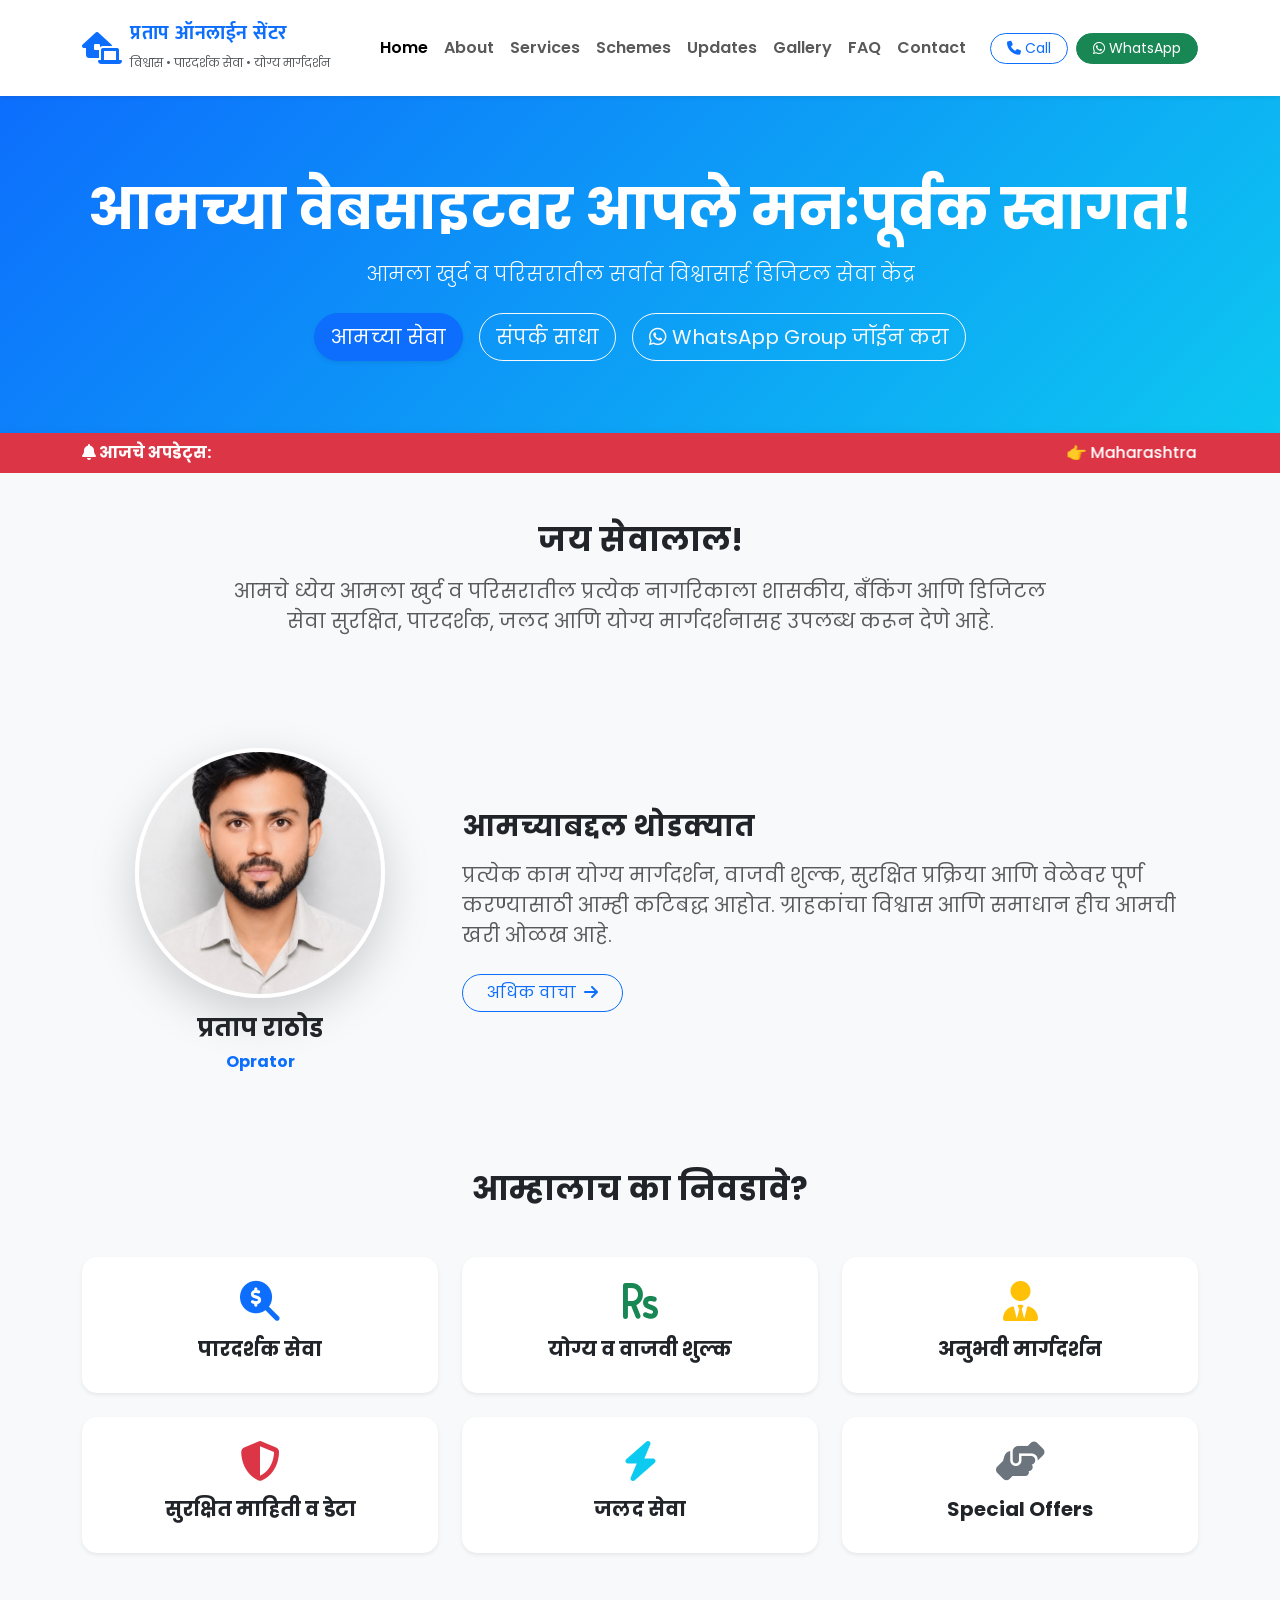
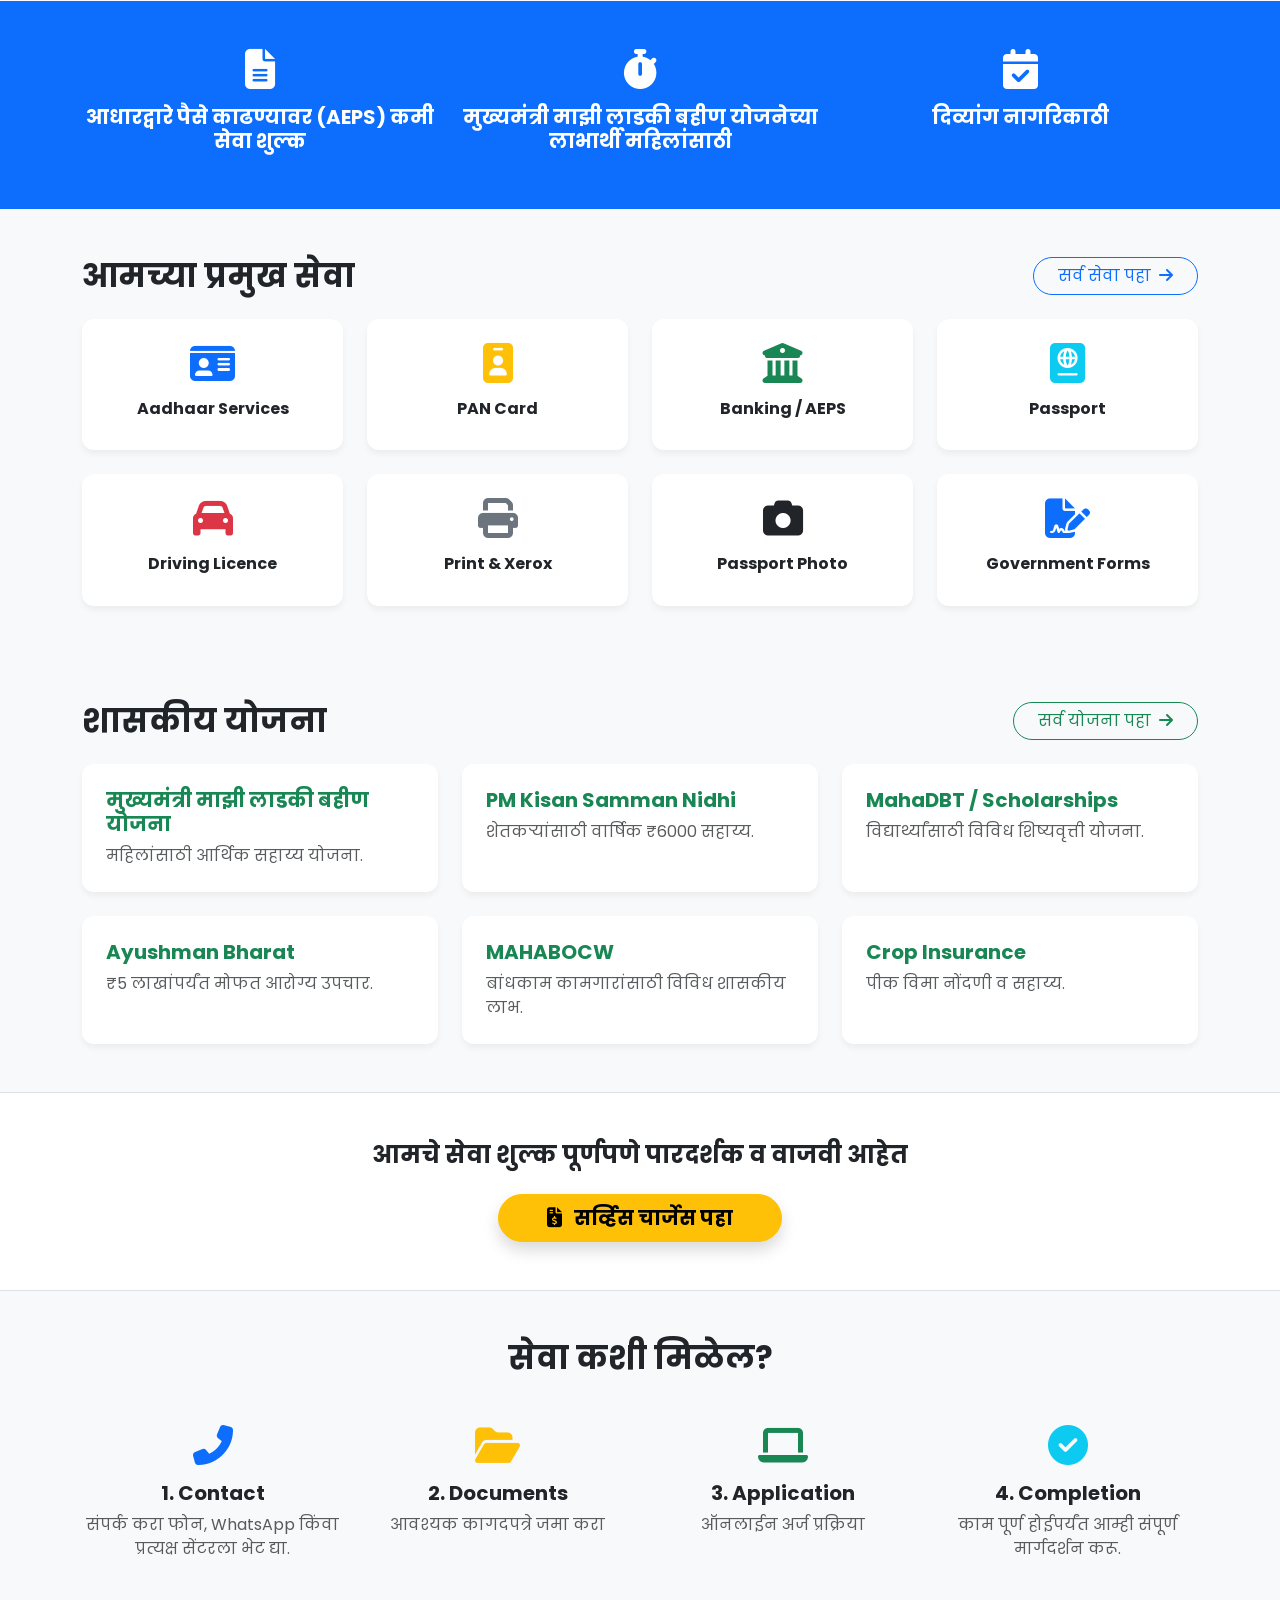
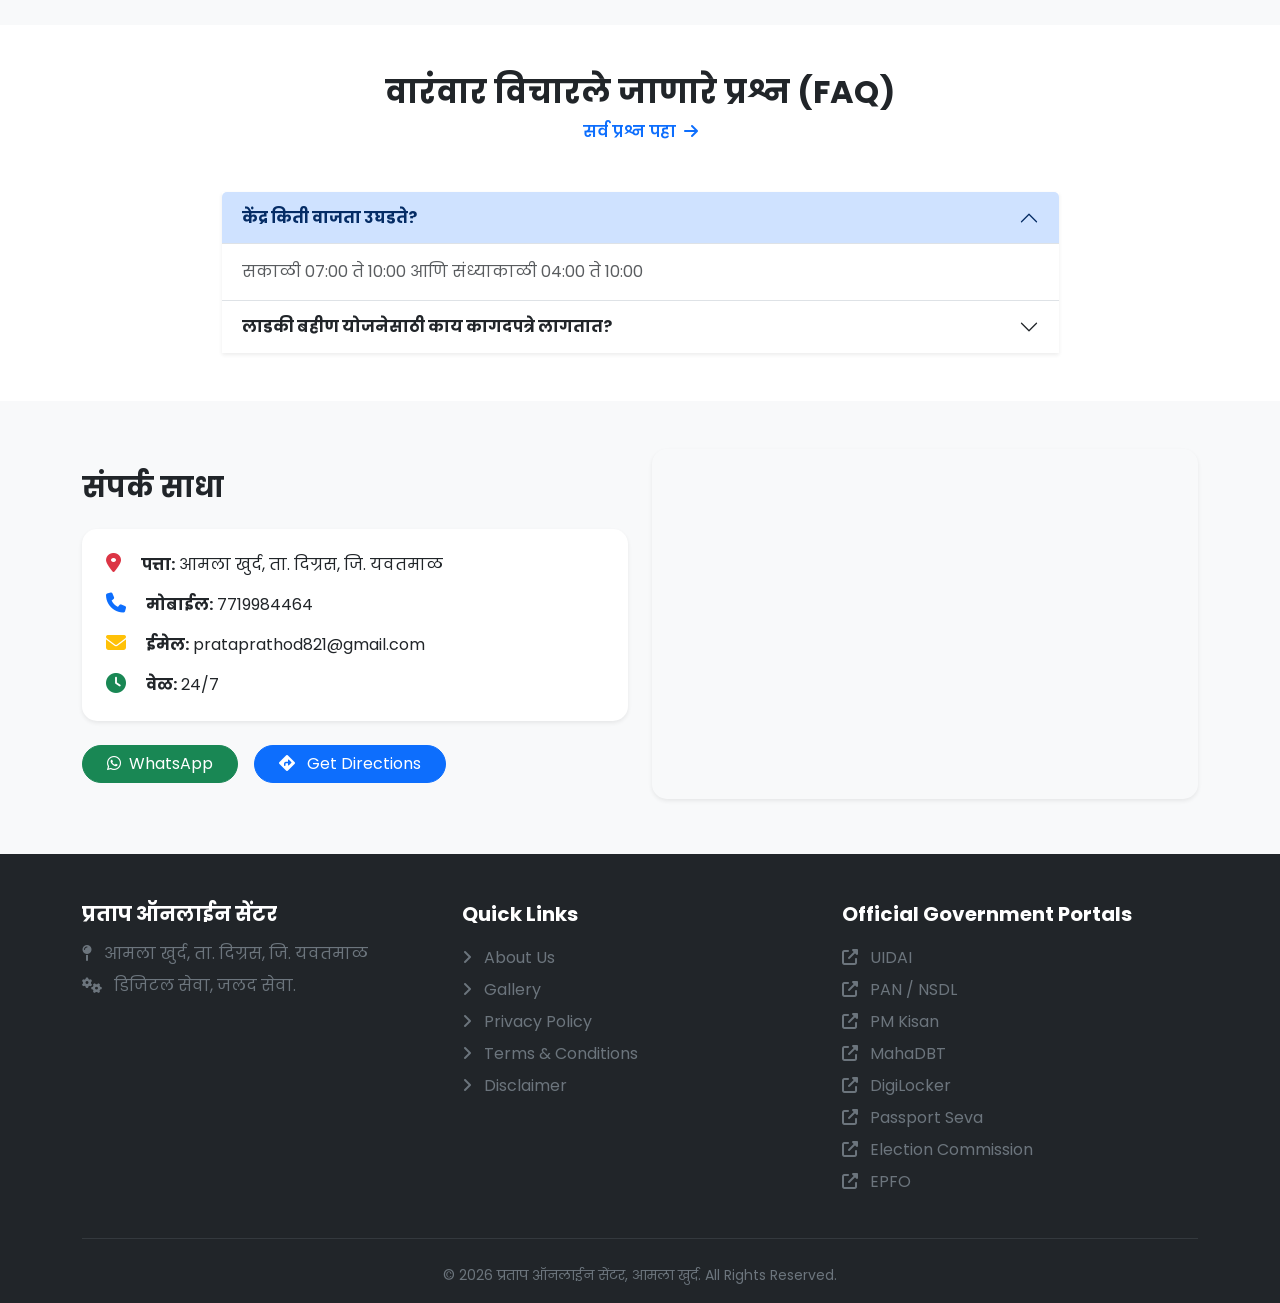
==== index.html @ 0986ff06 "Update index.html" ====
<!DOCTYPE html>
<html lang="mr">
<head>
    <meta charset="UTF-8">
    <meta name="viewport" content="width=device-width, initial-scale=1.0">
    <title>प्रताप ऑनलाईन सेंटर | Pratap Online Centre</title>
    
    <!-- Google Fonts for Premium Typography -->
    <link href="https://fonts.googleapis.com/css2?family=Mukta:wght@300;400;600;700&family=Poppins:wght@300;400;500;600;700&display=swap" rel="stylesheet">
    
    <!-- Bootstrap 5 CSS -->
    <link href="https://cdn.jsdelivr.net/npm/bootstrap@5.3.0/dist/css/bootstrap.min.css" rel="stylesheet">
    
    <!-- Font Awesome for Icons -->
    <link rel="stylesheet" href="https://cdnjs.cloudflare.com/ajax/libs/font-awesome/6.4.0/css/all.min.css">

    <!-- Premium Custom CSS -->
    <style>
        body {
            font-family: 'Poppins', 'Mukta', sans-serif;
            background-color: #f8f9fa;
        }
        
        /* Navbar Styling */
        .navbar {
            backdrop-filter: blur(10px);
            background-color: rgba(255, 255, 255, 0.95) !important;
        }
        .navbar-brand h5 {
            font-family: 'Mukta', sans-serif;
            letter-spacing: 0.5px;
        }

        /* Hero Section Styling */
        .hero-section {
            background: linear-gradient(135deg, #0d6efd 0%, #0dcaf0 100%);
            color: white;
            padding: 80px 0 0 0;
            text-align: center;
        }
        
        /* Card Hover Effects */
        .service-card, .scheme-card {
            transition: all 0.3s ease;
            border: none;
            border-radius: 12px;
            box-shadow: 0 4px 6px rgba(0,0,0,0.05);
            background: white;
        }
        .service-card:hover, .scheme-card:hover {
            transform: translateY(-8px);
            box-shadow: 0 12px 24px rgba(0,0,0,0.15);
        }

        /* Icon styling in why choose us */
        .bg-white.rounded.shadow-sm {
            transition: all 0.3s ease;
            border-radius: 15px !important;
        }
        .bg-white.rounded.shadow-sm:hover {
            transform: translateY(-5px);
            box-shadow: 0 10px 20px rgba(0,0,0,0.1) !important;
        }

        /* Floating Action Buttons (Hidden by default) */
        .floating-btns {
            position: fixed;
            bottom: 30px;
            right: 30px;
            display: flex;
            flex-direction: column;
            gap: 15px;
            z-index: 1000;
            
            /* शुरुवात में छुपाने के लिए */
            opacity: 0;
            visibility: hidden;
            transform: translateY(20px);
            transition: all 0.4s ease-in-out;
        }

        /* जब फुटर दिखेगा तब यह क्लास काम करेगा */
        .floating-btns.show {
            opacity: 1;
            visibility: visible;
            transform: translateY(0);
        }

        .float-btn {
            width: 55px;
            height: 55px;
            border-radius: 50%;
            display: flex;
            align-items: center;
            justify-content: center;
            color: white;
            font-size: 24px;
            text-decoration: none;
            box-shadow: 0 4px 15px rgba(0,0,0,0.2);
            transition: transform 0.3s ease, box-shadow 0.3s ease;
        }
        .float-btn:hover {
            color: white;
            transform: scale(1.1);
            box-shadow: 0 6px 20px rgba(0,0,0,0.3);
        }
        .whatsapp { background-color: #25d366; }
        .call { background-color: #007bff; }
        .top { background-color: #6c757d; font-size: 20px; }
        
        /* Smooth Scroll */
        html { scroll-behavior: smooth; }
    </style>
</head>
<body>

    <!-- 2. Premium Header & Navigation -->
    <nav class="navbar navbar-expand-lg navbar-light bg-white shadow-sm sticky-top py-3">
        <div class="container">
            <a class="navbar-brand d-flex align-items-center" href="index.html">
                <i class="fas fa-laptop-house text-primary fs-2 me-2"></i>
                <div>
                    <h5 class="mb-0 fw-bold text-primary">प्रताप ऑनलाईन सेंटर </h5>
                    <small class="text-muted" style="font-size:12px;">विश्वास • पारदर्शक सेवा • योग्य मार्गदर्शन</small>
                </div>
            </a>
            <button class="navbar-toggler" type="button" data-bs-toggle="collapse" data-bs-target="#navbarNav">
                <span class="navbar-toggler-icon"></span>
            </button>
            <div class="collapse navbar-collapse" id="navbarNav">
                <ul class="navbar-nav ms-auto fw-semibold">
                    <li class="nav-item"><a class="nav-link active" href="index.html">Home</a></li>
                    <li class="nav-item"><a class="nav-link" href="about.html">About</a></li>
                    <li class="nav-item"><a class="nav-link" href="services.html">Services</a></li>
                    <li class="nav-item"><a class="nav-link" href="schemes.html">Schemes</a></li>
                    <li class="nav-item"><a class="nav-link" href="updates.html">Updates</a></li>
                    <li class="nav-item"><a class="nav-link" href="gallery.html">Gallery</a></li>
                    <li class="nav-item"><a class="nav-link" href="faq.html">FAQ</a></li>
                    <li class="nav-item"><a class="nav-link" href="contact.html">Contact</a></li>
                </ul>
                <div class="d-flex gap-2 ms-lg-3 mt-2 mt-lg-0">
                    <a href="tel:+917719984464" class="btn btn-outline-primary btn-sm rounded-pill px-3"><i class="fas fa-phone"></i> Call</a>
                    <a href="https://wa.me/919673258236" class="btn btn-success btn-sm rounded-pill px-3"><i class="fab fa-whatsapp"></i> WhatsApp</a>
                </div>
            </div>
        </div>
    </nav>

    <!-- 3. Hero Section -->
    <section class="hero-section">
        <div class="container pb-5">
            <h1 class="display-4 fw-bold mb-3">आमच्या वेबसाइटवर आपले मनःपूर्वक स्वागत!</h1>
            <p class="lead mb-4 fw-light">आमला खुर्द व परिसरातील सर्वात विश्वासार्ह डिजिटल सेवा केंद्र</p>
            <div class="d-flex justify-content-center flex-wrap gap-3 mb-4">
                <a href="services.html" class="btn btn-primary btn-lg rounded-pill shadow-sm">आमच्या सेवा</a>
                <a href="tel:+917719984464" class="btn btn-outline-light btn-lg rounded-pill">संपर्क साधा</a>
                <a href="https://chat.whatsapp.com/Bs4FpjwGMJm9PBVcxY9R01?s=cl&p=a&ilr=4" class="btn btn-outline-light btn-lg rounded-pill">
                    <i class="fab fa-whatsapp"></i> WhatsApp Group जॉईन करा
                </a>
            </div>
        </div>

        <!-- 12. Latest Updates Ribbon -->
        <div class="bg-danger text-white py-2 shadow">
            <div class="container d-flex align-items-center">
                <strong class="me-3 flex-shrink-0"><i class="fas fa-bell"></i> आजचे अपडेट्स:</strong>
                <marquee class="mb-0 fw-medium" onmouseover="this.stop();" onmouseout="this.start();">
                    <a href="updates.html" class="text-white text-decoration-none me-4">👉 Maharashtra GR: ऊसतोड कामगार योजना फॉर्म भरणे चालू आहे...</a>
                    <a href="updates.html" class="text-white text-decoration-none me-4">👉 बांधकाम कामगार योजनेची नोंदणी चालू आहे...</a>
                    <a href="updates.html" class="text-white text-decoration-none">👉 UIDAI: मोफत आधार मध्ये इमेल अपडेट...</a>
                </marquee>
            </div>
        </div>
    </section>

    <!-- 4. Welcome Section -->
    <section class="py-5 bg-light">
        <div class="container text-center">
            <h2 class="fw-bold mb-3">जय सेवालाल!</h2>
            <p class="text-muted w-75 mx-auto fs-5">आमचे ध्येय आमला खुर्द व परिसरातील प्रत्येक नागरिकाला शासकीय, बँकिंग आणि डिजिटल सेवा सुरक्षित, पारदर्शक, जलद आणि योग्य मार्गदर्शनासह उपलब्ध करून देणे आहे.</p>
        </div>
    </section>

    <!-- 5. About Preview -->
    <section class="py-5">
        <div class="container">
            <div class="row align-items-center">
                <div class="col-md-4 text-center mb-4 mb-md-0">
                    <img src="owner.png" alt="Owner" class="img-fluid rounded-circle shadow-lg mb-3 border border-4 border-white" style="width:250px; height:250px; object-fit: cover;">
                    <h4 class="fw-bold">प्रताप राठोड</h4>
                    <p class="text-primary fw-bold mb-0">Oprator</p>
                </div>
                <div class="col-md-8">
                    <h3 class="fw-bold mb-3">आमच्याबद्दल थोडक्यात</h3>
                    <p class="fs-5 text-muted">प्रत्येक काम योग्य मार्गदर्शन, वाजवी शुल्क, सुरक्षित प्रक्रिया आणि वेळेवर पूर्ण करण्यासाठी आम्ही कटिबद्ध आहोत. ग्राहकांचा विश्वास आणि समाधान हीच आमची खरी ओळख आहे.</p>
                    <a href="about.html" class="btn btn-outline-primary rounded-pill px-4 mt-2">अधिक वाचा <i class="fas fa-arrow-right ms-1"></i></a>
                </div>
            </div>
        </div>
    </section>

    <!-- 6. Why Choose Us -->
    <section class="py-5 bg-light">
        <div class="container text-center">
            <h2 class="fw-bold mb-5">आम्हालाच का निवडावे?</h2>
            <div class="row g-4">
                <div class="col-md-4 col-sm-6"><div class="p-4 bg-white rounded shadow-sm h-100"><i class="fas fa-search-dollar fs-1 text-primary mb-3"></i><h5 class="fw-bold">पारदर्शक सेवा</h5></div></div>
                <div class="col-md-4 col-sm-6"><div class="p-4 bg-white rounded shadow-sm h-100"><i class="fas fa-rupee-sign fs-1 text-success mb-3"></i><h5 class="fw-bold">योग्य व वाजवी शुल्क</h5></div></div>
                <div class="col-md-4 col-sm-6"><div class="p-4 bg-white rounded shadow-sm h-100"><i class="fas fa-user-tie fs-1 text-warning mb-3"></i><h5 class="fw-bold">अनुभवी मार्गदर्शन</h5></div></div>
                <div class="col-md-4 col-sm-6"><div class="p-4 bg-white rounded shadow-sm h-100"><i class="fas fa-shield-alt fs-1 text-danger mb-3"></i><h5 class="fw-bold">सुरक्षित माहिती व डेटा</h5></div></div>
                <div class="col-md-4 col-sm-6"><div class="p-4 bg-white rounded shadow-sm h-100"><i class="fas fa-bolt fs-1 text-info mb-3"></i><h5 class="fw-bold">जलद सेवा</h5></div></div>
                <div class="col-md-4 col-sm-6"><div class="p-4 bg-white rounded shadow-sm h-100"><i class="fas fa-hands-helping fs-1 text-secondary mb-3"></i><h5 class="fw-bold">Special Offers</h5></div></div>
            </div>
        </div>
    </section>

    <!-- 8. Live Statistics -->
    <section class="py-5 bg-primary text-white text-center">
        <div class="container">
            <div class="row g-4">
                <div class="col-md-4">
                    <i class="fas fa-file-alt fs-1 mb-3"></i>
                    <h5 class="fw-bold">आधारद्वारे पैसे काढण्यावर (AEPS) कमी सेवा शुल्क</h5>
                </div>
                <div class="col-md-4">
                    <i class="fas fa-stopwatch fs-1 mb-3"></i>
                    <h5 class="fw-bold">मुख्यमंत्री माझी लाडकी बहीण योजनेच्या लाभार्थी महिलांसाठी</h5>
                </div>
                <div class="col-md-4">
                    <i class="fas fa-calendar-check fs-1 mb-3"></i>
                    <h5 class="fw-bold">दिव्यांग नागरिकाठी </h5>
                </div>
            </div>
        </div>
    </section>

    <!-- 9. Top Services -->
    <section class="py-5">
        <div class="container">
            <div class="d-flex justify-content-between align-items-center mb-4 flex-wrap">
                <h2 class="fw-bold mb-0">आमच्या प्रमुख सेवा</h2>
                <a href="services.html" class="btn btn-outline-primary rounded-pill px-4 mt-2 mt-sm-0">सर्व सेवा पहा <i class="fas fa-arrow-right ms-1"></i></a>
            </div>
            <div class="row g-4">
                <div class="col-lg-3 col-md-4 col-sm-6"><div class="card service-card h-100 text-center p-4"><i class="fas fa-id-card fs-1 text-primary mb-3"></i><h6 class="fw-bold">Aadhaar Services</h6></div></div>
                <div class="col-lg-3 col-md-4 col-sm-6"><div class="card service-card h-100 text-center p-4"><i class="fas fa-id-badge fs-1 text-warning mb-3"></i><h6 class="fw-bold">PAN Card</h6></div></div>
                <div class="col-lg-3 col-md-4 col-sm-6"><div class="card service-card h-100 text-center p-4"><i class="fas fa-university fs-1 text-success mb-3"></i><h6 class="fw-bold">Banking / AEPS</h6></div></div>
                <div class="col-lg-3 col-md-4 col-sm-6"><div class="card service-card h-100 text-center p-4"><i class="fas fa-passport fs-1 text-info mb-3"></i><h6 class="fw-bold">Passport</h6></div></div>
                <div class="col-lg-3 col-md-4 col-sm-6"><div class="card service-card h-100 text-center p-4"><i class="fas fa-car fs-1 text-danger mb-3"></i><h6 class="fw-bold">Driving Licence</h6></div></div>
                <div class="col-lg-3 col-md-4 col-sm-6"><div class="card service-card h-100 text-center p-4"><i class="fas fa-print fs-1 text-secondary mb-3"></i><h6 class="fw-bold">Print & Xerox</h6></div></div>
                <div class="col-lg-3 col-md-4 col-sm-6"><div class="card service-card h-100 text-center p-4"><i class="fas fa-camera fs-1 text-dark mb-3"></i><h6 class="fw-bold">Passport Photo</h6></div></div>
                <div class="col-lg-3 col-md-4 col-sm-6"><div class="card service-card h-100 text-center p-4"><i class="fas fa-file-signature fs-1 text-primary mb-3"></i><h6 class="fw-bold">Government Forms</h6></div></div>
            </div>
        </div>
    </section>

    <!-- 10. Government Schemes -->
    <section class="py-5 bg-light">
        <div class="container">
            <div class="d-flex justify-content-between align-items-center mb-4 flex-wrap">
                <h2 class="fw-bold mb-0">शासकीय योजना</h2>
                <a href="schemes.html" class="btn btn-outline-success rounded-pill px-4 mt-2 mt-sm-0">सर्व योजना पहा <i class="fas fa-arrow-right ms-1"></i></a>
            </div>
            <div class="row g-4">
                <div class="col-md-4"><div class="card scheme-card border-success h-100"><div class="card-body p-4"><h5 class="card-title text-success fw-bold">मुख्यमंत्री माझी लाडकी बहीण योजना</h5><p class="card-text text-muted">महिलांसाठी आर्थिक सहाय्य योजना.</p></div></div></div>
                <div class="col-md-4"><div class="card scheme-card border-success h-100"><div class="card-body p-4"><h5 class="card-title text-success fw-bold">PM Kisan Samman Nidhi</h5><p class="card-text text-muted">शेतकऱ्यांसाठी वार्षिक ₹6000 सहाय्य.</p></div></div></div>
                <div class="col-md-4"><div class="card scheme-card border-success h-100"><div class="card-body p-4"><h5 class="card-title text-success fw-bold">MahaDBT / Scholarships</h5><p class="card-text text-muted">विद्यार्थ्यांसाठी विविध शिष्यवृत्ती योजना.</p></div></div></div>
                <div class="col-md-4"><div class="card scheme-card border-success h-100"><div class="card-body p-4"><h5 class="card-title text-success fw-bold">Ayushman Bharat</h5><p class="card-text text-muted">₹5 लाखांपर्यंत मोफत आरोग्य उपचार.</p></div></div></div>
                <div class="col-md-4"><div class="card scheme-card border-success h-100"><div class="card-body p-4"><h5 class="card-title text-success fw-bold">MAHABOCW</h5><p class="card-text text-muted">बांधकाम कामगारांसाठी विविध शासकीय लाभ.</p></div></div></div>
                <div class="col-md-4"><div class="card scheme-card border-success h-100"><div class="card-body p-4"><h5 class="card-title text-success fw-bold">Crop Insurance</h5><p class="card-text text-muted">पीक विमा नोंदणी व सहाय्य.</p></div></div></div>
            </div>
        </div>
    </section>

    <!-- 11. Transparent Charges Preview -->
    <section class="py-5 text-center bg-white border-bottom border-top">
        <div class="container">
            <h4 class="mb-4 fw-bold">आमचे सेवा शुल्क पूर्णपणे पारदर्शक व वाजवी आहेत</h4>
            <a href="charges.html" class="btn btn-warning btn-lg fw-bold rounded-pill px-5 shadow"><i class="fas fa-file-invoice-dollar me-2"></i> सर्व्हिस चार्जेस पहा</a>
        </div>
    </section>

    <!-- 13. Process Section -->
    <section class="py-5 bg-light">
        <div class="container text-center">
            <h2 class="fw-bold mb-5">सेवा कशी मिळेल?</h2>
            <div class="row g-4">
                <div class="col-md-3"><i class="fas fa-phone-alt fs-1 text-primary mb-3"></i><h5 class="fw-bold">1. Contact</h5><p class="text-muted">संपर्क करा फोन, WhatsApp किंवा प्रत्यक्ष सेंटरला भेट द्या.</p></div>
                <div class="col-md-3"><i class="fas fa-folder-open fs-1 text-warning mb-3"></i><h5 class="fw-bold">2. Documents</h5><p class="text-muted">आवश्यक कागदपत्रे जमा करा</p></div>
                <div class="col-md-3"><i class="fas fa-laptop fs-1 text-success mb-3"></i><h5 class="fw-bold">3. Application</h5><p class="text-muted">ऑनलाईन अर्ज प्रक्रिया</p></div>
                <div class="col-md-3"><i class="fas fa-check-circle fs-1 text-info mb-3"></i><h5 class="fw-bold">4. Completion</h5><p class="text-muted">काम पूर्ण होईपर्यंत आम्ही संपूर्ण मार्गदर्शन करू.</p></div>
            </div>
        </div>
    </section>

    <!-- 15. FAQ -->
    <section class="py-5 bg-white">
        <div class="container">
            <div class="text-center mb-5">
                <h2 class="fw-bold">वारंवार विचारले जाणारे प्रश्न (FAQ)</h2>
                <a href="faq.html" class="text-primary text-decoration-none fw-semibold">सर्व प्रश्न पहा <i class="fas fa-arrow-right ms-1"></i></a>
            </div>
            <div class="accordion w-75 mx-auto shadow-sm" id="faqAccordion">
                <div class="accordion-item border-0 border-bottom">
                    <h2 class="accordion-header">
                        <button class="accordion-button fw-bold" type="button" data-bs-toggle="collapse" data-bs-target="#faq1">केंद्र किती वाजता उघडते?</button>
                    </h2>
                    <div id="faq1" class="accordion-collapse collapse show" data-bs-parent="#faqAccordion">
                        <div class="accordion-body text-muted">सकाळी 07:00 ते 10:00 आणि संध्याकाळी 04:00 ते 10:00</div>
                    </div>
                </div>
                <div class="accordion-item border-0">
                    <h2 class="accordion-header">
                        <button class="accordion-button collapsed fw-bold" type="button" data-bs-toggle="collapse" data-bs-target="#faq2">लाडकी बहीण योजनेसाठी काय कागदपत्रे लागतात?</button>
                    </h2>
                    <div id="faq2" class="accordion-collapse collapse" data-bs-parent="#faqAccordion">
                        <div class="accordion-body text-muted">आधार कार्ड, बँक पासबुक, रेशन कार्ड, आणि पासपोर्ट फोटो.</div>
                    </div>
                </div>
            </div>
        </div>
    </section>

    <!-- 16. Contact -->
    <section class="py-5 bg-light">
        <div class="container">
            <div class="row g-4 align-items-center">
                <div class="col-md-6">
                    <h3 class="fw-bold mb-4">संपर्क साधा</h3>
                    <div class="p-4 bg-white rounded shadow-sm">
                        <p class="mb-3"><i class="fas fa-map-marker-alt text-danger me-3 fs-5 w-20"></i> <strong class="text-dark">पत्ता:</strong> आमला खुर्द, ता. दिग्रस, जि. यवतमाळ</p>
                        <p class="mb-3"><i class="fas fa-phone text-primary me-3 fs-5 w-20"></i> <strong class="text-dark">मोबाईल:</strong> 7719984464</p>
                        <p class="mb-3"><i class="fas fa-envelope text-warning me-3 fs-5 w-20"></i> <strong class="text-dark">ईमेल:</strong> prataprathod821@gmail.com</p>
                        <p class="mb-0"><i class="fas fa-clock text-success me-3 fs-5 w-20"></i> <strong class="text-dark">वेळ:</strong> 24/7</p>
                    </div>
                    <div class="mt-4 d-flex gap-3">
                        <a href="https://wa.me/919673258236" class="btn btn-success rounded-pill px-4"><i class="fab fa-whatsapp me-2"></i>WhatsApp</a>
                        <a href="contact.html" class="btn btn-primary rounded-pill px-4"><i class="fas fa-directions me-2"></i> Get Directions</a>
                    </div>
                </div>
                <div class="col-md-6">
                    <iframe src="https://www.google.com/maps/embed?pb=!1m18!1m12!1m3!1d15024.187311140034!2d77.3000!3d20.1000!2m3!1f0!2f0!3f0!3m2!1i1024!2i768!4f13.1!3m3!1m2!1s0x0%3A0x0!2zMjDCsDA2JzAwLjAiTiA3N8KwMTgnMDAuMCJF!5e0!3m2!1sen!2sin!4v1620000000000!5m2!1sen!2sin" width="100%" height="350" style="border:0; border-radius:15px;" allowfullscreen="" loading="lazy" class="shadow-sm"></iframe>
                </div>
            </div>
        </div>
    </section>

    <!-- 17. Footer (यहाँ आने पर ही Floating Buttons दिखेंगे) -->
    <footer id="footer-section" class="bg-dark text-white pt-5 pb-3">
        <div class="container">
            <div class="row g-4">
                <div class="col-md-4 mb-4 mb-md-0">
                    <h5 class="fw-bold mb-3 text-white">प्रताप ऑनलाईन सेंटर</h5>
                    <p class="text-secondary mb-2"><i class="fas fa-map-pin me-2"></i> आमला खुर्द, ता. दिग्रस, जि. यवतमाळ</p>
                    <p class="text-secondary"><i class="fas fa-cogs me-2"></i> डिजिटल सेवा, जलद सेवा.</p>
                </div>
                <div class="col-md-4 mb-4 mb-md-0">
                    <h5 class="fw-bold mb-3 text-white">Quick Links</h5>
                    <ul class="list-unstyled lh-lg">
                        <li><a href="about.html" class="text-secondary text-decoration-none hover-white"><i class="fas fa-angle-right me-2"></i> About Us</a></li>
                        <li><a href="gallery.html" class="text-secondary text-decoration-none hover-white"><i class="fas fa-angle-right me-2"></i> Gallery</a></li>
                        <li><a href="privacy-policy.html" class="text-secondary text-decoration-none hover-white"><i class="fas fa-angle-right me-2"></i> Privacy Policy</a></li>
                        <li><a href="terms-and-conditions.html" class="text-secondary text-decoration-none hover-white"><i class="fas fa-angle-right me-2"></i> Terms & Conditions</a></li>
                        <li><a href="disclaimer.html" class="text-secondary text-decoration-none hover-white"><i class="fas fa-angle-right me-2"></i> Disclaimer</a></li>
                    </ul>
                </div>
                <div class="col-md-4">
                    <h5 class="fw-bold mb-3 text-white">Official Government Portals</h5>
                    <ul class="list-unstyled lh-lg">
                        <li><a href="https://uidai.gov.in" target="_blank" class="text-secondary text-decoration-none"><i class="fas fa-external-link-alt me-2 fs-6"></i> UIDAI</a></li>
                        <li><a href="https://www.pan.utiitsl.com/" target="_blank" class="text-secondary text-decoration-none"><i class="fas fa-external-link-alt me-2 fs-6"></i> PAN / NSDL</a></li>
                        <li><a href="https://pmkisan.gov.in/" target="_blank" class="text-secondary text-decoration-none"><i class="fas fa-external-link-alt me-2 fs-6"></i> PM Kisan</a></li>
                        <li><a href="https://mahadbt.maharashtra.gov.in/" target="_blank" class="text-secondary text-decoration-none"><i class="fas fa-external-link-alt me-2 fs-6"></i> MahaDBT</a></li>
                        <li><a href="https://www.digilocker.gov.in/" target="_blank" class="text-secondary text-decoration-none"><i class="fas fa-external-link-alt me-2 fs-6"></i> DigiLocker</a></li>
                        <li><a href="https://www.passportindia.gov.in/" target="_blank" class="text-secondary text-decoration-none"><i class="fas fa-external-link-alt me-2 fs-6"></i> Passport Seva</a></li>
                        <li><a href="https://eci.gov.in/" target="_blank" class="text-secondary text-decoration-none"><i class="fas fa-external-link-alt me-2 fs-6"></i> Election Commission</a></li>
                        <li><a href="https://www.epfindia.gov.in/" target="_blank" class="text-secondary text-decoration-none"><i class="fas fa-external-link-alt me-2 fs-6"></i> EPFO</a></li>
                    </ul>
                </div>
            </div>
            <hr class="border-secondary mt-4 mb-4">
            <div class="text-center text-secondary">
                <small>&copy; 2026 प्रताप ऑनलाईन सेंटर, आमला खुर्द. All Rights Reserved.</small>
            </div>
        </div>
    </footer>

    <!-- Floating Buttons -->
    <div class="floating-btns" id="floatingBtns">
        <a href="https://wa.me/917719984464" class="float-btn whatsapp" title="WhatsApp"><i class="fab fa-whatsapp"></i></a>
        <a href="tel:+917719984464" class="float-btn call" title="Call Us"><i class="fas fa-phone"></i></a>
        <a href="#" class="float-btn top" title="Back to Top"><i class="fas fa-arrow-up"></i></a>
    </div>

    <!-- Bootstrap 5 JS Bundle with Popper -->
    <script src="https://cdn.jsdelivr.net/npm/bootstrap@5.3.0/dist/js/bootstrap.bundle.min.js"></script>

    <!-- JavaScript For Floating Buttons Visibility -->
    <script>
        document.addEventListener("DOMContentLoaded", function() {
            const footer = document.getElementById('footer-section');
            const floatingBtns = document.getElementById('floatingBtns');

            const observer = new IntersectionObserver(function(entries) {
                if (entries[0].isIntersecting) {
                    floatingBtns.classList.add('show');
                } else {
                    floatingBtns.classList.remove('show');
                }
            }, {
                threshold: 0.1 // जब फुटर का 10% हिस्सा स्क्रीन पर आएगा तब बटन दिखेंगे
            });

            if (footer) {
                observer.observe(footer);
            }
        });
    </script>
</body>
</html>
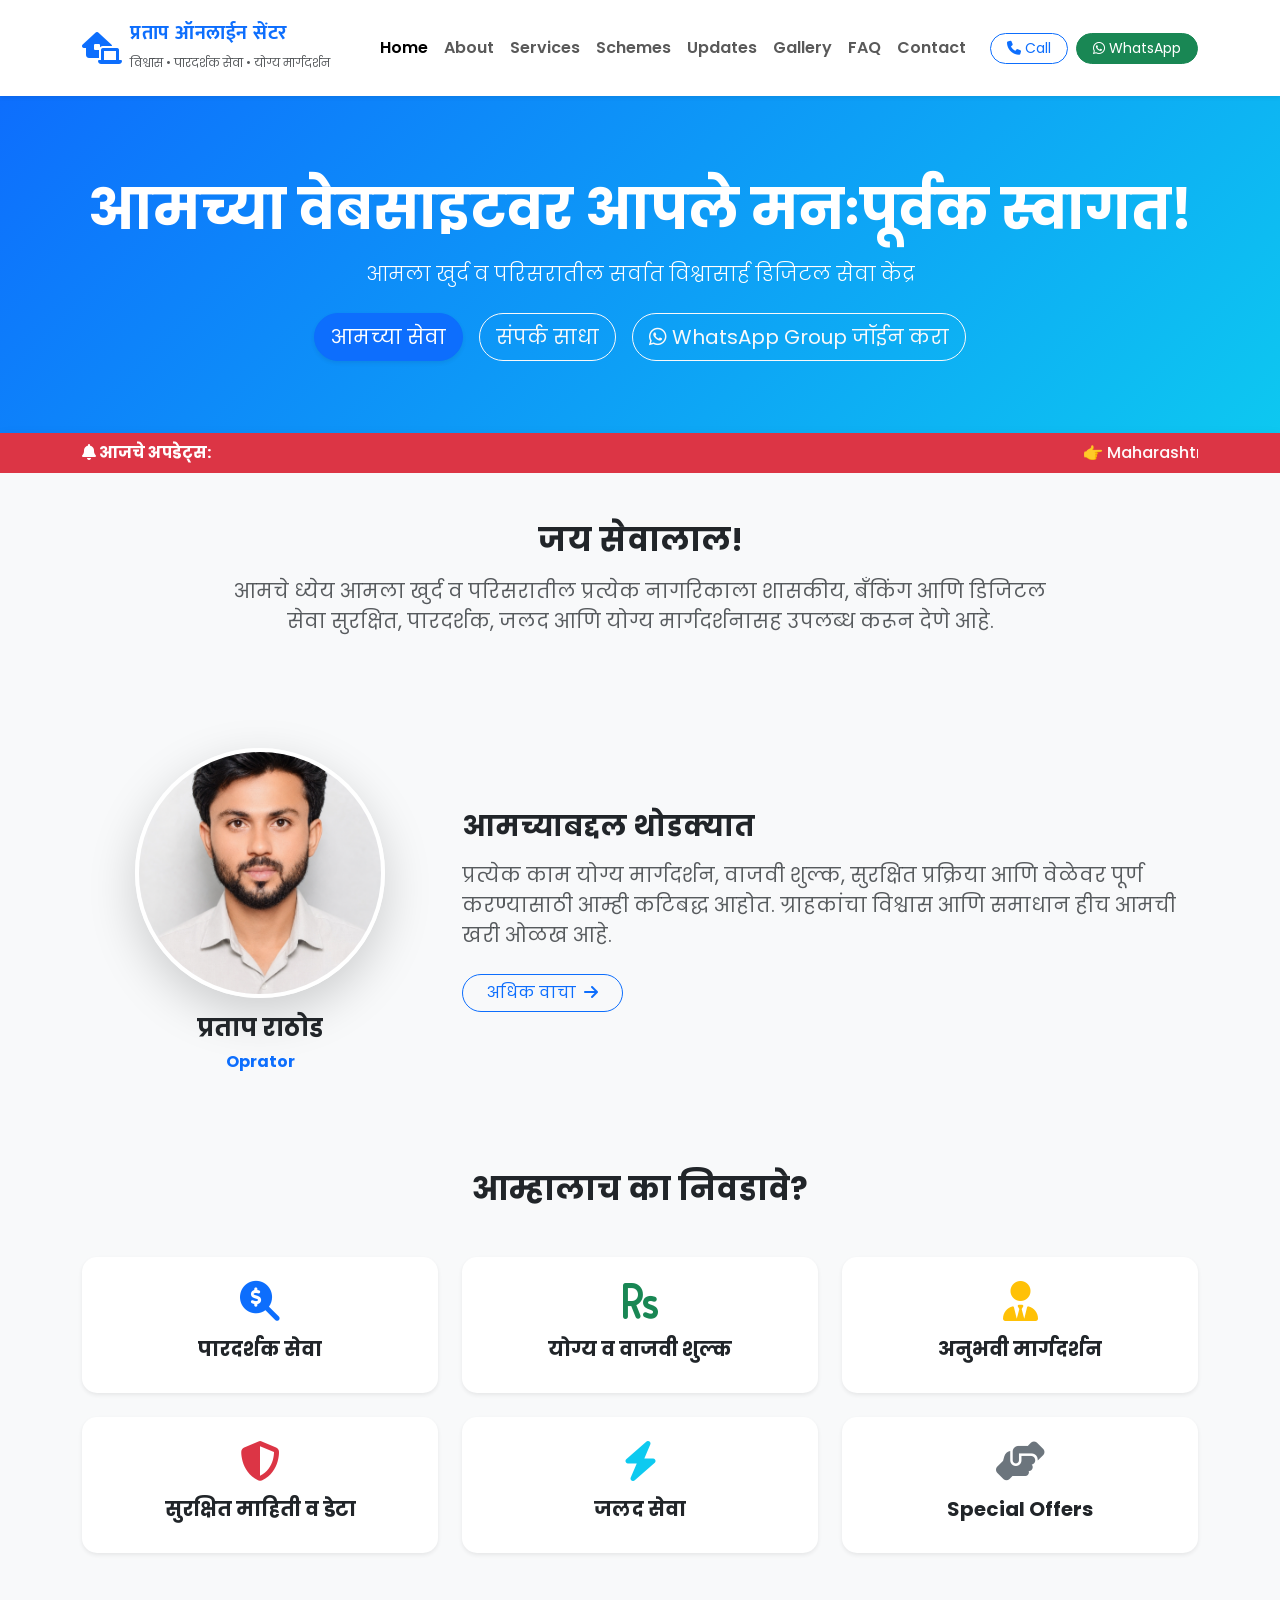
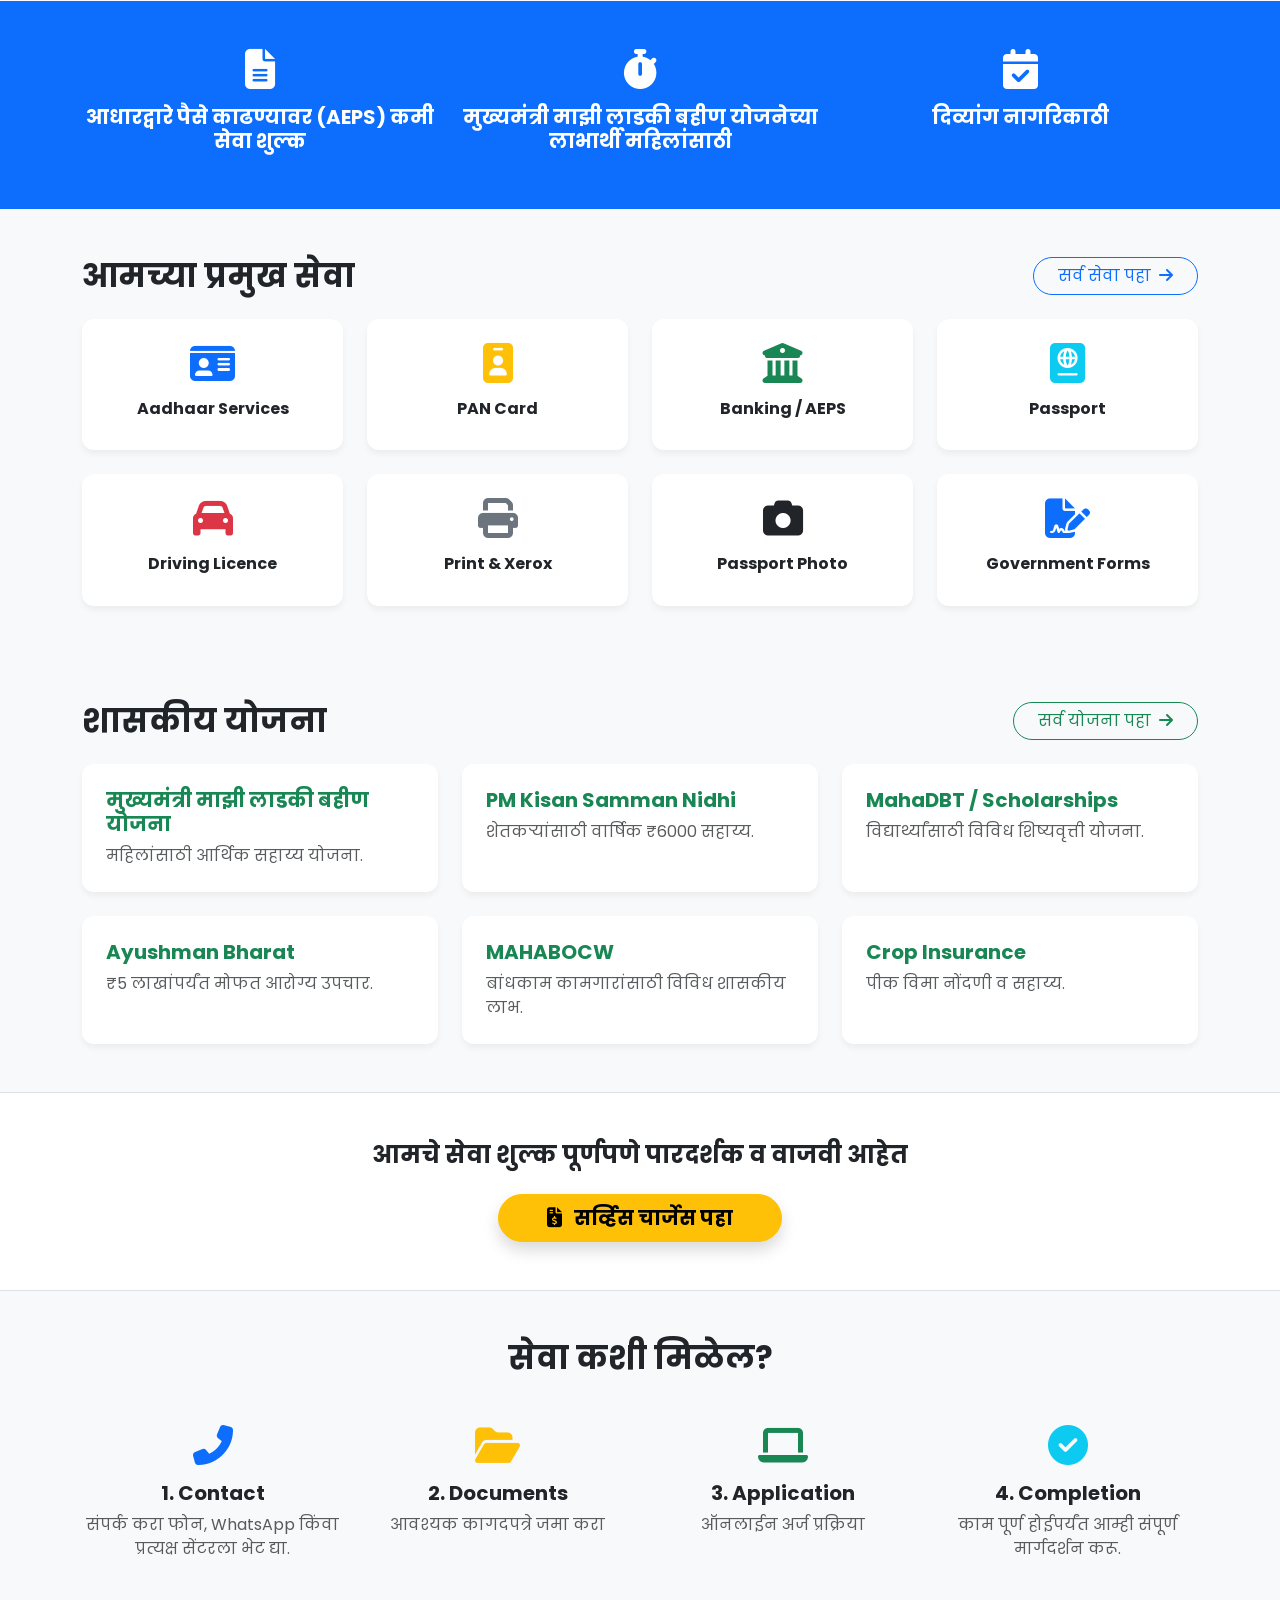
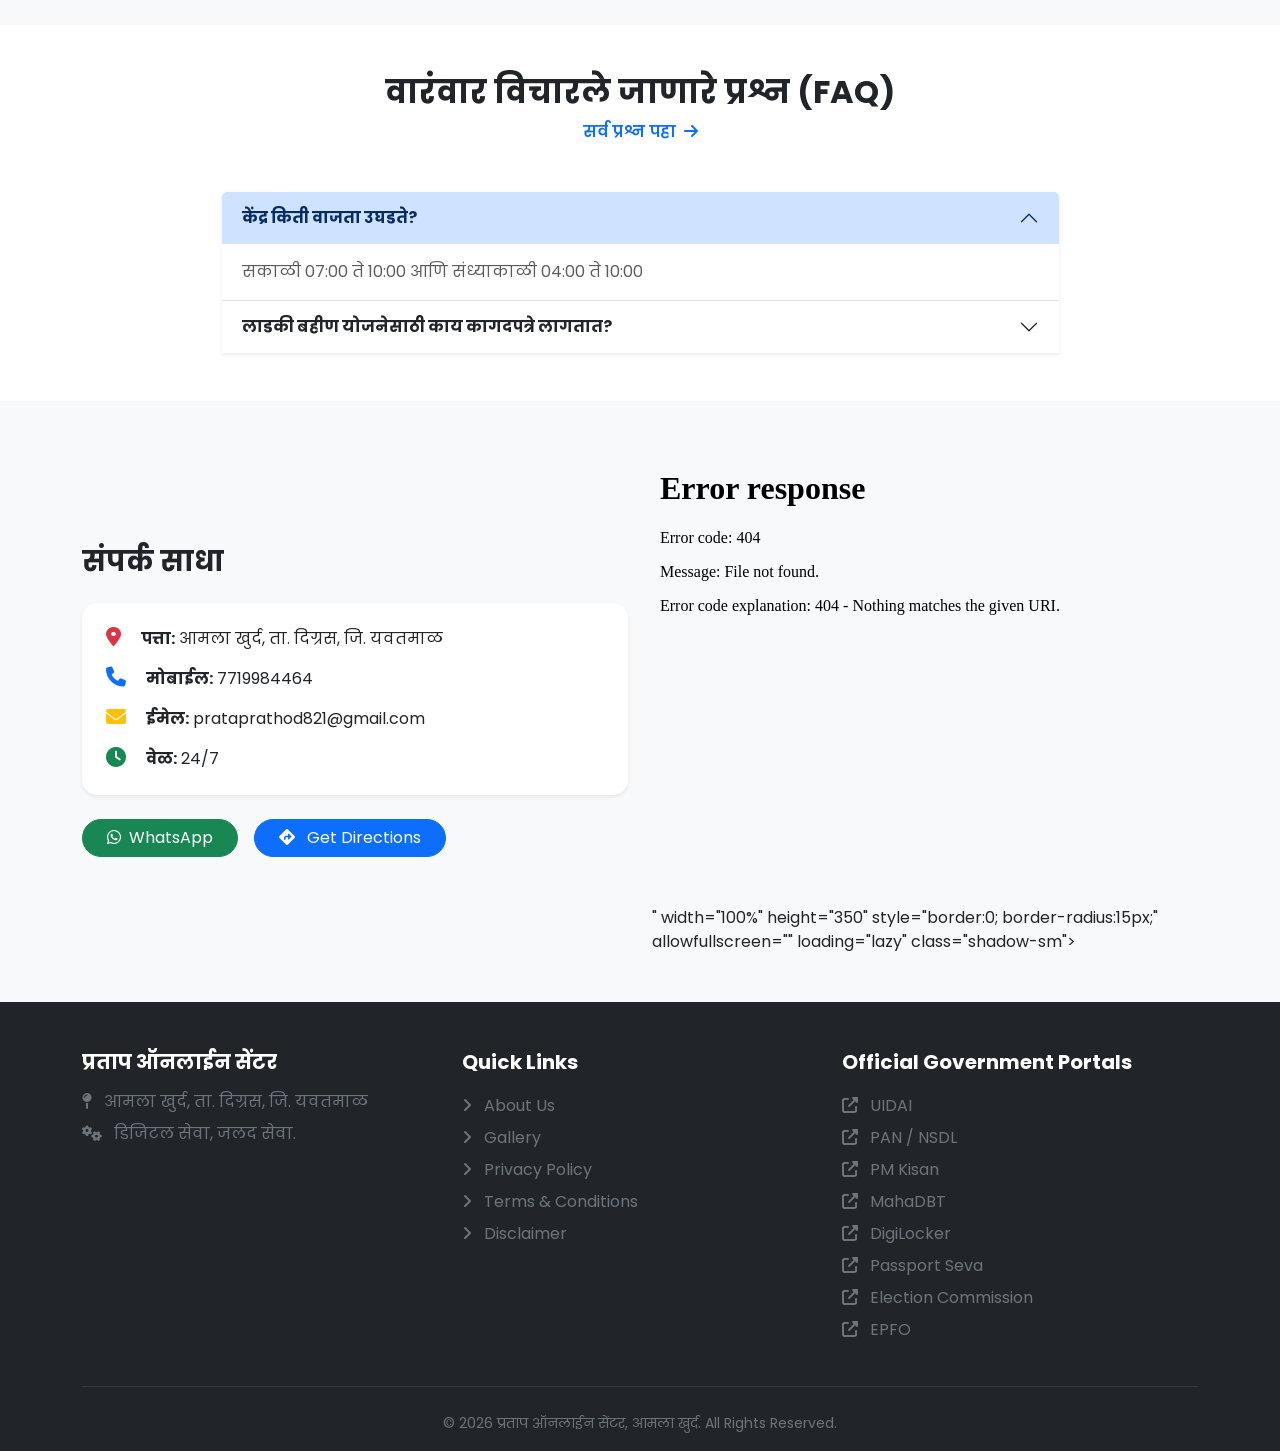
==== commit 172a5cd2: "Update index.html" ====
--- a/index.html
+++ b/index.html
@@ -339,7 +339,7 @@
                     </div>
                 </div>
                 <div class="col-md-6">
-                    <iframe src="https://www.google.com/maps/embed?pb=!1m18!1m12!1m3!1d15024.187311140034!2d77.3000!3d20.1000!2m3!1f0!2f0!3f0!3m2!1i1024!2i768!4f13.1!3m3!1m2!1s0x0%3A0x0!2zMjDCsDA2JzAwLjAiTiA3N8KwMTgnMDAuMCJF!5e0!3m2!1sen!2sin!4v1620000000000!5m2!1sen!2sin" width="100%" height="350" style="border:0; border-radius:15px;" allowfullscreen="" loading="lazy" class="shadow-sm"></iframe>
+                    <iframe src="<iframe src="https://www.google.com/maps/embed?pb=!1m18!1m12!1m3!1d12793.311795917589!2d77.80051829160237!3d20.15878779666808!2m3!1f0!2f0!3f0!3m2!1i1024!2i768!4f13.1!3m3!1m2!1s0x3bd1650045f41ecf%3A0x3e60ad44cd3228e7!2sPratap%20Online%20centre!5e0!3m2!1sen!2sin!4v1784565764943!5m2!1sen!2sin" width="600" height="450" style="border:0;" allowfullscreen="" loading="lazy" referrerpolicy="strict-origin-when-cross-origin"></iframe>" width="100%" height="350" style="border:0; border-radius:15px;" allowfullscreen="" loading="lazy" class="shadow-sm"></iframe>
                 </div>
             </div>
         </div>
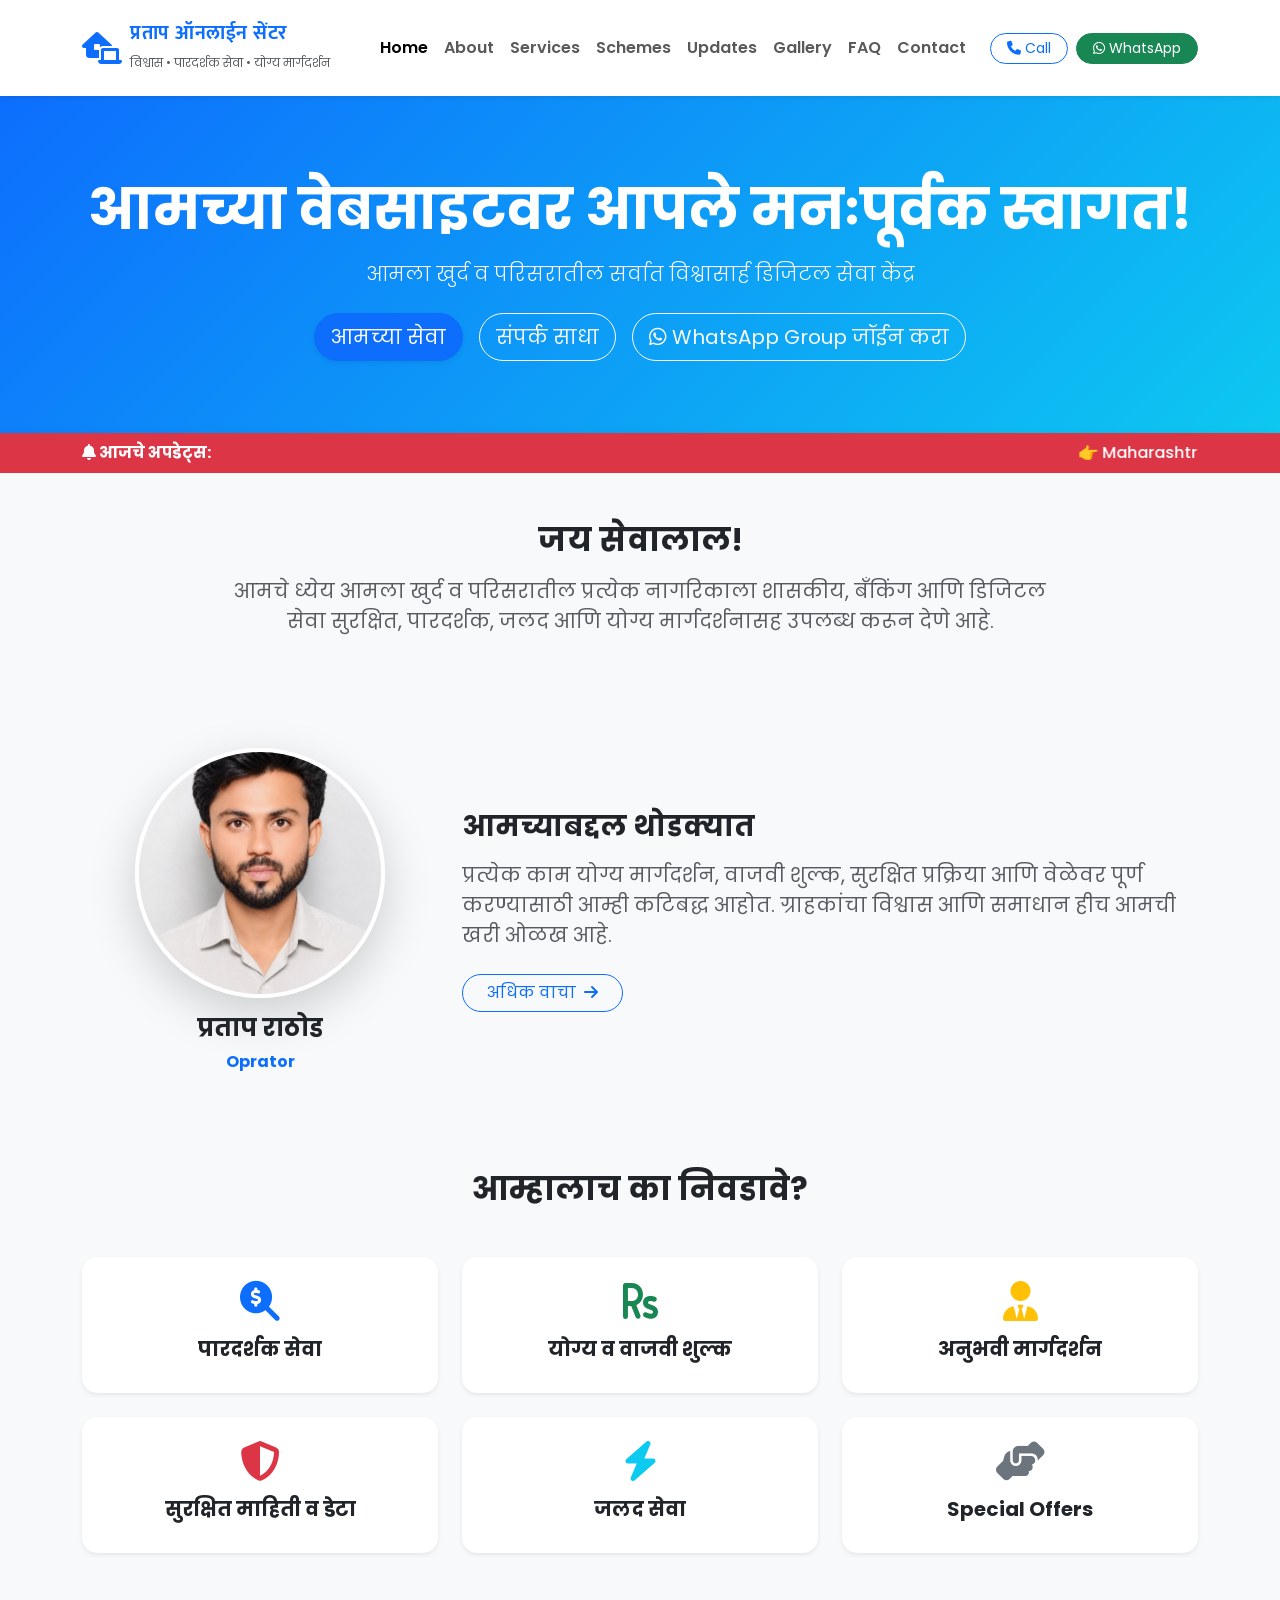
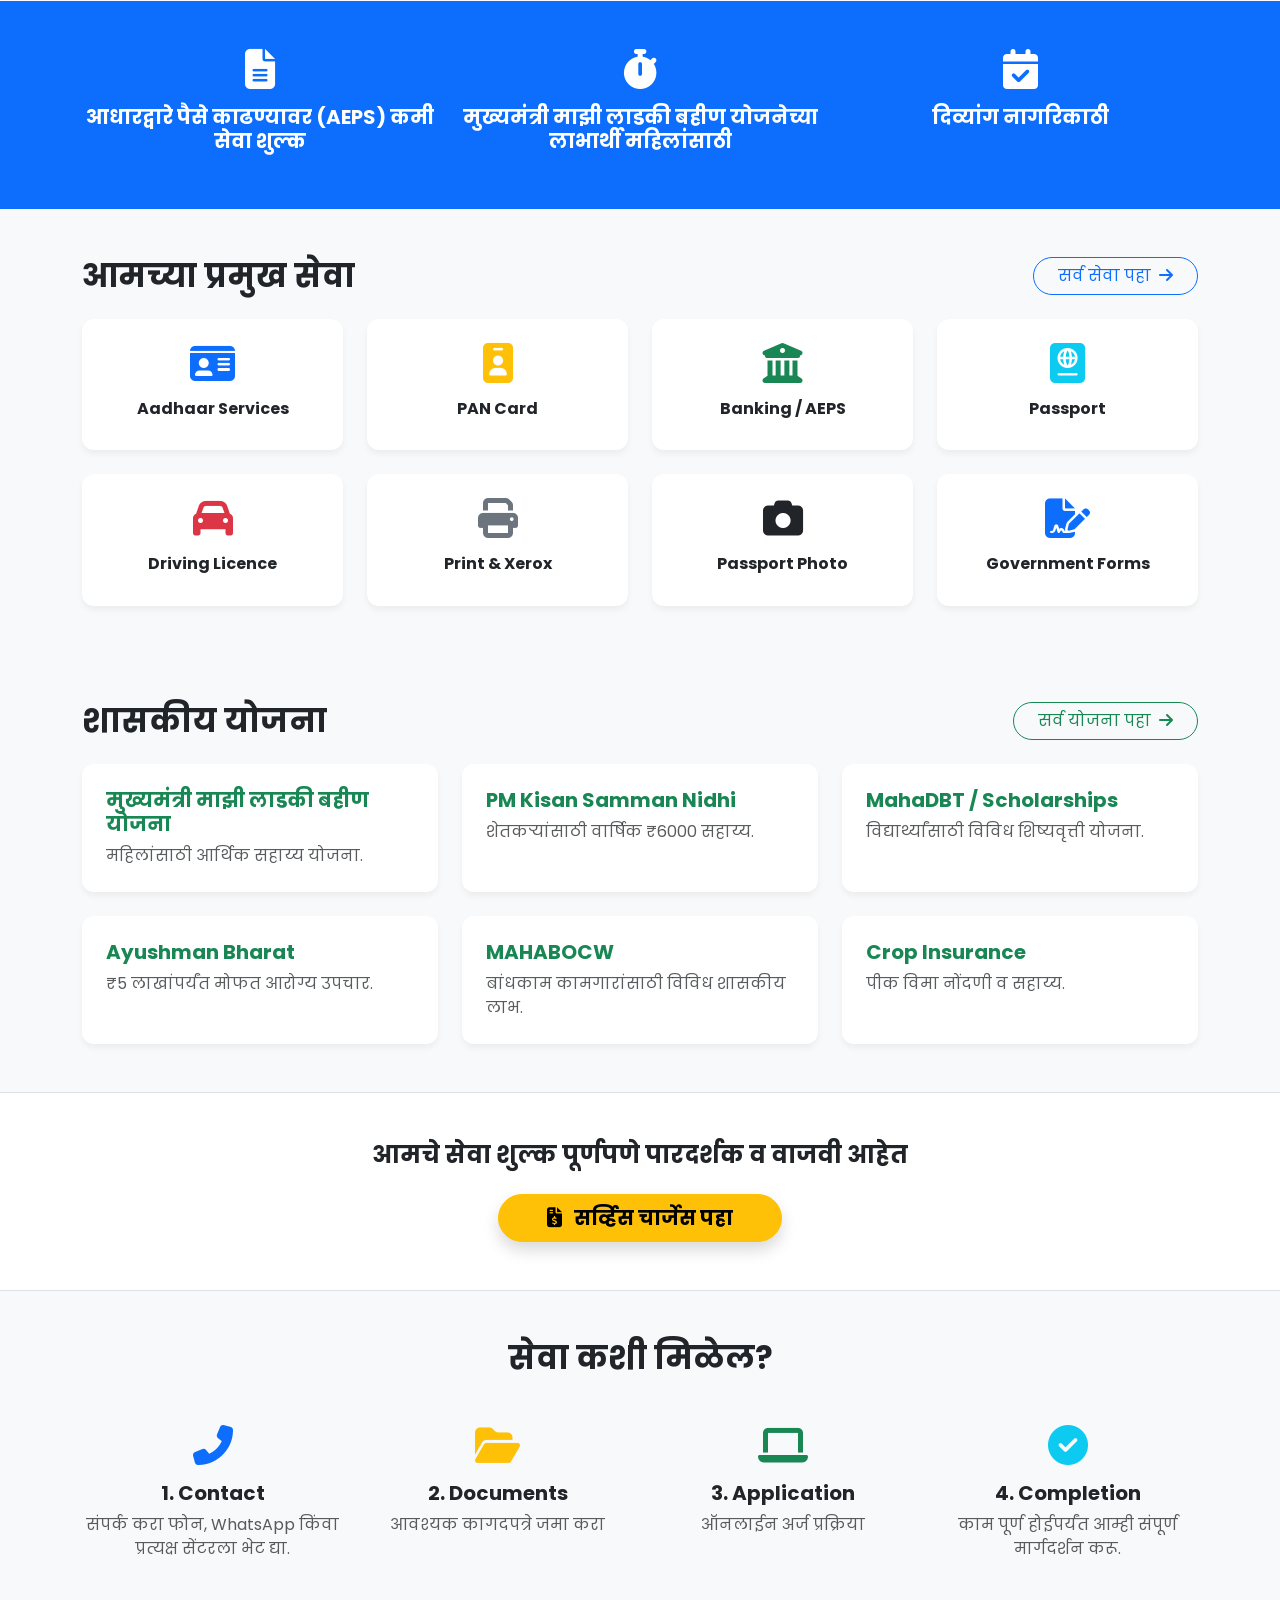
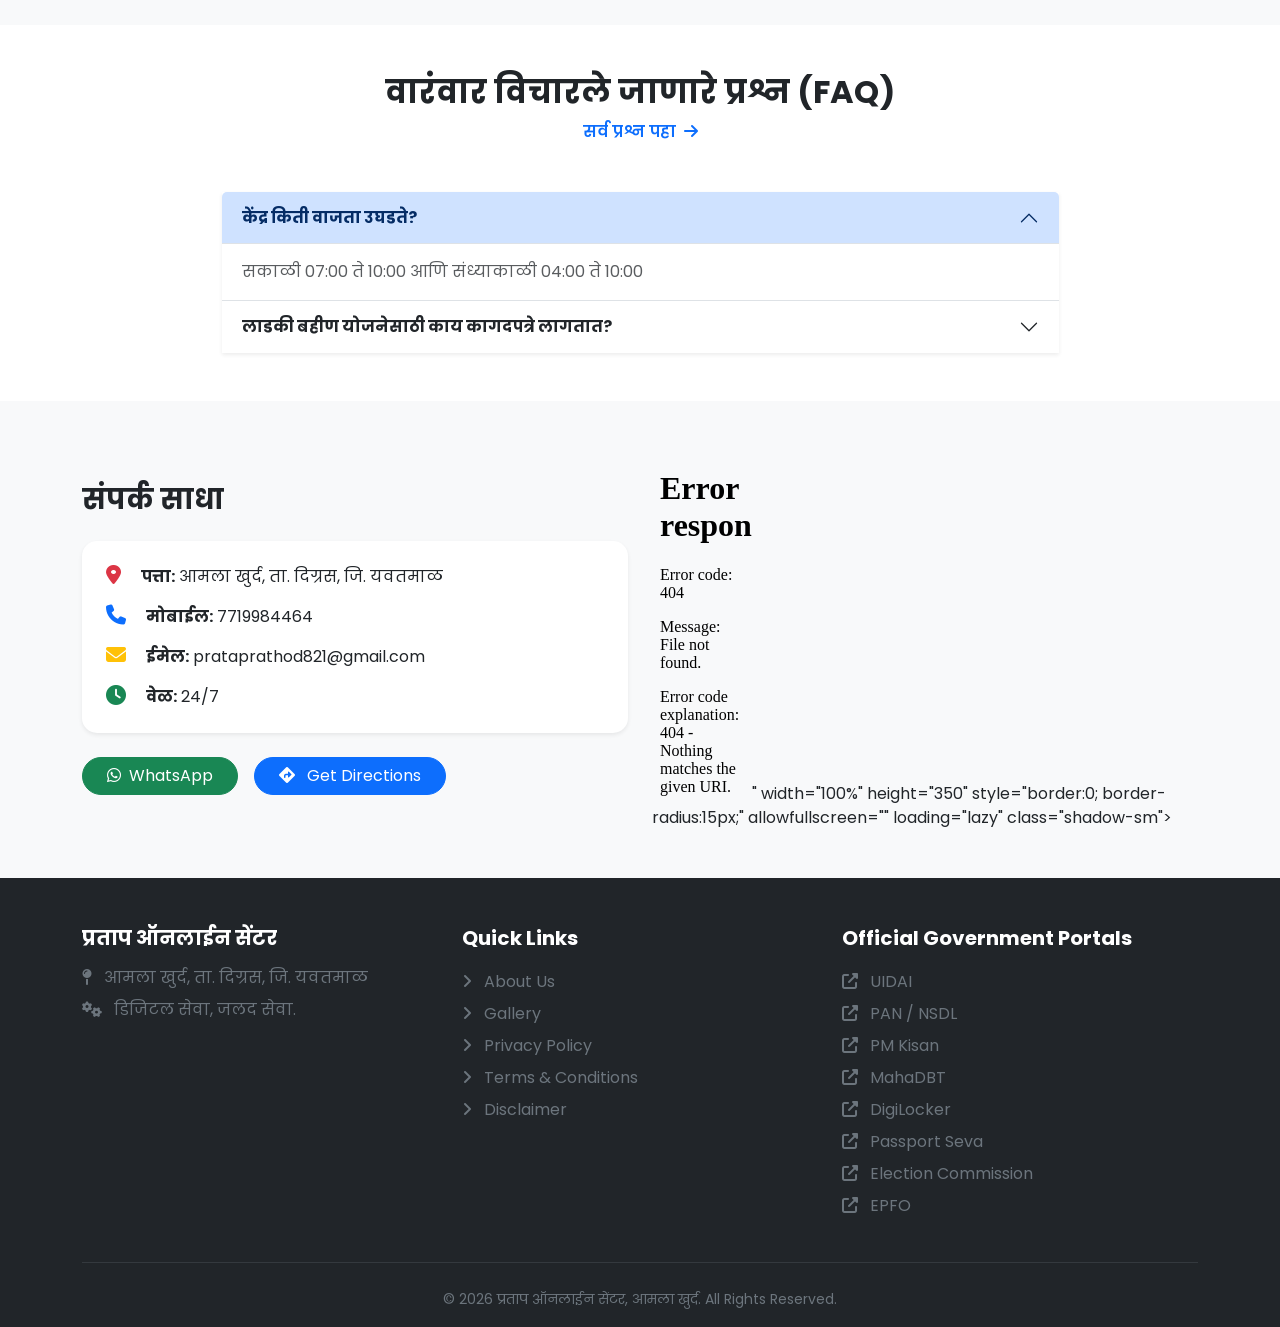
==== commit b3258f50: "Update index.html" ====
--- a/index.html
+++ b/index.html
@@ -339,7 +339,7 @@
                     </div>
                 </div>
                 <div class="col-md-6">
-                    <iframe src="<iframe src="https://www.google.com/maps/embed?pb=!1m18!1m12!1m3!1d12793.311795917589!2d77.80051829160237!3d20.15878779666808!2m3!1f0!2f0!3f0!3m2!1i1024!2i768!4f13.1!3m3!1m2!1s0x3bd1650045f41ecf%3A0x3e60ad44cd3228e7!2sPratap%20Online%20centre!5e0!3m2!1sen!2sin!4v1784565764943!5m2!1sen!2sin" width="600" height="450" style="border:0;" allowfullscreen="" loading="lazy" referrerpolicy="strict-origin-when-cross-origin"></iframe>" width="100%" height="350" style="border:0; border-radius:15px;" allowfullscreen="" loading="lazy" class="shadow-sm"></iframe>
+                    <iframe src="<iframe src="https://www.google.com/maps/embed?pb=!1m18!1m12!1m3!1d12793.311795917589!2d77.80051829160237!3d20.15878779666808!2m3!1f0!2f0!3f0!3m2!1i1024!2i768!4f13.1!3m3!1m2!1s0x3bd1650045f41ecf%3A0x3e60ad44cd3228e7!2sPratap%20Online%20centre!5e0!3m2!1sen!2sin!4v1784565764943!5m2!1sen!2sin" width="100" height="350" style="border:0;" allowfullscreen="" loading="lazy" referrerpolicy="strict-origin-when-cross-origin"></iframe>" width="100%" height="350" style="border:0; border-radius:15px;" allowfullscreen="" loading="lazy" class="shadow-sm"></iframe>
                 </div>
             </div>
         </div>
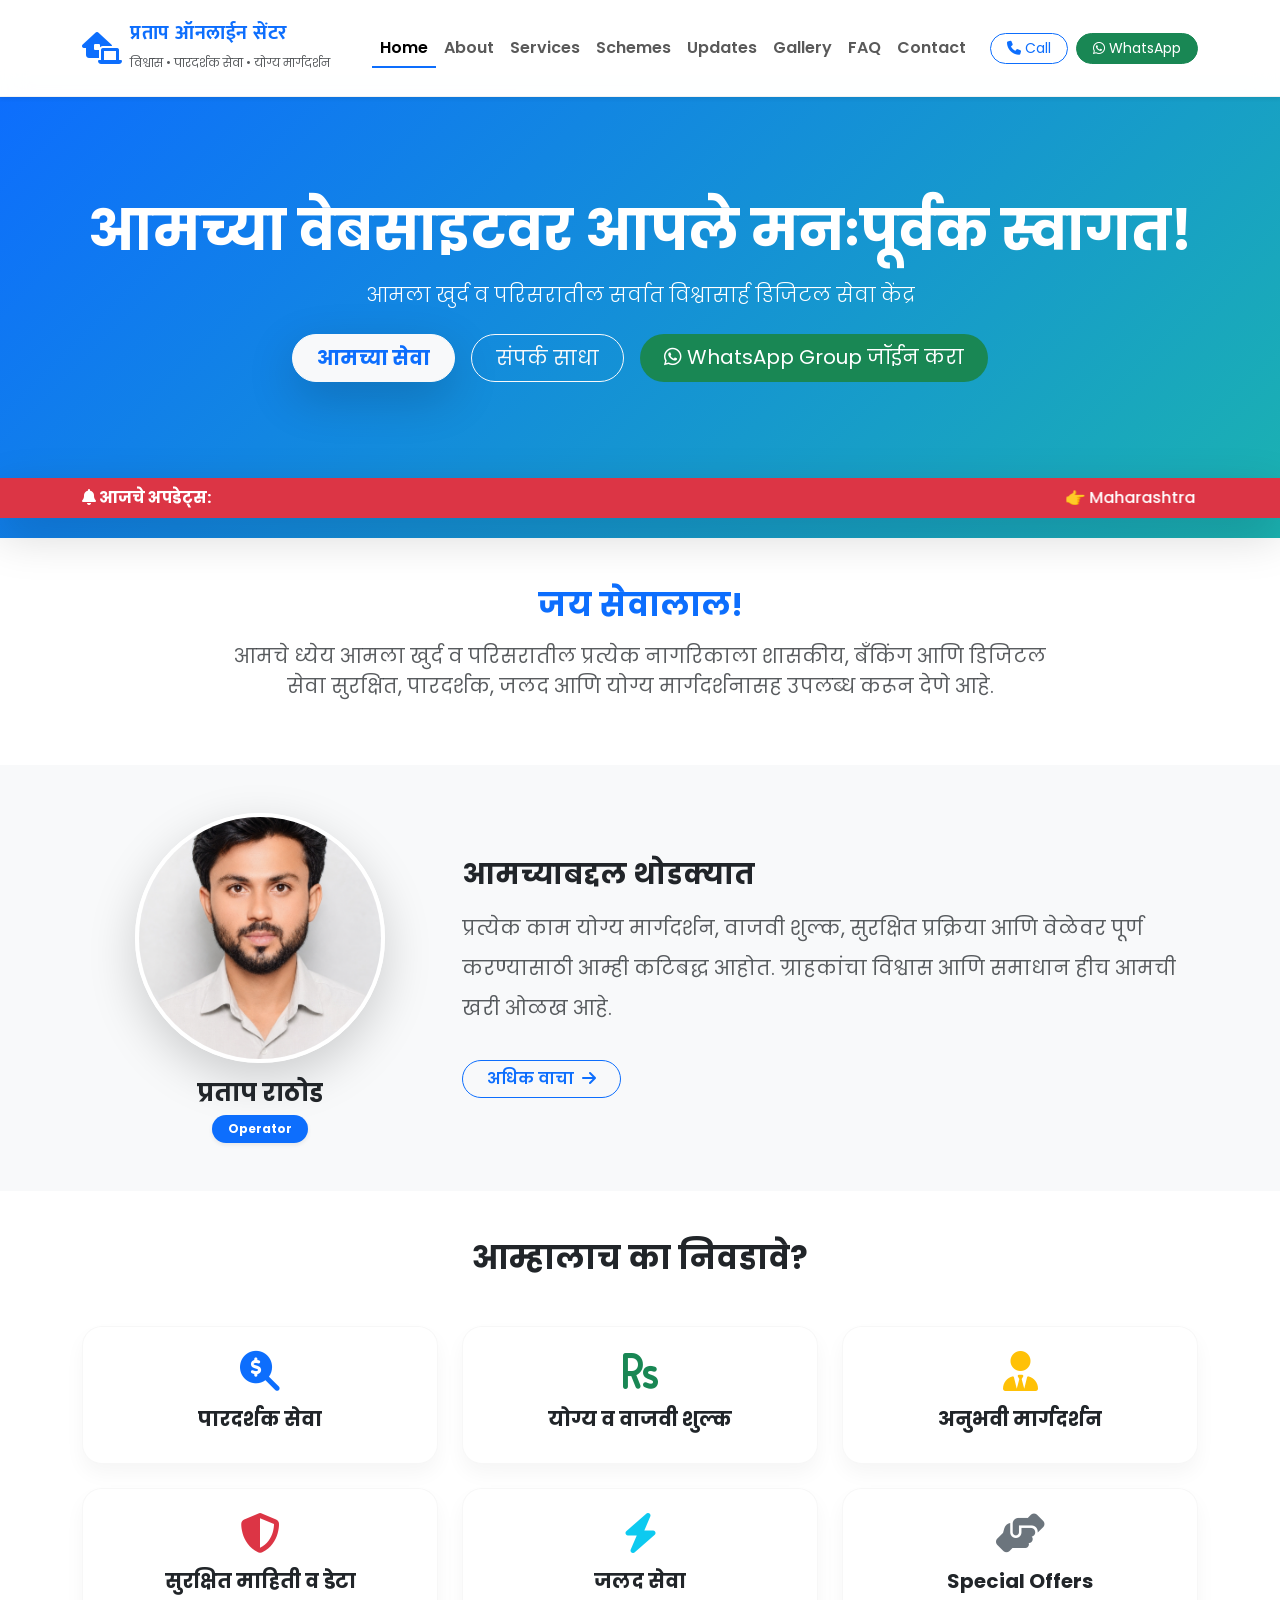
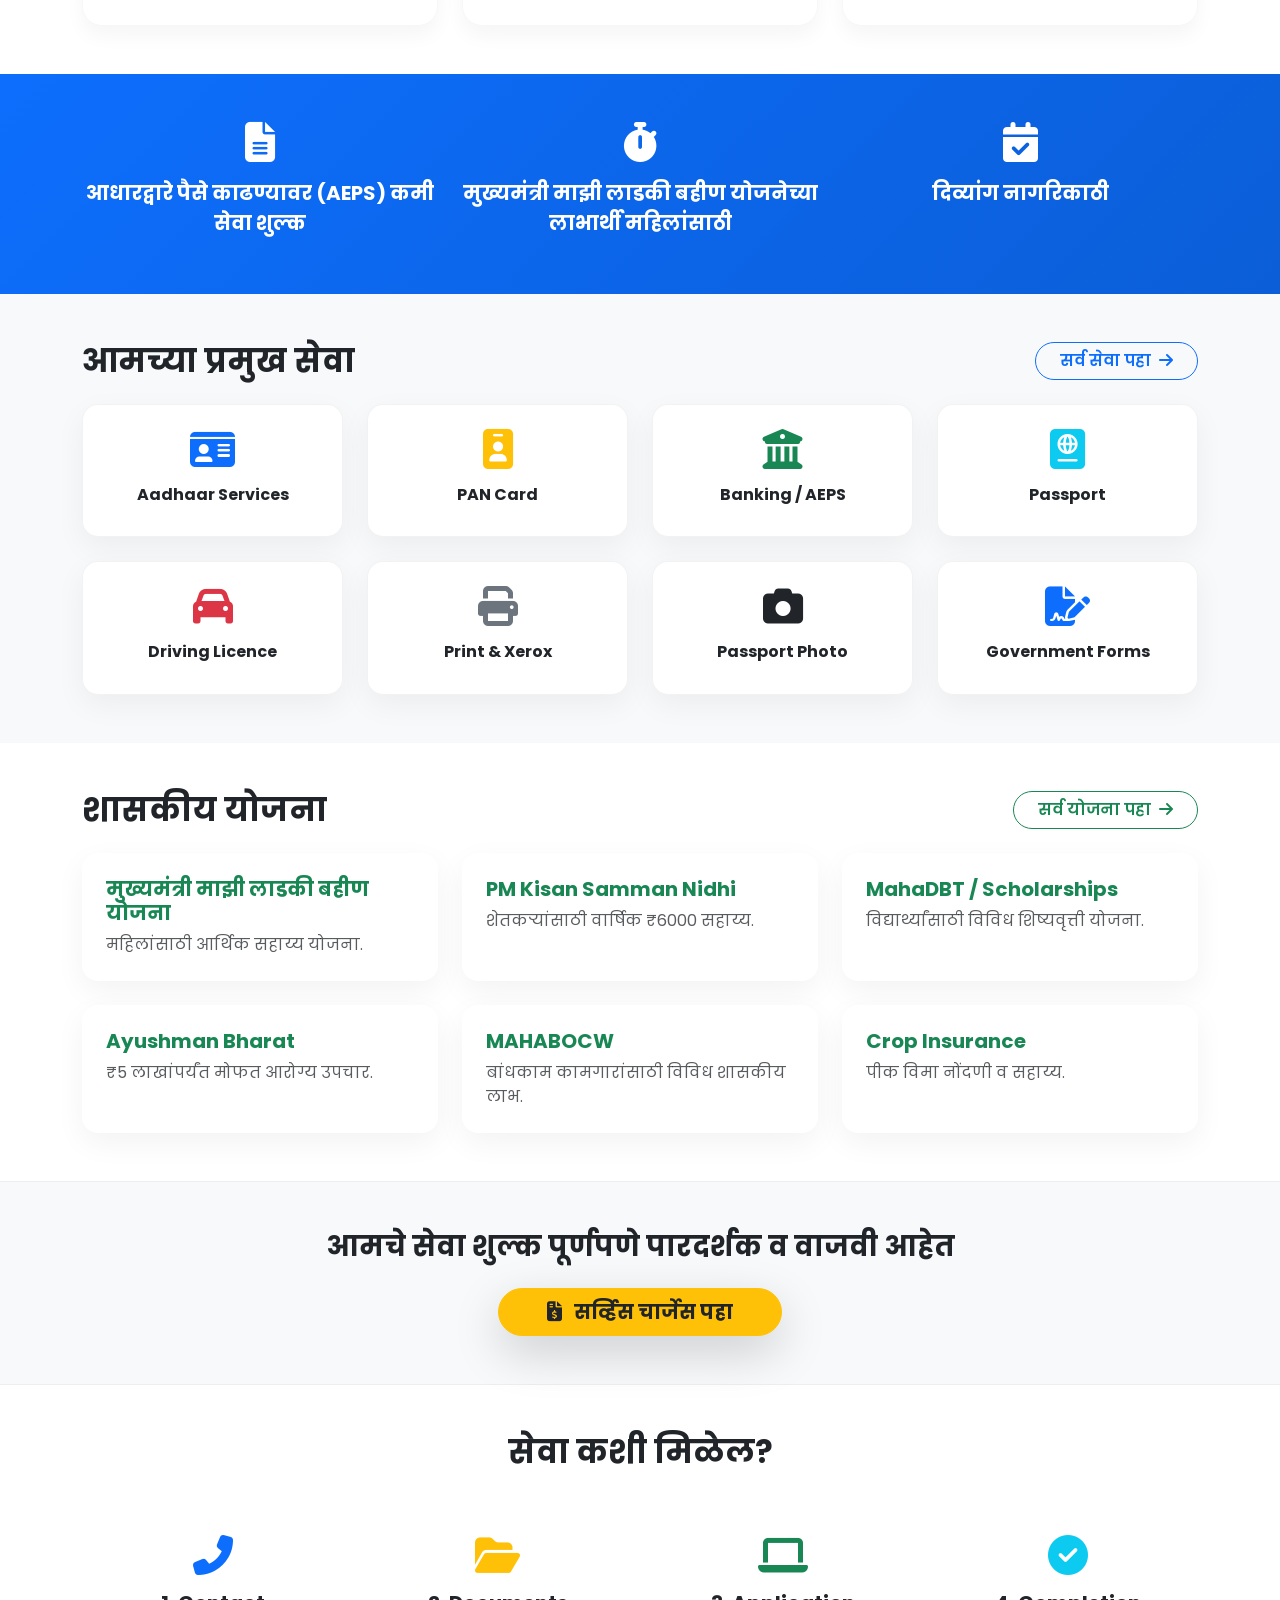
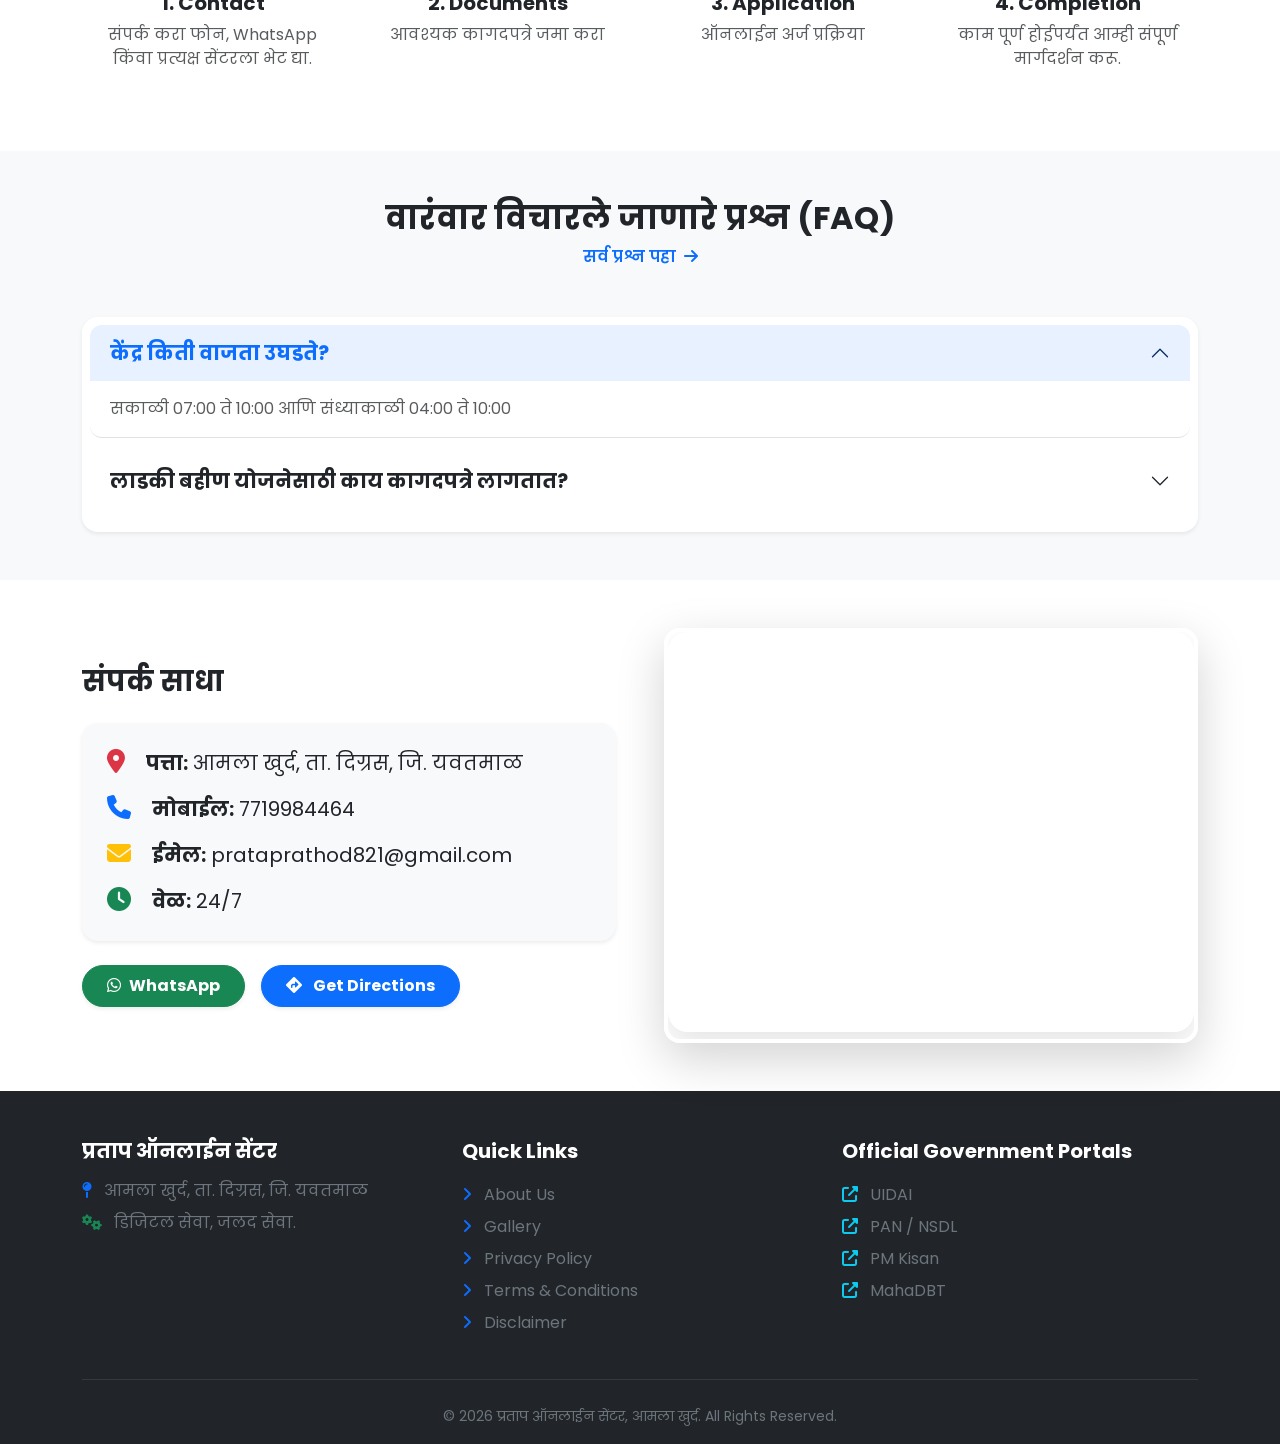
==== commit 537c85ca: "Update index.html" ====
--- a/index.html
+++ b/index.html
@@ -14,55 +14,122 @@
     <!-- Font Awesome for Icons -->
     <link rel="stylesheet" href="https://cdnjs.cloudflare.com/ajax/libs/font-awesome/6.4.0/css/all.min.css">
 
+    <!-- AOS Animation CSS -->
+    <link href="https://unpkg.com/aos@2.3.1/dist/aos.css" rel="stylesheet">
+
     <!-- Premium Custom CSS -->
     <style>
         body {
             font-family: 'Poppins', 'Mukta', sans-serif;
             background-color: #f8f9fa;
+            overflow-x: hidden;
         }
         
         /* Navbar Styling */
         .navbar {
-            backdrop-filter: blur(10px);
-            background-color: rgba(255, 255, 255, 0.95) !important;
+            backdrop-filter: blur(15px);
+            background-color: rgba(255, 255, 255, 0.9) !important;
+            border-bottom: 1px solid rgba(0,0,0,0.05);
+            transition: all 0.3s ease;
         }
         .navbar-brand h5 {
             font-family: 'Mukta', sans-serif;
             letter-spacing: 0.5px;
         }
-
-        /* Hero Section Styling */
+        .nav-link {
+            position: relative;
+            transition: color 0.3s ease;
+        }
+        .nav-link::after {
+            content: '';
+            position: absolute;
+            width: 0; height: 2px;
+            bottom: 0; left: 0;
+            background-color: #0d6efd;
+            transition: width 0.3s ease;
+        }
+        .nav-link:hover::after, .nav-link.active::after {
+            width: 100%;
+        }
+
+        /* Hero Section Styling - Animated Gradient */
         .hero-section {
-            background: linear-gradient(135deg, #0d6efd 0%, #0dcaf0 100%);
+            background: linear-gradient(-45deg, #0d6efd, #0dcaf0, #20c997, #0d6efd);
+            background-size: 400% 400%;
+            animation: gradientBG 15s ease infinite;
             color: white;
-            padding: 80px 0 0 0;
+            padding: 100px 0 20px 0;
             text-align: center;
+            position: relative;
+        }
+        @keyframes gradientBG {
+            0% { background-position: 0% 50%; }
+            50% { background-position: 100% 50%; }
+            100% { background-position: 0% 50%; }
+        }
+        
+        /* Pulse Animation for Buttons */
+        .btn-pulse {
+            box-shadow: 0 0 0 0 rgba(255, 255, 255, 0.7);
+            animation: pulse 2s infinite;
+        }
+        @keyframes pulse {
+            0% { box-shadow: 0 0 0 0 rgba(255, 255, 255, 0.7); }
+            70% { box-shadow: 0 0 0 15px rgba(255, 255, 255, 0); }
+            100% { box-shadow: 0 0 0 0 rgba(255, 255, 255, 0); }
         }
         
         /* Card Hover Effects */
         .service-card, .scheme-card {
+            transition: all 0.4s cubic-bezier(0.175, 0.885, 0.32, 1.275);
+            border: 1px solid rgba(0,0,0,0.05);
+            border-radius: 16px;
+            box-shadow: 0 10px 30px rgba(0,0,0,0.05);
+            background: white;
+            overflow: hidden;
+            position: relative;
+        }
+        .service-card::before, .scheme-card::before {
+            content: '';
+            position: absolute;
+            top: 0; left: 0; width: 100%; height: 4px;
+            background: #0d6efd;
+            transform: scaleX(0);
+            transition: transform 0.4s ease;
+            transform-origin: left;
+        }
+        .service-card:hover::before, .scheme-card:hover::before {
+            transform: scaleX(1);
+        }
+        .service-card:hover, .scheme-card:hover {
+            transform: translateY(-10px);
+            box-shadow: 0 20px 40px rgba(13, 110, 253, 0.15);
+        }
+
+        /* Icon styling in why choose us */
+        .why-card {
+            transition: all 0.4s ease;
+            border-radius: 20px !important;
+            border: 1px solid rgba(0,0,0,0.03);
+            box-shadow: 0 10px 20px rgba(0,0,0,0.04) !important;
+        }
+        .why-card:hover {
+            transform: translateY(-8px) scale(1.02);
+            box-shadow: 0 15px 30px rgba(0,0,0,0.1) !important;
+            background: linear-gradient(180deg, #ffffff 0%, #f8f9fa 100%);
+        }
+
+        /* Map styling */
+        .map-container iframe {
+            border-radius: 20px;
+            box-shadow: 0 15px 35px rgba(0,0,0,0.1);
             transition: all 0.3s ease;
-            border: none;
-            border-radius: 12px;
-            box-shadow: 0 4px 6px rgba(0,0,0,0.05);
-            background: white;
-        }
-        .service-card:hover, .scheme-card:hover {
-            transform: translateY(-8px);
-            box-shadow: 0 12px 24px rgba(0,0,0,0.15);
-        }
-
-        /* Icon styling in why choose us */
-        .bg-white.rounded.shadow-sm {
-            transition: all 0.3s ease;
-            border-radius: 15px !important;
-        }
-        .bg-white.rounded.shadow-sm:hover {
-            transform: translateY(-5px);
-            box-shadow: 0 10px 20px rgba(0,0,0,0.1) !important;
-        }
-
-        /* Floating Action Buttons (Hidden by default) */
+        }
+        .map-container iframe:hover {
+            box-shadow: 0 20px 40px rgba(0,0,0,0.15);
+        }
+
+        /* Floating Action Buttons */
         .floating-btns {
             position: fixed;
             bottom: 30px;
@@ -71,51 +138,59 @@
             flex-direction: column;
             gap: 15px;
             z-index: 1000;
-            
-            /* शुरुवात में छुपाने के लिए */
             opacity: 0;
             visibility: hidden;
-            transform: translateY(20px);
-            transition: all 0.4s ease-in-out;
-        }
-
-        /* जब फुटर दिखेगा तब यह क्लास काम करेगा */
+            transform: translateY(30px) scale(0.9);
+            transition: all 0.5s cubic-bezier(0.68, -0.55, 0.265, 1.55);
+        }
         .floating-btns.show {
             opacity: 1;
             visibility: visible;
-            transform: translateY(0);
-        }
-
+            transform: translateY(0) scale(1);
+        }
         .float-btn {
-            width: 55px;
-            height: 55px;
+            width: 60px;
+            height: 60px;
             border-radius: 50%;
             display: flex;
             align-items: center;
             justify-content: center;
             color: white;
-            font-size: 24px;
+            font-size: 26px;
             text-decoration: none;
-            box-shadow: 0 4px 15px rgba(0,0,0,0.2);
-            transition: transform 0.3s ease, box-shadow 0.3s ease;
+            box-shadow: 0 8px 25px rgba(0,0,0,0.25);
+            transition: all 0.3s ease;
         }
         .float-btn:hover {
             color: white;
-            transform: scale(1.1);
-            box-shadow: 0 6px 20px rgba(0,0,0,0.3);
-        }
-        .whatsapp { background-color: #25d366; }
-        .call { background-color: #007bff; }
-        .top { background-color: #6c757d; font-size: 20px; }
+            transform: scale(1.15) rotate(5deg);
+            box-shadow: 0 12px 30px rgba(0,0,0,0.3);
+        }
+        .whatsapp { background: linear-gradient(135deg, #25D366, #128C7E); }
+        .call { background: linear-gradient(135deg, #007bff, #0056b3); }
+        .top { background: linear-gradient(135deg, #6c757d, #343a40); font-size: 20px; }
         
         /* Smooth Scroll */
         html { scroll-behavior: smooth; }
+        
+        /* Accordion Premium Style */
+        .accordion-button:not(.collapsed) {
+            background-color: #e7f1ff;
+            color: #0d6efd;
+            box-shadow: none;
+        }
+        .accordion-item {
+            border: 1px solid rgba(0,0,0,0.05);
+            border-radius: 12px !important;
+            margin-bottom: 15px;
+            overflow: hidden;
+        }
     </style>
 </head>
 <body>
 
     <!-- 2. Premium Header & Navigation -->
-    <nav class="navbar navbar-expand-lg navbar-light bg-white shadow-sm sticky-top py-3">
+    <nav class="navbar navbar-expand-lg navbar-light shadow-sm sticky-top py-3">
         <div class="container">
             <a class="navbar-brand d-flex align-items-center" href="index.html">
                 <i class="fas fa-laptop-house text-primary fs-2 me-2"></i>
@@ -124,7 +199,7 @@
                     <small class="text-muted" style="font-size:12px;">विश्वास • पारदर्शक सेवा • योग्य मार्गदर्शन</small>
                 </div>
             </a>
-            <button class="navbar-toggler" type="button" data-bs-toggle="collapse" data-bs-target="#navbarNav">
+            <button class="navbar-toggler border-0 shadow-none" type="button" data-bs-toggle="collapse" data-bs-target="#navbarNav">
                 <span class="navbar-toggler-icon"></span>
             </button>
             <div class="collapse navbar-collapse" id="navbarNav">
@@ -140,28 +215,28 @@
                 </ul>
                 <div class="d-flex gap-2 ms-lg-3 mt-2 mt-lg-0">
                     <a href="tel:+917719984464" class="btn btn-outline-primary btn-sm rounded-pill px-3"><i class="fas fa-phone"></i> Call</a>
-                    <a href="https://wa.me/919673258236" class="btn btn-success btn-sm rounded-pill px-3"><i class="fab fa-whatsapp"></i> WhatsApp</a>
+                    <a href="https://wa.me/917719984464" class="btn btn-success btn-sm rounded-pill px-3"><i class="fab fa-whatsapp"></i> WhatsApp</a>
                 </div>
             </div>
         </div>
     </nav>
 
     <!-- 3. Hero Section -->
-    <section class="hero-section">
-        <div class="container pb-5">
+    <section class="hero-section" id="home">
+        <div class="container pb-5" data-aos="fade-up" data-aos-duration="1000">
             <h1 class="display-4 fw-bold mb-3">आमच्या वेबसाइटवर आपले मनःपूर्वक स्वागत!</h1>
             <p class="lead mb-4 fw-light">आमला खुर्द व परिसरातील सर्वात विश्वासार्ह डिजिटल सेवा केंद्र</p>
             <div class="d-flex justify-content-center flex-wrap gap-3 mb-4">
-                <a href="services.html" class="btn btn-primary btn-lg rounded-pill shadow-sm">आमच्या सेवा</a>
-                <a href="tel:+917719984464" class="btn btn-outline-light btn-lg rounded-pill">संपर्क साधा</a>
-                <a href="https://chat.whatsapp.com/Bs4FpjwGMJm9PBVcxY9R01?s=cl&p=a&ilr=4" class="btn btn-outline-light btn-lg rounded-pill">
+                <a href="services.html" class="btn btn-light text-primary btn-lg rounded-pill shadow-lg px-4 fw-bold">आमच्या सेवा</a>
+                <a href="tel:+917719984464" class="btn btn-outline-light btn-lg rounded-pill px-4">संपर्क साधा</a>
+                <a href="https://chat.whatsapp.com/Bs4FpjwGMJm9PBVcxY9R01?s=cl&p=a&ilr=4" class="btn btn-success btn-lg rounded-pill px-4 btn-pulse border-0">
                     <i class="fab fa-whatsapp"></i> WhatsApp Group जॉईन करा
                 </a>
             </div>
         </div>
 
         <!-- 12. Latest Updates Ribbon -->
-        <div class="bg-danger text-white py-2 shadow">
+        <div class="bg-danger text-white py-2 shadow-lg mt-4">
             <div class="container d-flex align-items-center">
                 <strong class="me-3 flex-shrink-0"><i class="fas fa-bell"></i> आजचे अपडेट्स:</strong>
                 <marquee class="mb-0 fw-medium" onmouseover="this.stop();" onmouseout="this.start();">
@@ -174,207 +249,206 @@
     </section>
 
     <!-- 4. Welcome Section -->
+    <section class="py-5 bg-white">
+        <div class="container text-center" data-aos="zoom-in" data-aos-duration="800">
+            <h2 class="fw-bold mb-3 text-primary">जय सेवालाल!</h2>
+            <p class="text-muted w-75 mx-auto fs-5">आमचे ध्येय आमला खुर्द व परिसरातील प्रत्येक नागरिकाला शासकीय, बँकिंग आणि डिजिटल सेवा सुरक्षित, पारदर्शक, जलद आणि योग्य मार्गदर्शनासह उपलब्ध करून देणे आहे.</p>
+        </div>
+    </section>
+
+    <!-- 5. About Preview -->
     <section class="py-5 bg-light">
+        <div class="container">
+            <div class="row align-items-center">
+                <div class="col-md-4 text-center mb-4 mb-md-0" data-aos="fade-right">
+                    <img src="owner.png" alt="Owner" class="img-fluid rounded-circle shadow-lg mb-3 border border-4 border-white" style="width:250px; height:250px; object-fit: cover; transition: transform 0.5s ease;" onmouseover="this.style.transform='scale(1.05)'" onmouseout="this.style.transform='scale(1)'">
+                    <h4 class="fw-bold text-dark">प्रताप राठोड</h4>
+                    <span class="badge bg-primary px-3 py-2 rounded-pill shadow-sm">Operator</span>
+                </div>
+                <div class="col-md-8" data-aos="fade-left">
+                    <h3 class="fw-bold mb-3 text-dark">आमच्याबद्दल थोडक्यात</h3>
+                    <p class="fs-5 text-muted lh-lg">प्रत्येक काम योग्य मार्गदर्शन, वाजवी शुल्क, सुरक्षित प्रक्रिया आणि वेळेवर पूर्ण करण्यासाठी आम्ही कटिबद्ध आहोत. ग्राहकांचा विश्वास आणि समाधान हीच आमची खरी ओळख आहे.</p>
+                    <a href="about.html" class="btn btn-outline-primary rounded-pill px-4 mt-3 fw-semibold">अधिक वाचा <i class="fas fa-arrow-right ms-1"></i></a>
+                </div>
+            </div>
+        </div>
+    </section>
+
+    <!-- 6. Why Choose Us -->
+    <section class="py-5 bg-white">
         <div class="container text-center">
-            <h2 class="fw-bold mb-3">जय सेवालाल!</h2>
-            <p class="text-muted w-75 mx-auto fs-5">आमचे ध्येय आमला खुर्द व परिसरातील प्रत्येक नागरिकाला शासकीय, बँकिंग आणि डिजिटल सेवा सुरक्षित, पारदर्शक, जलद आणि योग्य मार्गदर्शनासह उपलब्ध करून देणे आहे.</p>
-        </div>
-    </section>
-
-    <!-- 5. About Preview -->
-    <section class="py-5">
-        <div class="container">
-            <div class="row align-items-center">
-                <div class="col-md-4 text-center mb-4 mb-md-0">
-                    <img src="owner.png" alt="Owner" class="img-fluid rounded-circle shadow-lg mb-3 border border-4 border-white" style="width:250px; height:250px; object-fit: cover;">
-                    <h4 class="fw-bold">प्रताप राठोड</h4>
-                    <p class="text-primary fw-bold mb-0">Oprator</p>
-                </div>
-                <div class="col-md-8">
-                    <h3 class="fw-bold mb-3">आमच्याबद्दल थोडक्यात</h3>
-                    <p class="fs-5 text-muted">प्रत्येक काम योग्य मार्गदर्शन, वाजवी शुल्क, सुरक्षित प्रक्रिया आणि वेळेवर पूर्ण करण्यासाठी आम्ही कटिबद्ध आहोत. ग्राहकांचा विश्वास आणि समाधान हीच आमची खरी ओळख आहे.</p>
-                    <a href="about.html" class="btn btn-outline-primary rounded-pill px-4 mt-2">अधिक वाचा <i class="fas fa-arrow-right ms-1"></i></a>
-                </div>
-            </div>
-        </div>
-    </section>
-
-    <!-- 6. Why Choose Us -->
-    <section class="py-5 bg-light">
-        <div class="container text-center">
-            <h2 class="fw-bold mb-5">आम्हालाच का निवडावे?</h2>
+            <h2 class="fw-bold mb-5 text-dark" data-aos="fade-up">आम्हालाच का निवडावे?</h2>
             <div class="row g-4">
-                <div class="col-md-4 col-sm-6"><div class="p-4 bg-white rounded shadow-sm h-100"><i class="fas fa-search-dollar fs-1 text-primary mb-3"></i><h5 class="fw-bold">पारदर्शक सेवा</h5></div></div>
-                <div class="col-md-4 col-sm-6"><div class="p-4 bg-white rounded shadow-sm h-100"><i class="fas fa-rupee-sign fs-1 text-success mb-3"></i><h5 class="fw-bold">योग्य व वाजवी शुल्क</h5></div></div>
-                <div class="col-md-4 col-sm-6"><div class="p-4 bg-white rounded shadow-sm h-100"><i class="fas fa-user-tie fs-1 text-warning mb-3"></i><h5 class="fw-bold">अनुभवी मार्गदर्शन</h5></div></div>
-                <div class="col-md-4 col-sm-6"><div class="p-4 bg-white rounded shadow-sm h-100"><i class="fas fa-shield-alt fs-1 text-danger mb-3"></i><h5 class="fw-bold">सुरक्षित माहिती व डेटा</h5></div></div>
-                <div class="col-md-4 col-sm-6"><div class="p-4 bg-white rounded shadow-sm h-100"><i class="fas fa-bolt fs-1 text-info mb-3"></i><h5 class="fw-bold">जलद सेवा</h5></div></div>
-                <div class="col-md-4 col-sm-6"><div class="p-4 bg-white rounded shadow-sm h-100"><i class="fas fa-hands-helping fs-1 text-secondary mb-3"></i><h5 class="fw-bold">Special Offers</h5></div></div>
+                <div class="col-md-4 col-sm-6" data-aos="fade-up" data-aos-delay="100"><div class="p-4 bg-white why-card h-100"><i class="fas fa-search-dollar fs-1 text-primary mb-3"></i><h5 class="fw-bold text-dark">पारदर्शक सेवा</h5></div></div>
+                <div class="col-md-4 col-sm-6" data-aos="fade-up" data-aos-delay="200"><div class="p-4 bg-white why-card h-100"><i class="fas fa-rupee-sign fs-1 text-success mb-3"></i><h5 class="fw-bold text-dark">योग्य व वाजवी शुल्क</h5></div></div>
+                <div class="col-md-4 col-sm-6" data-aos="fade-up" data-aos-delay="300"><div class="p-4 bg-white why-card h-100"><i class="fas fa-user-tie fs-1 text-warning mb-3"></i><h5 class="fw-bold text-dark">अनुभवी मार्गदर्शन</h5></div></div>
+                <div class="col-md-4 col-sm-6" data-aos="fade-up" data-aos-delay="400"><div class="p-4 bg-white why-card h-100"><i class="fas fa-shield-alt fs-1 text-danger mb-3"></i><h5 class="fw-bold text-dark">सुरक्षित माहिती व डेटा</h5></div></div>
+                <div class="col-md-4 col-sm-6" data-aos="fade-up" data-aos-delay="500"><div class="p-4 bg-white why-card h-100"><i class="fas fa-bolt fs-1 text-info mb-3"></i><h5 class="fw-bold text-dark">जलद सेवा</h5></div></div>
+                <div class="col-md-4 col-sm-6" data-aos="fade-up" data-aos-delay="600"><div class="p-4 bg-white why-card h-100"><i class="fas fa-hands-helping fs-1 text-secondary mb-3"></i><h5 class="fw-bold text-dark">Special Offers</h5></div></div>
             </div>
         </div>
     </section>
 
     <!-- 8. Live Statistics -->
-    <section class="py-5 bg-primary text-white text-center">
-        <div class="container">
+    <section class="py-5 bg-primary text-white text-center" style="background: linear-gradient(135deg, #0d6efd, #0b5ed7);">
+        <div class="container" data-aos="zoom-in">
             <div class="row g-4">
                 <div class="col-md-4">
                     <i class="fas fa-file-alt fs-1 mb-3"></i>
-                    <h5 class="fw-bold">आधारद्वारे पैसे काढण्यावर (AEPS) कमी सेवा शुल्क</h5>
+                    <h5 class="fw-bold lh-base">आधारद्वारे पैसे काढण्यावर (AEPS) कमी सेवा शुल्क</h5>
                 </div>
                 <div class="col-md-4">
                     <i class="fas fa-stopwatch fs-1 mb-3"></i>
-                    <h5 class="fw-bold">मुख्यमंत्री माझी लाडकी बहीण योजनेच्या लाभार्थी महिलांसाठी</h5>
+                    <h5 class="fw-bold lh-base">मुख्यमंत्री माझी लाडकी बहीण योजनेच्या लाभार्थी महिलांसाठी</h5>
                 </div>
                 <div class="col-md-4">
                     <i class="fas fa-calendar-check fs-1 mb-3"></i>
-                    <h5 class="fw-bold">दिव्यांग नागरिकाठी </h5>
+                    <h5 class="fw-bold lh-base">दिव्यांग नागरिकाठी </h5>
                 </div>
             </div>
         </div>
     </section>
 
     <!-- 9. Top Services -->
-    <section class="py-5">
-        <div class="container">
-            <div class="d-flex justify-content-between align-items-center mb-4 flex-wrap">
-                <h2 class="fw-bold mb-0">आमच्या प्रमुख सेवा</h2>
-                <a href="services.html" class="btn btn-outline-primary rounded-pill px-4 mt-2 mt-sm-0">सर्व सेवा पहा <i class="fas fa-arrow-right ms-1"></i></a>
+    <section class="py-5 bg-light">
+        <div class="container">
+            <div class="d-flex justify-content-between align-items-center mb-4 flex-wrap" data-aos="fade-down">
+                <h2 class="fw-bold mb-0 text-dark">आमच्या प्रमुख सेवा</h2>
+                <a href="services.html" class="btn btn-outline-primary rounded-pill px-4 mt-2 mt-sm-0 fw-semibold">सर्व सेवा पहा <i class="fas fa-arrow-right ms-1"></i></a>
             </div>
             <div class="row g-4">
-                <div class="col-lg-3 col-md-4 col-sm-6"><div class="card service-card h-100 text-center p-4"><i class="fas fa-id-card fs-1 text-primary mb-3"></i><h6 class="fw-bold">Aadhaar Services</h6></div></div>
-                <div class="col-lg-3 col-md-4 col-sm-6"><div class="card service-card h-100 text-center p-4"><i class="fas fa-id-badge fs-1 text-warning mb-3"></i><h6 class="fw-bold">PAN Card</h6></div></div>
-                <div class="col-lg-3 col-md-4 col-sm-6"><div class="card service-card h-100 text-center p-4"><i class="fas fa-university fs-1 text-success mb-3"></i><h6 class="fw-bold">Banking / AEPS</h6></div></div>
-                <div class="col-lg-3 col-md-4 col-sm-6"><div class="card service-card h-100 text-center p-4"><i class="fas fa-passport fs-1 text-info mb-3"></i><h6 class="fw-bold">Passport</h6></div></div>
-                <div class="col-lg-3 col-md-4 col-sm-6"><div class="card service-card h-100 text-center p-4"><i class="fas fa-car fs-1 text-danger mb-3"></i><h6 class="fw-bold">Driving Licence</h6></div></div>
-                <div class="col-lg-3 col-md-4 col-sm-6"><div class="card service-card h-100 text-center p-4"><i class="fas fa-print fs-1 text-secondary mb-3"></i><h6 class="fw-bold">Print & Xerox</h6></div></div>
-                <div class="col-lg-3 col-md-4 col-sm-6"><div class="card service-card h-100 text-center p-4"><i class="fas fa-camera fs-1 text-dark mb-3"></i><h6 class="fw-bold">Passport Photo</h6></div></div>
-                <div class="col-lg-3 col-md-4 col-sm-6"><div class="card service-card h-100 text-center p-4"><i class="fas fa-file-signature fs-1 text-primary mb-3"></i><h6 class="fw-bold">Government Forms</h6></div></div>
+                <div class="col-lg-3 col-md-4 col-sm-6" data-aos="fade-up" data-aos-delay="100"><div class="card service-card h-100 text-center p-4"><i class="fas fa-id-card fs-1 text-primary mb-3"></i><h6 class="fw-bold text-dark">Aadhaar Services</h6></div></div>
+                <div class="col-lg-3 col-md-4 col-sm-6" data-aos="fade-up" data-aos-delay="200"><div class="card service-card h-100 text-center p-4"><i class="fas fa-id-badge fs-1 text-warning mb-3"></i><h6 class="fw-bold text-dark">PAN Card</h6></div></div>
+                <div class="col-lg-3 col-md-4 col-sm-6" data-aos="fade-up" data-aos-delay="300"><div class="card service-card h-100 text-center p-4"><i class="fas fa-university fs-1 text-success mb-3"></i><h6 class="fw-bold text-dark">Banking / AEPS</h6></div></div>
+                <div class="col-lg-3 col-md-4 col-sm-6" data-aos="fade-up" data-aos-delay="400"><div class="card service-card h-100 text-center p-4"><i class="fas fa-passport fs-1 text-info mb-3"></i><h6 class="fw-bold text-dark">Passport</h6></div></div>
+                <div class="col-lg-3 col-md-4 col-sm-6" data-aos="fade-up" data-aos-delay="500"><div class="card service-card h-100 text-center p-4"><i class="fas fa-car fs-1 text-danger mb-3"></i><h6 class="fw-bold text-dark">Driving Licence</h6></div></div>
+                <div class="col-lg-3 col-md-4 col-sm-6" data-aos="fade-up" data-aos-delay="600"><div class="card service-card h-100 text-center p-4"><i class="fas fa-print fs-1 text-secondary mb-3"></i><h6 class="fw-bold text-dark">Print & Xerox</h6></div></div>
+                <div class="col-lg-3 col-md-4 col-sm-6" data-aos="fade-up" data-aos-delay="700"><div class="card service-card h-100 text-center p-4"><i class="fas fa-camera fs-1 text-dark mb-3"></i><h6 class="fw-bold text-dark">Passport Photo</h6></div></div>
+                <div class="col-lg-3 col-md-4 col-sm-6" data-aos="fade-up" data-aos-delay="800"><div class="card service-card h-100 text-center p-4"><i class="fas fa-file-signature fs-1 text-primary mb-3"></i><h6 class="fw-bold text-dark">Government Forms</h6></div></div>
             </div>
         </div>
     </section>
 
     <!-- 10. Government Schemes -->
+    <section class="py-5 bg-white">
+        <div class="container">
+            <div class="d-flex justify-content-between align-items-center mb-4 flex-wrap" data-aos="fade-down">
+                <h2 class="fw-bold mb-0 text-dark">शासकीय योजना</h2>
+                <a href="schemes.html" class="btn btn-outline-success rounded-pill px-4 mt-2 mt-sm-0 fw-semibold">सर्व योजना पहा <i class="fas fa-arrow-right ms-1"></i></a>
+            </div>
+            <div class="row g-4">
+                <div class="col-md-4" data-aos="zoom-in" data-aos-delay="100"><div class="card scheme-card border-0 h-100"><div class="card-body p-4"><h5 class="card-title text-success fw-bold">मुख्यमंत्री माझी लाडकी बहीण योजना</h5><p class="card-text text-muted">महिलांसाठी आर्थिक सहाय्य योजना.</p></div></div></div>
+                <div class="col-md-4" data-aos="zoom-in" data-aos-delay="200"><div class="card scheme-card border-0 h-100"><div class="card-body p-4"><h5 class="card-title text-success fw-bold">PM Kisan Samman Nidhi</h5><p class="card-text text-muted">शेतकऱ्यांसाठी वार्षिक ₹6000 सहाय्य.</p></div></div></div>
+                <div class="col-md-4" data-aos="zoom-in" data-aos-delay="300"><div class="card scheme-card border-0 h-100"><div class="card-body p-4"><h5 class="card-title text-success fw-bold">MahaDBT / Scholarships</h5><p class="card-text text-muted">विद्यार्थ्यांसाठी विविध शिष्यवृत्ती योजना.</p></div></div></div>
+                <div class="col-md-4" data-aos="zoom-in" data-aos-delay="400"><div class="card scheme-card border-0 h-100"><div class="card-body p-4"><h5 class="card-title text-success fw-bold">Ayushman Bharat</h5><p class="card-text text-muted">₹5 लाखांपर्यंत मोफत आरोग्य उपचार.</p></div></div></div>
+                <div class="col-md-4" data-aos="zoom-in" data-aos-delay="500"><div class="card scheme-card border-0 h-100"><div class="card-body p-4"><h5 class="card-title text-success fw-bold">MAHABOCW</h5><p class="card-text text-muted">बांधकाम कामगारांसाठी विविध शासकीय लाभ.</p></div></div></div>
+                <div class="col-md-4" data-aos="zoom-in" data-aos-delay="600"><div class="card scheme-card border-0 h-100"><div class="card-body p-4"><h5 class="card-title text-success fw-bold">Crop Insurance</h5><p class="card-text text-muted">पीक विमा नोंदणी व सहाय्य.</p></div></div></div>
+            </div>
+        </div>
+    </section>
+
+    <!-- 11. Transparent Charges Preview -->
+    <section class="py-5 text-center" style="background: url('https://www.transparenttextures.com/patterns/cubes.png'), #f8f9fa; border-top: 1px solid #eee; border-bottom: 1px solid #eee;">
+        <div class="container" data-aos="fade-up">
+            <h3 class="mb-4 fw-bold text-dark">आमचे सेवा शुल्क पूर्णपणे पारदर्शक व वाजवी आहेत</h3>
+            <a href="charges.html" class="btn btn-warning btn-lg fw-bold rounded-pill px-5 shadow-lg btn-pulse text-dark"><i class="fas fa-file-invoice-dollar me-2"></i> सर्व्हिस चार्जेस पहा</a>
+        </div>
+    </section>
+
+    <!-- 13. Process Section -->
+    <section class="py-5 bg-white">
+        <div class="container text-center">
+            <h2 class="fw-bold mb-5 text-dark" data-aos="fade-down">सेवा कशी मिळेल?</h2>
+            <div class="row g-4 position-relative">
+                <div class="col-md-3" data-aos="fade-up" data-aos-delay="100"><div class="p-3"><i class="fas fa-phone-alt fs-1 text-primary mb-3"></i><h5 class="fw-bold">1. Contact</h5><p class="text-muted">संपर्क करा फोन, WhatsApp किंवा प्रत्यक्ष सेंटरला भेट द्या.</p></div></div>
+                <div class="col-md-3" data-aos="fade-up" data-aos-delay="200"><div class="p-3"><i class="fas fa-folder-open fs-1 text-warning mb-3"></i><h5 class="fw-bold">2. Documents</h5><p class="text-muted">आवश्यक कागदपत्रे जमा करा</p></div></div>
+                <div class="col-md-3" data-aos="fade-up" data-aos-delay="300"><div class="p-3"><i class="fas fa-laptop fs-1 text-success mb-3"></i><h5 class="fw-bold">3. Application</h5><p class="text-muted">ऑनलाईन अर्ज प्रक्रिया</p></div></div>
+                <div class="col-md-3" data-aos="fade-up" data-aos-delay="400"><div class="p-3"><i class="fas fa-check-circle fs-1 text-info mb-3"></i><h5 class="fw-bold">4. Completion</h5><p class="text-muted">काम पूर्ण होईपर्यंत आम्ही संपूर्ण मार्गदर्शन करू.</p></div></div>
+            </div>
+        </div>
+    </section>
+
+    <!-- 15. FAQ -->
     <section class="py-5 bg-light">
-        <div class="container">
-            <div class="d-flex justify-content-between align-items-center mb-4 flex-wrap">
-                <h2 class="fw-bold mb-0">शासकीय योजना</h2>
-                <a href="schemes.html" class="btn btn-outline-success rounded-pill px-4 mt-2 mt-sm-0">सर्व योजना पहा <i class="fas fa-arrow-right ms-1"></i></a>
-            </div>
-            <div class="row g-4">
-                <div class="col-md-4"><div class="card scheme-card border-success h-100"><div class="card-body p-4"><h5 class="card-title text-success fw-bold">मुख्यमंत्री माझी लाडकी बहीण योजना</h5><p class="card-text text-muted">महिलांसाठी आर्थिक सहाय्य योजना.</p></div></div></div>
-                <div class="col-md-4"><div class="card scheme-card border-success h-100"><div class="card-body p-4"><h5 class="card-title text-success fw-bold">PM Kisan Samman Nidhi</h5><p class="card-text text-muted">शेतकऱ्यांसाठी वार्षिक ₹6000 सहाय्य.</p></div></div></div>
-                <div class="col-md-4"><div class="card scheme-card border-success h-100"><div class="card-body p-4"><h5 class="card-title text-success fw-bold">MahaDBT / Scholarships</h5><p class="card-text text-muted">विद्यार्थ्यांसाठी विविध शिष्यवृत्ती योजना.</p></div></div></div>
-                <div class="col-md-4"><div class="card scheme-card border-success h-100"><div class="card-body p-4"><h5 class="card-title text-success fw-bold">Ayushman Bharat</h5><p class="card-text text-muted">₹5 लाखांपर्यंत मोफत आरोग्य उपचार.</p></div></div></div>
-                <div class="col-md-4"><div class="card scheme-card border-success h-100"><div class="card-body p-4"><h5 class="card-title text-success fw-bold">MAHABOCW</h5><p class="card-text text-muted">बांधकाम कामगारांसाठी विविध शासकीय लाभ.</p></div></div></div>
-                <div class="col-md-4"><div class="card scheme-card border-success h-100"><div class="card-body p-4"><h5 class="card-title text-success fw-bold">Crop Insurance</h5><p class="card-text text-muted">पीक विमा नोंदणी व सहाय्य.</p></div></div></div>
-            </div>
-        </div>
-    </section>
-
-    <!-- 11. Transparent Charges Preview -->
-    <section class="py-5 text-center bg-white border-bottom border-top">
-        <div class="container">
-            <h4 class="mb-4 fw-bold">आमचे सेवा शुल्क पूर्णपणे पारदर्शक व वाजवी आहेत</h4>
-            <a href="charges.html" class="btn btn-warning btn-lg fw-bold rounded-pill px-5 shadow"><i class="fas fa-file-invoice-dollar me-2"></i> सर्व्हिस चार्जेस पहा</a>
-        </div>
-    </section>
-
-    <!-- 13. Process Section -->
-    <section class="py-5 bg-light">
-        <div class="container text-center">
-            <h2 class="fw-bold mb-5">सेवा कशी मिळेल?</h2>
-            <div class="row g-4">
-                <div class="col-md-3"><i class="fas fa-phone-alt fs-1 text-primary mb-3"></i><h5 class="fw-bold">1. Contact</h5><p class="text-muted">संपर्क करा फोन, WhatsApp किंवा प्रत्यक्ष सेंटरला भेट द्या.</p></div>
-                <div class="col-md-3"><i class="fas fa-folder-open fs-1 text-warning mb-3"></i><h5 class="fw-bold">2. Documents</h5><p class="text-muted">आवश्यक कागदपत्रे जमा करा</p></div>
-                <div class="col-md-3"><i class="fas fa-laptop fs-1 text-success mb-3"></i><h5 class="fw-bold">3. Application</h5><p class="text-muted">ऑनलाईन अर्ज प्रक्रिया</p></div>
-                <div class="col-md-3"><i class="fas fa-check-circle fs-1 text-info mb-3"></i><h5 class="fw-bold">4. Completion</h5><p class="text-muted">काम पूर्ण होईपर्यंत आम्ही संपूर्ण मार्गदर्शन करू.</p></div>
-            </div>
-        </div>
-    </section>
-
-    <!-- 15. FAQ -->
-    <section class="py-5 bg-white">
-        <div class="container">
+        <div class="container" data-aos="fade-up">
             <div class="text-center mb-5">
-                <h2 class="fw-bold">वारंवार विचारले जाणारे प्रश्न (FAQ)</h2>
+                <h2 class="fw-bold text-dark">वारंवार विचारले जाणारे प्रश्न (FAQ)</h2>
                 <a href="faq.html" class="text-primary text-decoration-none fw-semibold">सर्व प्रश्न पहा <i class="fas fa-arrow-right ms-1"></i></a>
             </div>
-            <div class="accordion w-75 mx-auto shadow-sm" id="faqAccordion">
+            <div class="accordion w-lg-75 mx-auto shadow-sm bg-white rounded-4 p-2" id="faqAccordion">
                 <div class="accordion-item border-0 border-bottom">
                     <h2 class="accordion-header">
-                        <button class="accordion-button fw-bold" type="button" data-bs-toggle="collapse" data-bs-target="#faq1">केंद्र किती वाजता उघडते?</button>
+                        <button class="accordion-button fw-bold fs-5" type="button" data-bs-toggle="collapse" data-bs-target="#faq1">केंद्र किती वाजता उघडते?</button>
                     </h2>
                     <div id="faq1" class="accordion-collapse collapse show" data-bs-parent="#faqAccordion">
-                        <div class="accordion-body text-muted">सकाळी 07:00 ते 10:00 आणि संध्याकाळी 04:00 ते 10:00</div>
+                        <div class="accordion-body text-muted fs-6">सकाळी 07:00 ते 10:00 आणि संध्याकाळी 04:00 ते 10:00</div>
                     </div>
                 </div>
                 <div class="accordion-item border-0">
                     <h2 class="accordion-header">
-                        <button class="accordion-button collapsed fw-bold" type="button" data-bs-toggle="collapse" data-bs-target="#faq2">लाडकी बहीण योजनेसाठी काय कागदपत्रे लागतात?</button>
+                        <button class="accordion-button collapsed fw-bold fs-5" type="button" data-bs-toggle="collapse" data-bs-target="#faq2">लाडकी बहीण योजनेसाठी काय कागदपत्रे लागतात?</button>
                     </h2>
                     <div id="faq2" class="accordion-collapse collapse" data-bs-parent="#faqAccordion">
-                        <div class="accordion-body text-muted">आधार कार्ड, बँक पासबुक, रेशन कार्ड, आणि पासपोर्ट फोटो.</div>
+                        <div class="accordion-body text-muted fs-6">आधार कार्ड, बँक पासबुक, रेशन कार्ड, आणि पासपोर्ट फोटो.</div>
                     </div>
                 </div>
             </div>
         </div>
     </section>
 
-    <!-- 16. Contact -->
-    <section class="py-5 bg-light">
-        <div class="container">
-            <div class="row g-4 align-items-center">
-                <div class="col-md-6">
-                    <h3 class="fw-bold mb-4">संपर्क साधा</h3>
-                    <div class="p-4 bg-white rounded shadow-sm">
-                        <p class="mb-3"><i class="fas fa-map-marker-alt text-danger me-3 fs-5 w-20"></i> <strong class="text-dark">पत्ता:</strong> आमला खुर्द, ता. दिग्रस, जि. यवतमाळ</p>
-                        <p class="mb-3"><i class="fas fa-phone text-primary me-3 fs-5 w-20"></i> <strong class="text-dark">मोबाईल:</strong> 7719984464</p>
-                        <p class="mb-3"><i class="fas fa-envelope text-warning me-3 fs-5 w-20"></i> <strong class="text-dark">ईमेल:</strong> prataprathod821@gmail.com</p>
-                        <p class="mb-0"><i class="fas fa-clock text-success me-3 fs-5 w-20"></i> <strong class="text-dark">वेळ:</strong> 24/7</p>
+    <!-- 16. Contact & Map -->
+    <section class="py-5 bg-white">
+        <div class="container">
+            <div class="row g-5 align-items-center">
+                <div class="col-md-6" data-aos="fade-right">
+                    <h3 class="fw-bold mb-4 text-dark">संपर्क साधा</h3>
+                    <div class="p-4 bg-light rounded-4 shadow-sm border border-light">
+                        <p class="mb-3 fs-5"><i class="fas fa-map-marker-alt text-danger me-3 fs-4"></i> <strong class="text-dark">पत्ता:</strong> आमला खुर्द, ता. दिग्रस, जि. यवतमाळ</p>
+                        <p class="mb-3 fs-5"><i class="fas fa-phone text-primary me-3 fs-4"></i> <strong class="text-dark">मोबाईल:</strong> 7719984464</p>
+                        <p class="mb-3 fs-5"><i class="fas fa-envelope text-warning me-3 fs-4"></i> <strong class="text-dark">ईमेल:</strong> prataprathod821@gmail.com</p>
+                        <p class="mb-0 fs-5"><i class="fas fa-clock text-success me-3 fs-4"></i> <strong class="text-dark">वेळ:</strong> 24/7</p>
                     </div>
-                    <div class="mt-4 d-flex gap-3">
-                        <a href="https://wa.me/919673258236" class="btn btn-success rounded-pill px-4"><i class="fab fa-whatsapp me-2"></i>WhatsApp</a>
-                        <a href="contact.html" class="btn btn-primary rounded-pill px-4"><i class="fas fa-directions me-2"></i> Get Directions</a>
+                    <div class="mt-4 d-flex gap-3 flex-wrap">
+                        <a href="https://wa.me/917719984464" class="btn btn-success rounded-pill px-4 py-2 fw-bold shadow-sm"><i class="fab fa-whatsapp me-2"></i>WhatsApp</a>
+                        <a href="contact.html" class="btn btn-primary rounded-pill px-4 py-2 fw-bold shadow-sm"><i class="fas fa-directions me-2"></i> Get Directions</a>
                     </div>
                 </div>
-                <div class="col-md-6">
-                    <iframe src="<iframe src="https://www.google.com/maps/embed?pb=!1m18!1m12!1m3!1d12793.311795917589!2d77.80051829160237!3d20.15878779666808!2m3!1f0!2f0!3f0!3m2!1i1024!2i768!4f13.1!3m3!1m2!1s0x3bd1650045f41ecf%3A0x3e60ad44cd3228e7!2sPratap%20Online%20centre!5e0!3m2!1sen!2sin!4v1784565764943!5m2!1sen!2sin" width="100" height="350" style="border:0;" allowfullscreen="" loading="lazy" referrerpolicy="strict-origin-when-cross-origin"></iframe>" width="100%" height="350" style="border:0; border-radius:15px;" allowfullscreen="" loading="lazy" class="shadow-sm"></iframe>
-                </div>
-            </div>
-        </div>
-    </section>
-
-    <!-- 17. Footer (यहाँ आने पर ही Floating Buttons दिखेंगे) -->
+                <div class="col-md-6" data-aos="fade-left">
+                    <div class="map-container rounded-4 overflow-hidden shadow-lg border border-4 border-white">
+                        <!-- Corrected and fully working Google Map -->
+                        <iframe src="https://www.google.com/maps/embed?pb=!1m18!1m12!1m3!1d12793.311795917589!2d77.80051829160237!3d20.15878779666808!2m3!1f0!2f0!3f0!3m2!1i1024!2i768!4f13.1!3m3!1m2!1s0x3bd1650045f41ecf%3A0x3e60ad44cd3228e7!2sPratap%20Online%20centre!5e0!3m2!1sen!2sin!4v1784566165814!5m2!1sen!2sin" width="100%" height="400" style="border:0;" allowfullscreen="" loading="lazy" referrerpolicy="no-referrer-when-downgrade"></iframe>
+                    </div>
+                </div>
+            </div>
+        </div>
+    </section>
+
+    <!-- 17. Footer -->
     <footer id="footer-section" class="bg-dark text-white pt-5 pb-3">
         <div class="container">
             <div class="row g-4">
-                <div class="col-md-4 mb-4 mb-md-0">
+                <div class="col-md-4 mb-4 mb-md-0" data-aos="fade-up">
                     <h5 class="fw-bold mb-3 text-white">प्रताप ऑनलाईन सेंटर</h5>
-                    <p class="text-secondary mb-2"><i class="fas fa-map-pin me-2"></i> आमला खुर्द, ता. दिग्रस, जि. यवतमाळ</p>
-                    <p class="text-secondary"><i class="fas fa-cogs me-2"></i> डिजिटल सेवा, जलद सेवा.</p>
-                </div>
-                <div class="col-md-4 mb-4 mb-md-0">
+                    <p class="text-secondary mb-2 fs-6"><i class="fas fa-map-pin me-2 text-primary"></i> आमला खुर्द, ता. दिग्रस, जि. यवतमाळ</p>
+                    <p class="text-secondary fs-6"><i class="fas fa-cogs me-2 text-success"></i> डिजिटल सेवा, जलद सेवा.</p>
+                </div>
+                <div class="col-md-4 mb-4 mb-md-0" data-aos="fade-up" data-aos-delay="100">
                     <h5 class="fw-bold mb-3 text-white">Quick Links</h5>
                     <ul class="list-unstyled lh-lg">
-                        <li><a href="about.html" class="text-secondary text-decoration-none hover-white"><i class="fas fa-angle-right me-2"></i> About Us</a></li>
-                        <li><a href="gallery.html" class="text-secondary text-decoration-none hover-white"><i class="fas fa-angle-right me-2"></i> Gallery</a></li>
-                        <li><a href="privacy-policy.html" class="text-secondary text-decoration-none hover-white"><i class="fas fa-angle-right me-2"></i> Privacy Policy</a></li>
-                        <li><a href="terms-and-conditions.html" class="text-secondary text-decoration-none hover-white"><i class="fas fa-angle-right me-2"></i> Terms & Conditions</a></li>
-                        <li><a href="disclaimer.html" class="text-secondary text-decoration-none hover-white"><i class="fas fa-angle-right me-2"></i> Disclaimer</a></li>
+                        <li><a href="about.html" class="text-secondary text-decoration-none"><i class="fas fa-angle-right me-2 text-primary"></i> About Us</a></li>
+                        <li><a href="gallery.html" class="text-secondary text-decoration-none"><i class="fas fa-angle-right me-2 text-primary"></i> Gallery</a></li>
+                        <li><a href="privacy-policy.html" class="text-secondary text-decoration-none"><i class="fas fa-angle-right me-2 text-primary"></i> Privacy Policy</a></li>
+                        <li><a href="terms-and-conditions.html" class="text-secondary text-decoration-none"><i class="fas fa-angle-right me-2 text-primary"></i> Terms & Conditions</a></li>
+                        <li><a href="disclaimer.html" class="text-secondary text-decoration-none"><i class="fas fa-angle-right me-2 text-primary"></i> Disclaimer</a></li>
                     </ul>
                 </div>
-                <div class="col-md-4">
+                <div class="col-md-4" data-aos="fade-up" data-aos-delay="200">
                     <h5 class="fw-bold mb-3 text-white">Official Government Portals</h5>
                     <ul class="list-unstyled lh-lg">
-                        <li><a href="https://uidai.gov.in" target="_blank" class="text-secondary text-decoration-none"><i class="fas fa-external-link-alt me-2 fs-6"></i> UIDAI</a></li>
-                        <li><a href="https://www.pan.utiitsl.com/" target="_blank" class="text-secondary text-decoration-none"><i class="fas fa-external-link-alt me-2 fs-6"></i> PAN / NSDL</a></li>
-                        <li><a href="https://pmkisan.gov.in/" target="_blank" class="text-secondary text-decoration-none"><i class="fas fa-external-link-alt me-2 fs-6"></i> PM Kisan</a></li>
-                        <li><a href="https://mahadbt.maharashtra.gov.in/" target="_blank" class="text-secondary text-decoration-none"><i class="fas fa-external-link-alt me-2 fs-6"></i> MahaDBT</a></li>
-                        <li><a href="https://www.digilocker.gov.in/" target="_blank" class="text-secondary text-decoration-none"><i class="fas fa-external-link-alt me-2 fs-6"></i> DigiLocker</a></li>
-                        <li><a href="https://www.passportindia.gov.in/" target="_blank" class="text-secondary text-decoration-none"><i class="fas fa-external-link-alt me-2 fs-6"></i> Passport Seva</a></li>
-                        <li><a href="https://eci.gov.in/" target="_blank" class="text-secondary text-decoration-none"><i class="fas fa-external-link-alt me-2 fs-6"></i> Election Commission</a></li>
-                        <li><a href="https://www.epfindia.gov.in/" target="_blank" class="text-secondary text-decoration-none"><i class="fas fa-external-link-alt me-2 fs-6"></i> EPFO</a></li>
+                        <li><a href="https://uidai.gov.in" target="_blank" class="text-secondary text-decoration-none"><i class="fas fa-external-link-alt me-2 text-info fs-6"></i> UIDAI</a></li>
+                        <li><a href="https://www.pan.utiitsl.com/" target="_blank" class="text-secondary text-decoration-none"><i class="fas fa-external-link-alt me-2 text-info fs-6"></i> PAN / NSDL</a></li>
+                        <li><a href="https://pmkisan.gov.in/" target="_blank" class="text-secondary text-decoration-none"><i class="fas fa-external-link-alt me-2 text-info fs-6"></i> PM Kisan</a></li>
+                        <li><a href="https://mahadbt.maharashtra.gov.in/" target="_blank" class="text-secondary text-decoration-none"><i class="fas fa-external-link-alt me-2 text-info fs-6"></i> MahaDBT</a></li>
                     </ul>
                 </div>
             </div>
@@ -385,34 +459,34 @@
         </div>
     </footer>
 
-    <!-- Floating Buttons -->
+    <!-- Floating Buttons (Will appear after scrolling past Hero section) -->
     <div class="floating-btns" id="floatingBtns">
         <a href="https://wa.me/917719984464" class="float-btn whatsapp" title="WhatsApp"><i class="fab fa-whatsapp"></i></a>
-        <a href="tel:+917719984464" class="float-btn call" title="Call Us"><i class="fas fa-phone"></i></a>
-        <a href="#" class="float-btn top" title="Back to Top"><i class="fas fa-arrow-up"></i></a>
+        <a href="tel:+917719984464" class="float-btn call" title="Call Us"><i class="fas fa-phone-alt"></i></a>
+        <a href="#home" class="float-btn top" title="Back to Top"><i class="fas fa-arrow-up"></i></a>
     </div>
 
     <!-- Bootstrap 5 JS Bundle with Popper -->
     <script src="https://cdn.jsdelivr.net/npm/bootstrap@5.3.0/dist/js/bootstrap.bundle.min.js"></script>
-
-    <!-- JavaScript For Floating Buttons Visibility -->
+    
+    <!-- AOS Animation Script -->
+    <script src="https://unpkg.com/aos@2.3.1/dist/aos.js"></script>
+
+    <!-- JavaScript For Floating Buttons & Initialization -->
     <script>
-        document.addEventListener("DOMContentLoaded", function() {
-            const footer = document.getElementById('footer-section');
+        // Initialize AOS animations
+        AOS.init({
+            once: true, // Animation happens only once while scrolling down
+            offset: 50,  // Offset (in px) from the original trigger point
+        });
+
+        // Floating buttons visibility logic (Appears when scrolled past 300px for better Premium UX)
+        window.addEventListener('scroll', function() {
             const floatingBtns = document.getElementById('floatingBtns');
-
-            const observer = new IntersectionObserver(function(entries) {
-                if (entries[0].isIntersecting) {
-                    floatingBtns.classList.add('show');
-                } else {
-                    floatingBtns.classList.remove('show');
-                }
-            }, {
-                threshold: 0.1 // जब फुटर का 10% हिस्सा स्क्रीन पर आएगा तब बटन दिखेंगे
-            });
-
-            if (footer) {
-                observer.observe(footer);
+            if (window.scrollY > 300) {
+                floatingBtns.classList.add('show');
+            } else {
+                floatingBtns.classList.remove('show');
             }
         });
     </script>
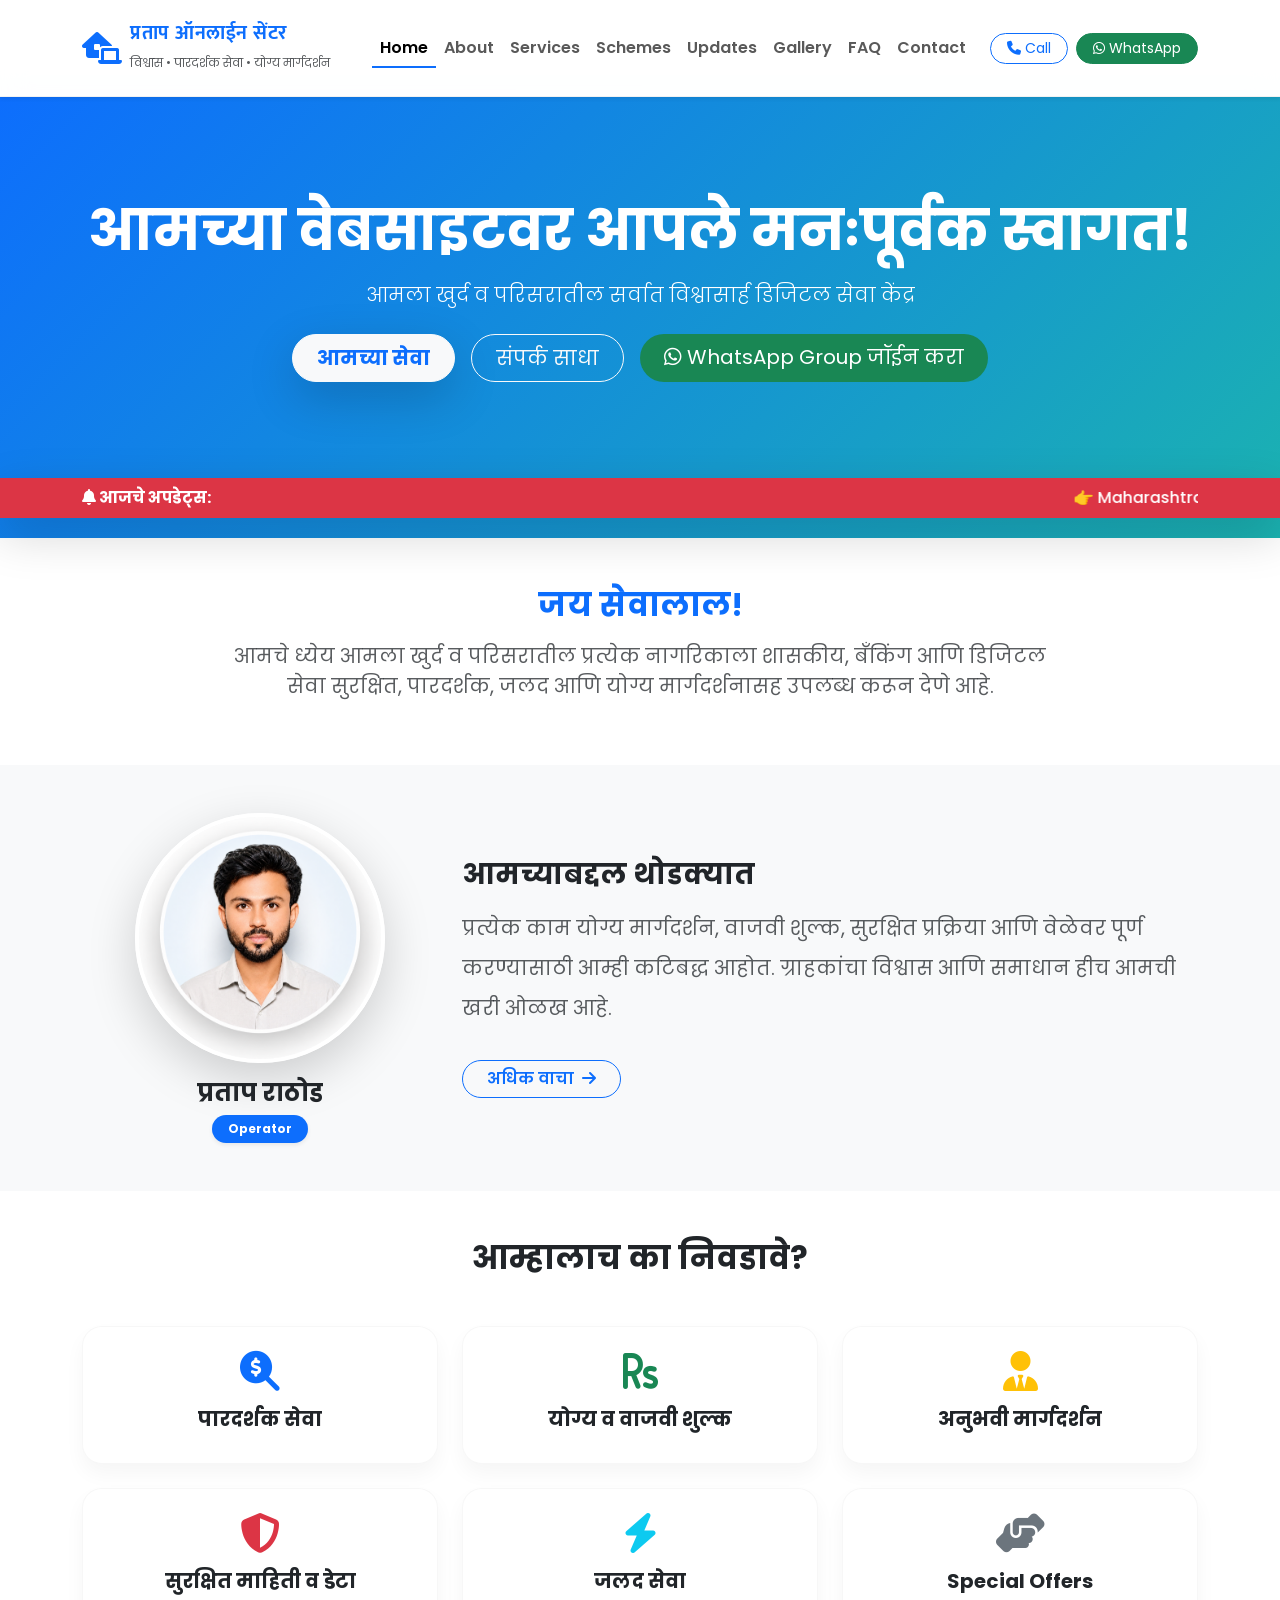
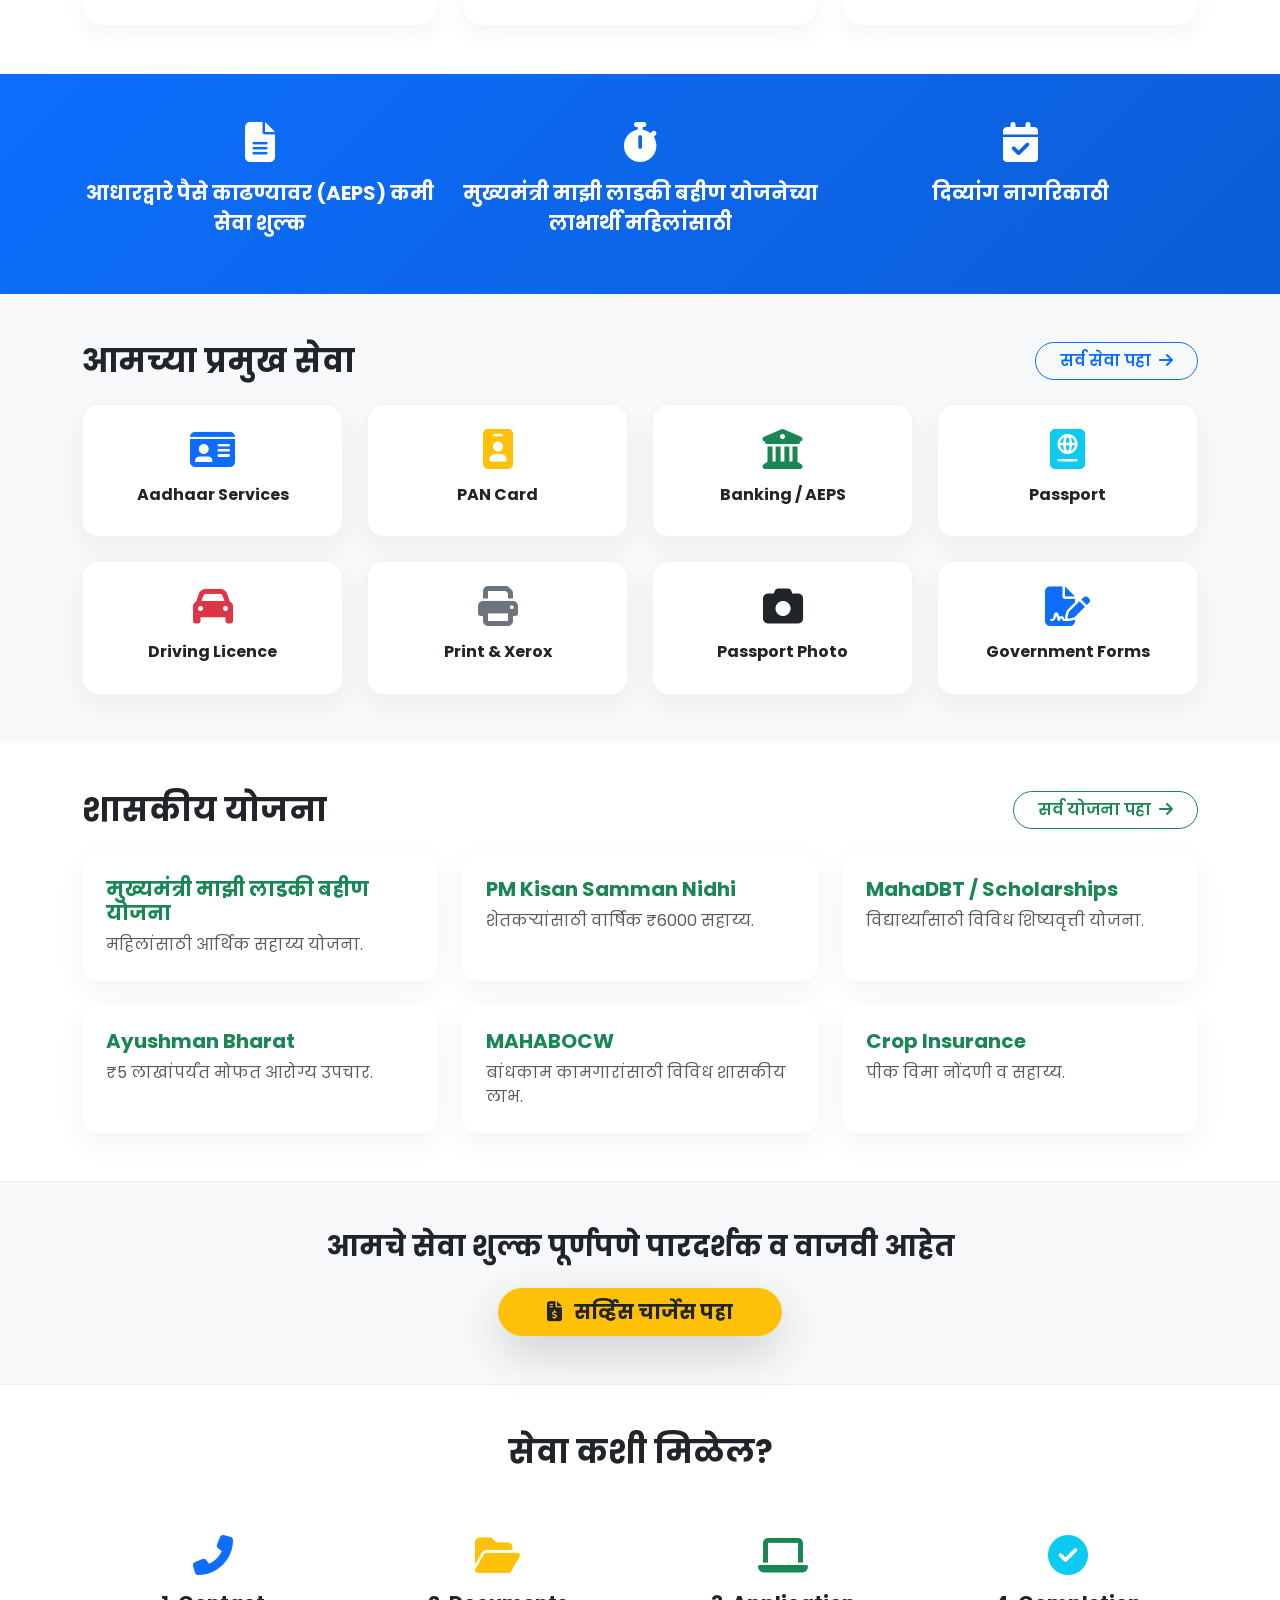
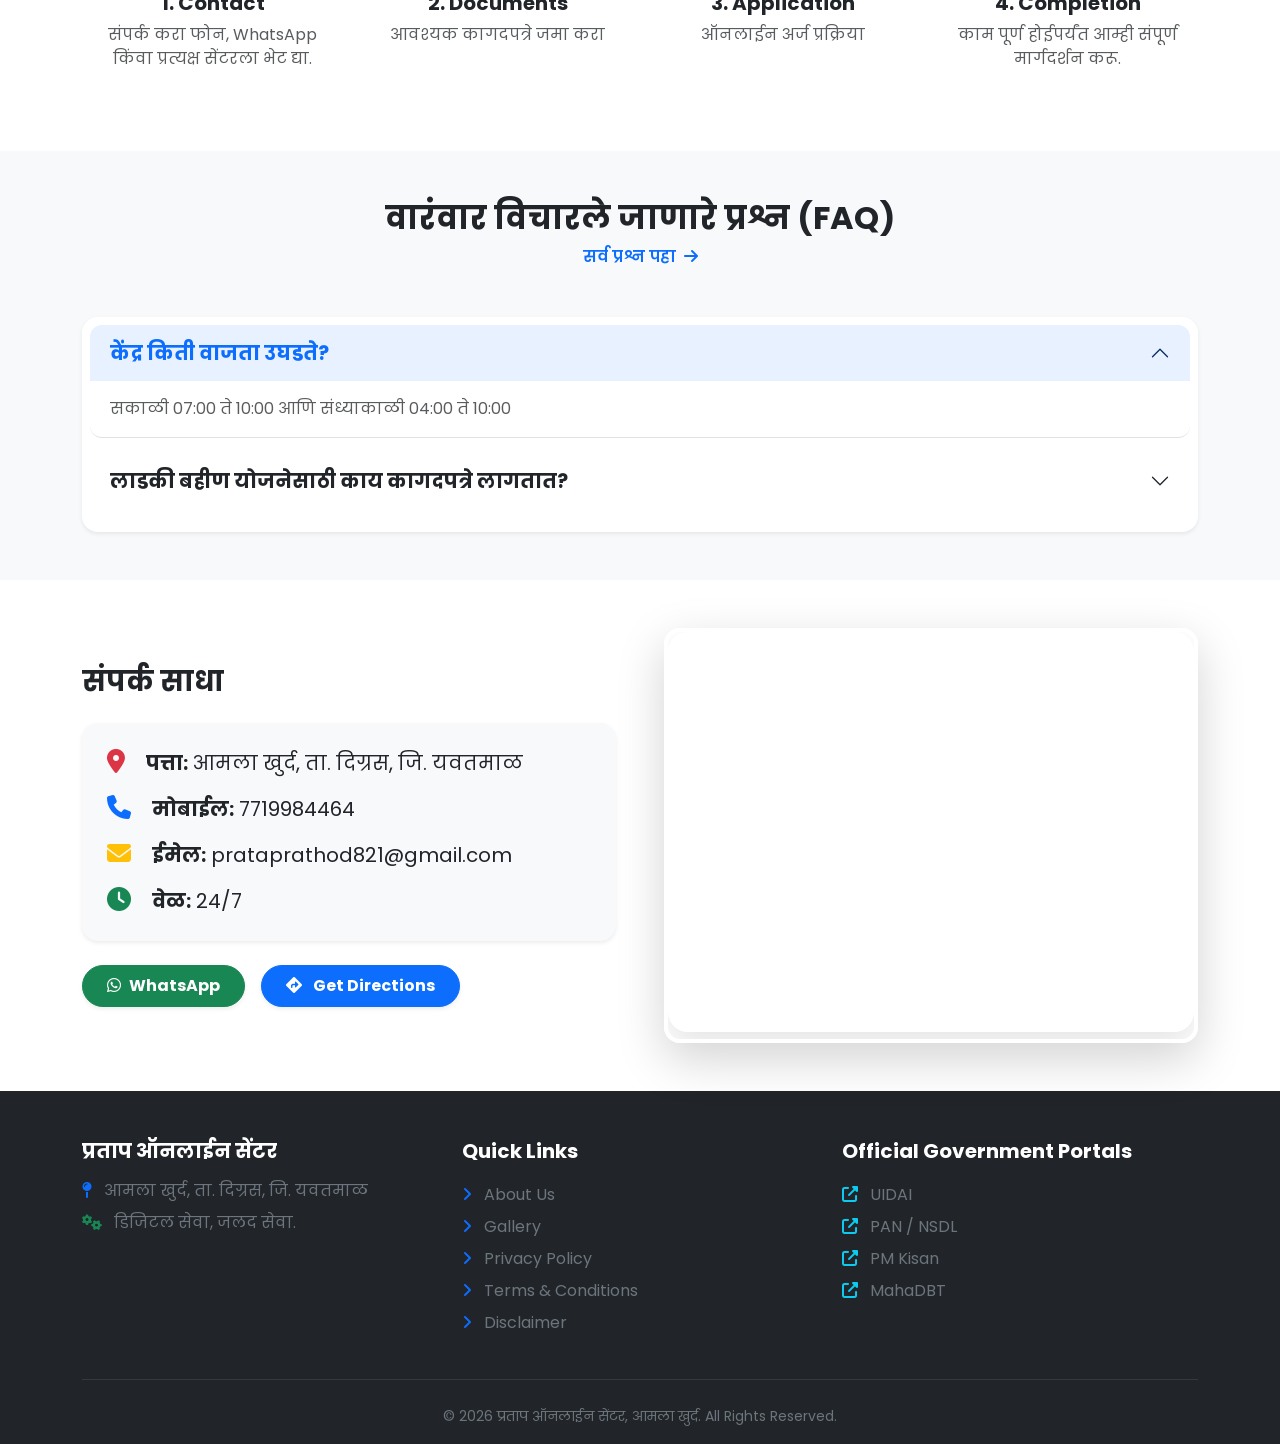
==== commit 22e27fff: "Update index.html" ====
--- a/index.html
+++ b/index.html
@@ -261,7 +261,7 @@
         <div class="container">
             <div class="row align-items-center">
                 <div class="col-md-4 text-center mb-4 mb-md-0" data-aos="fade-right">
-                    <img src="owner.png" alt="Owner" class="img-fluid rounded-circle shadow-lg mb-3 border border-4 border-white" style="width:250px; height:250px; object-fit: cover; transition: transform 0.5s ease;" onmouseover="this.style.transform='scale(1.05)'" onmouseout="this.style.transform='scale(1)'">
+                    <img src="onwer.png" alt="Owner" class="img-fluid rounded-circle shadow-lg mb-3 border border-4 border-white" style="width:250px; height:250px; object-fit: cover; transition: transform 0.5s ease;" onmouseover="this.style.transform='scale(1.05)'" onmouseout="this.style.transform='scale(1)'">
                     <h4 class="fw-bold text-dark">प्रताप राठोड</h4>
                     <span class="badge bg-primary px-3 py-2 rounded-pill shadow-sm">Operator</span>
                 </div>
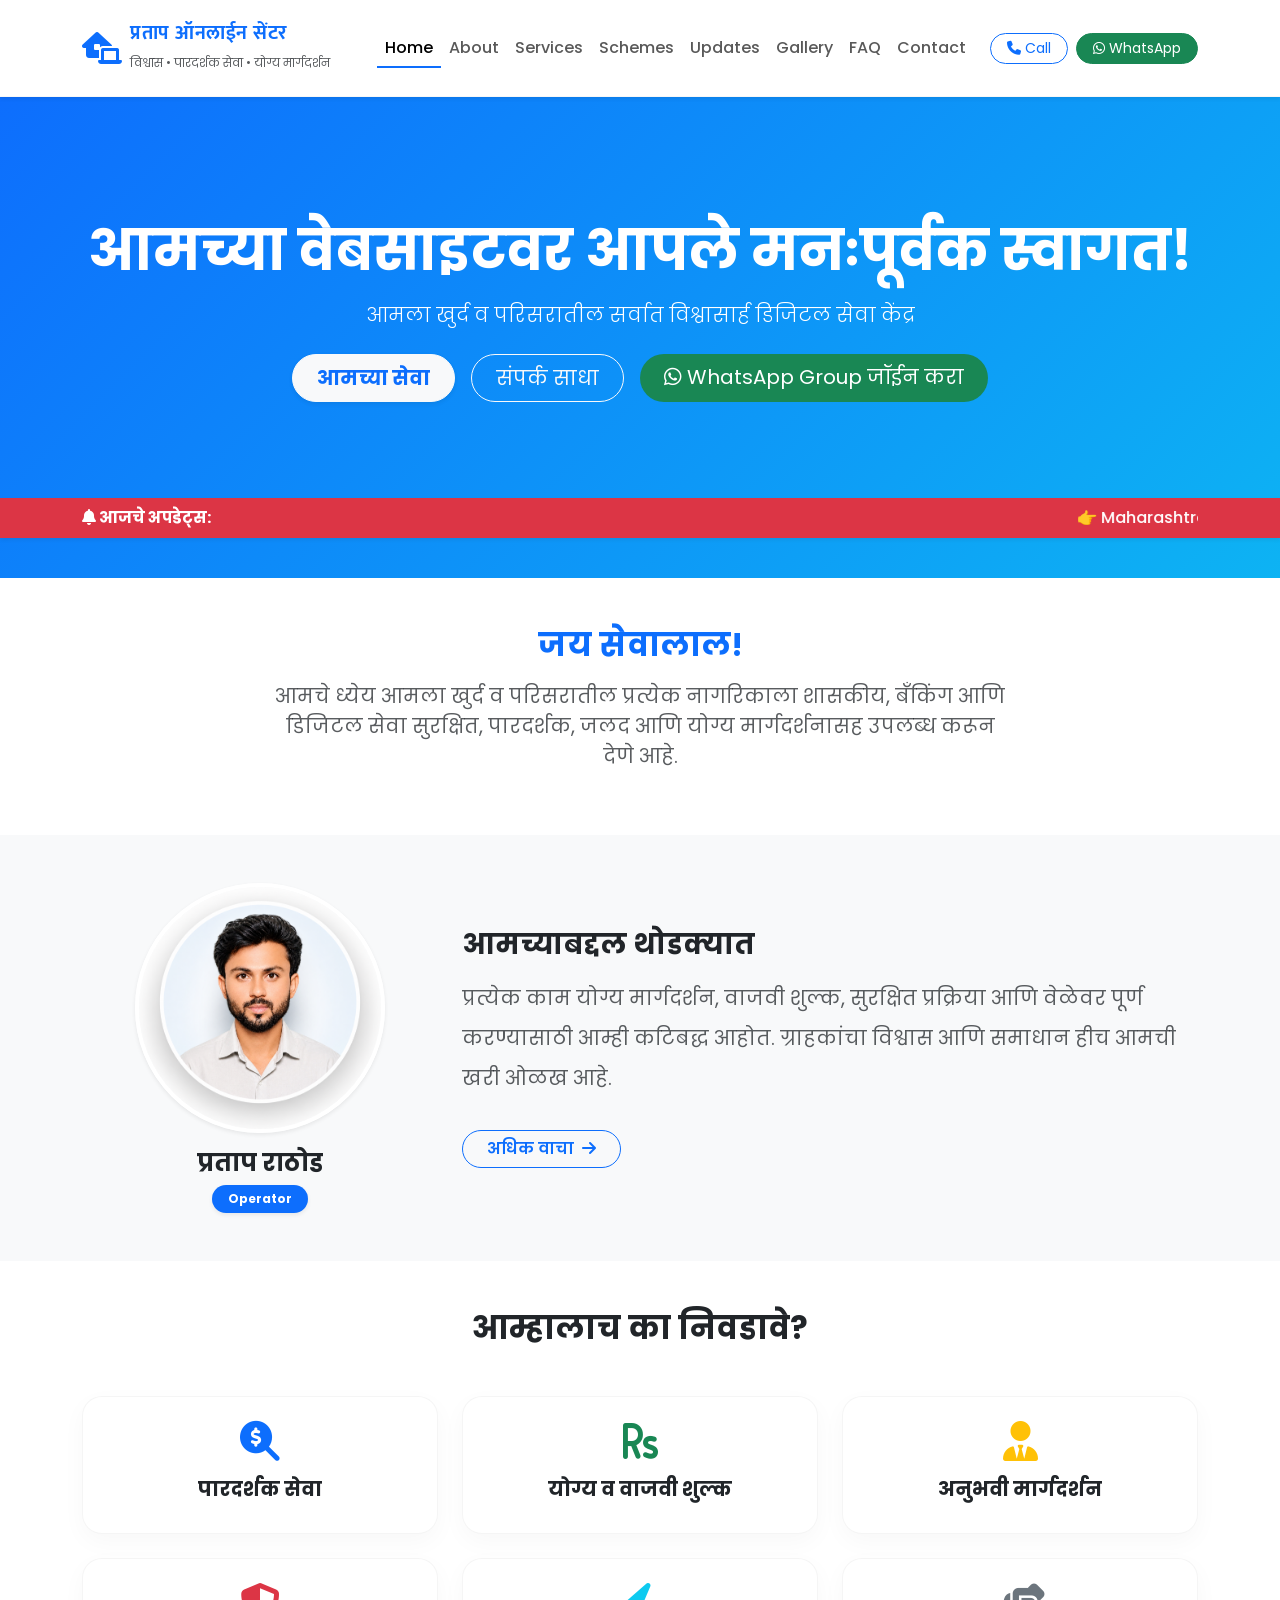
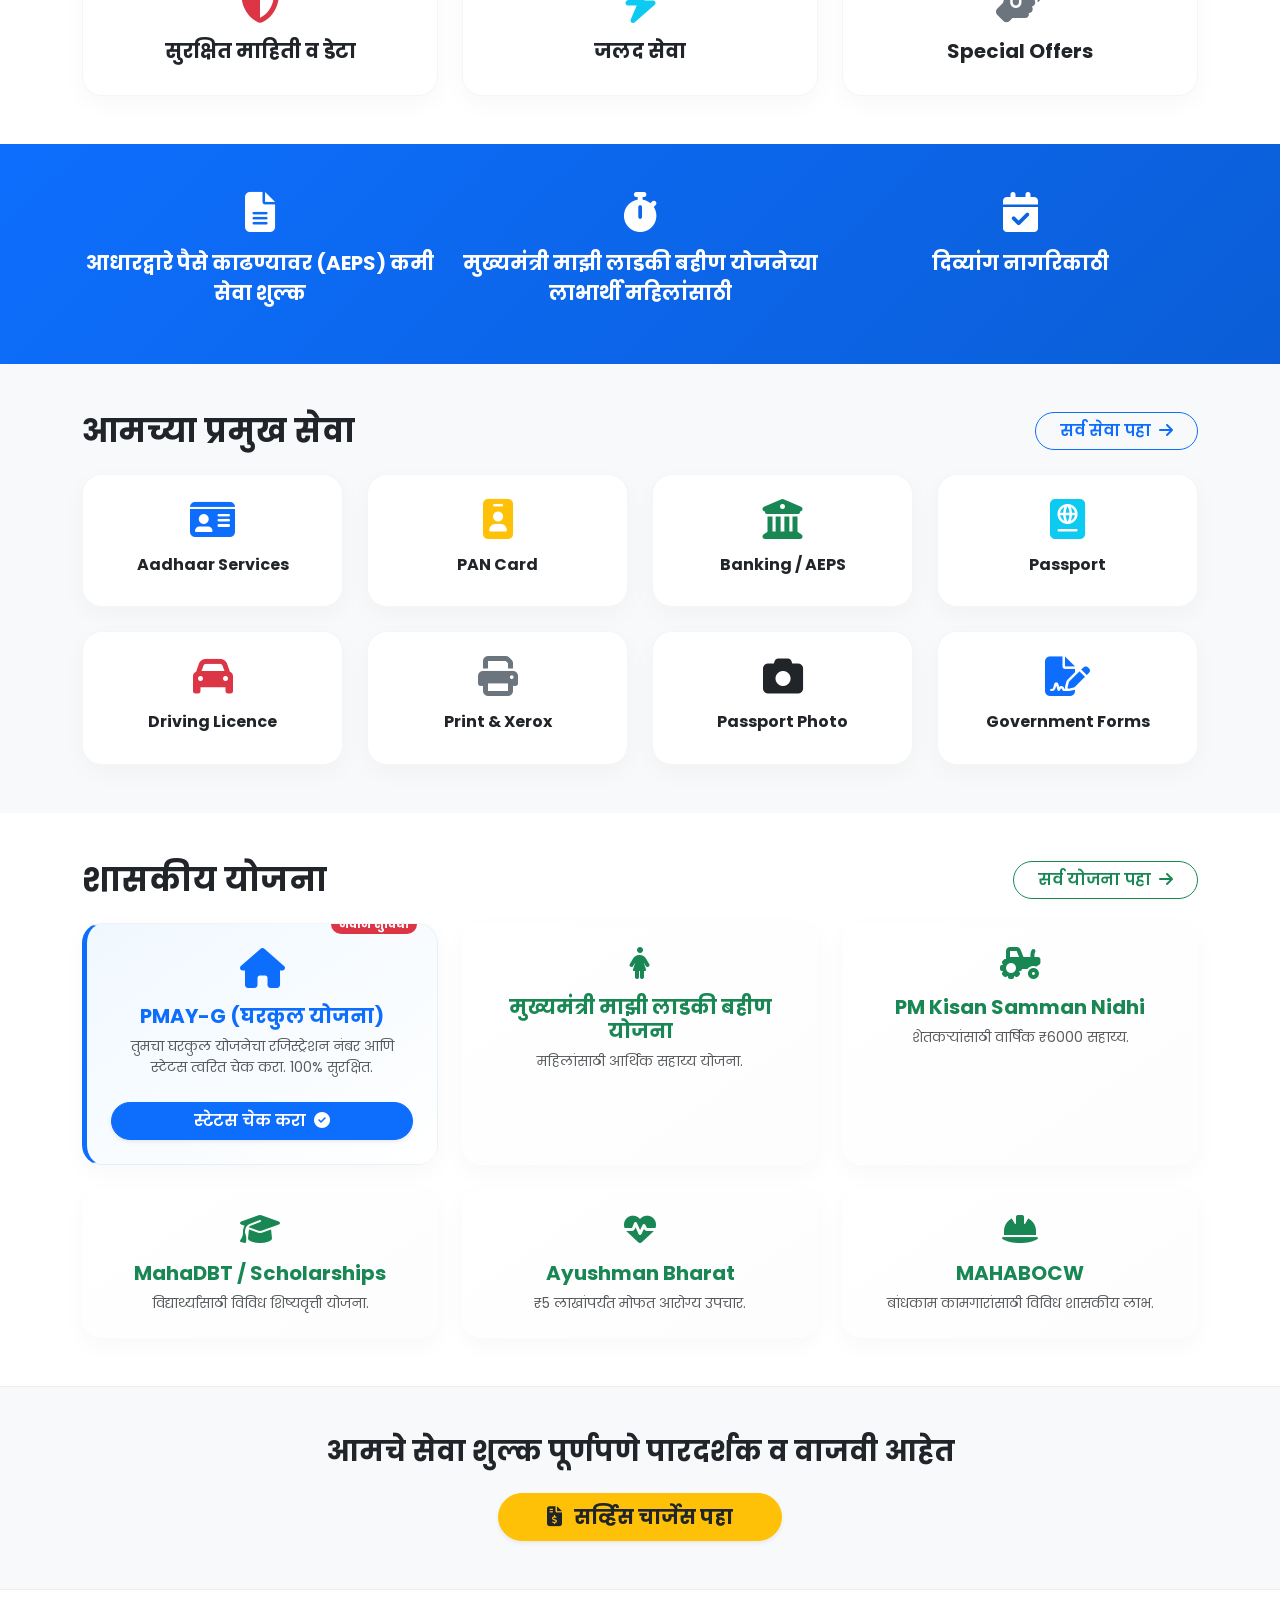
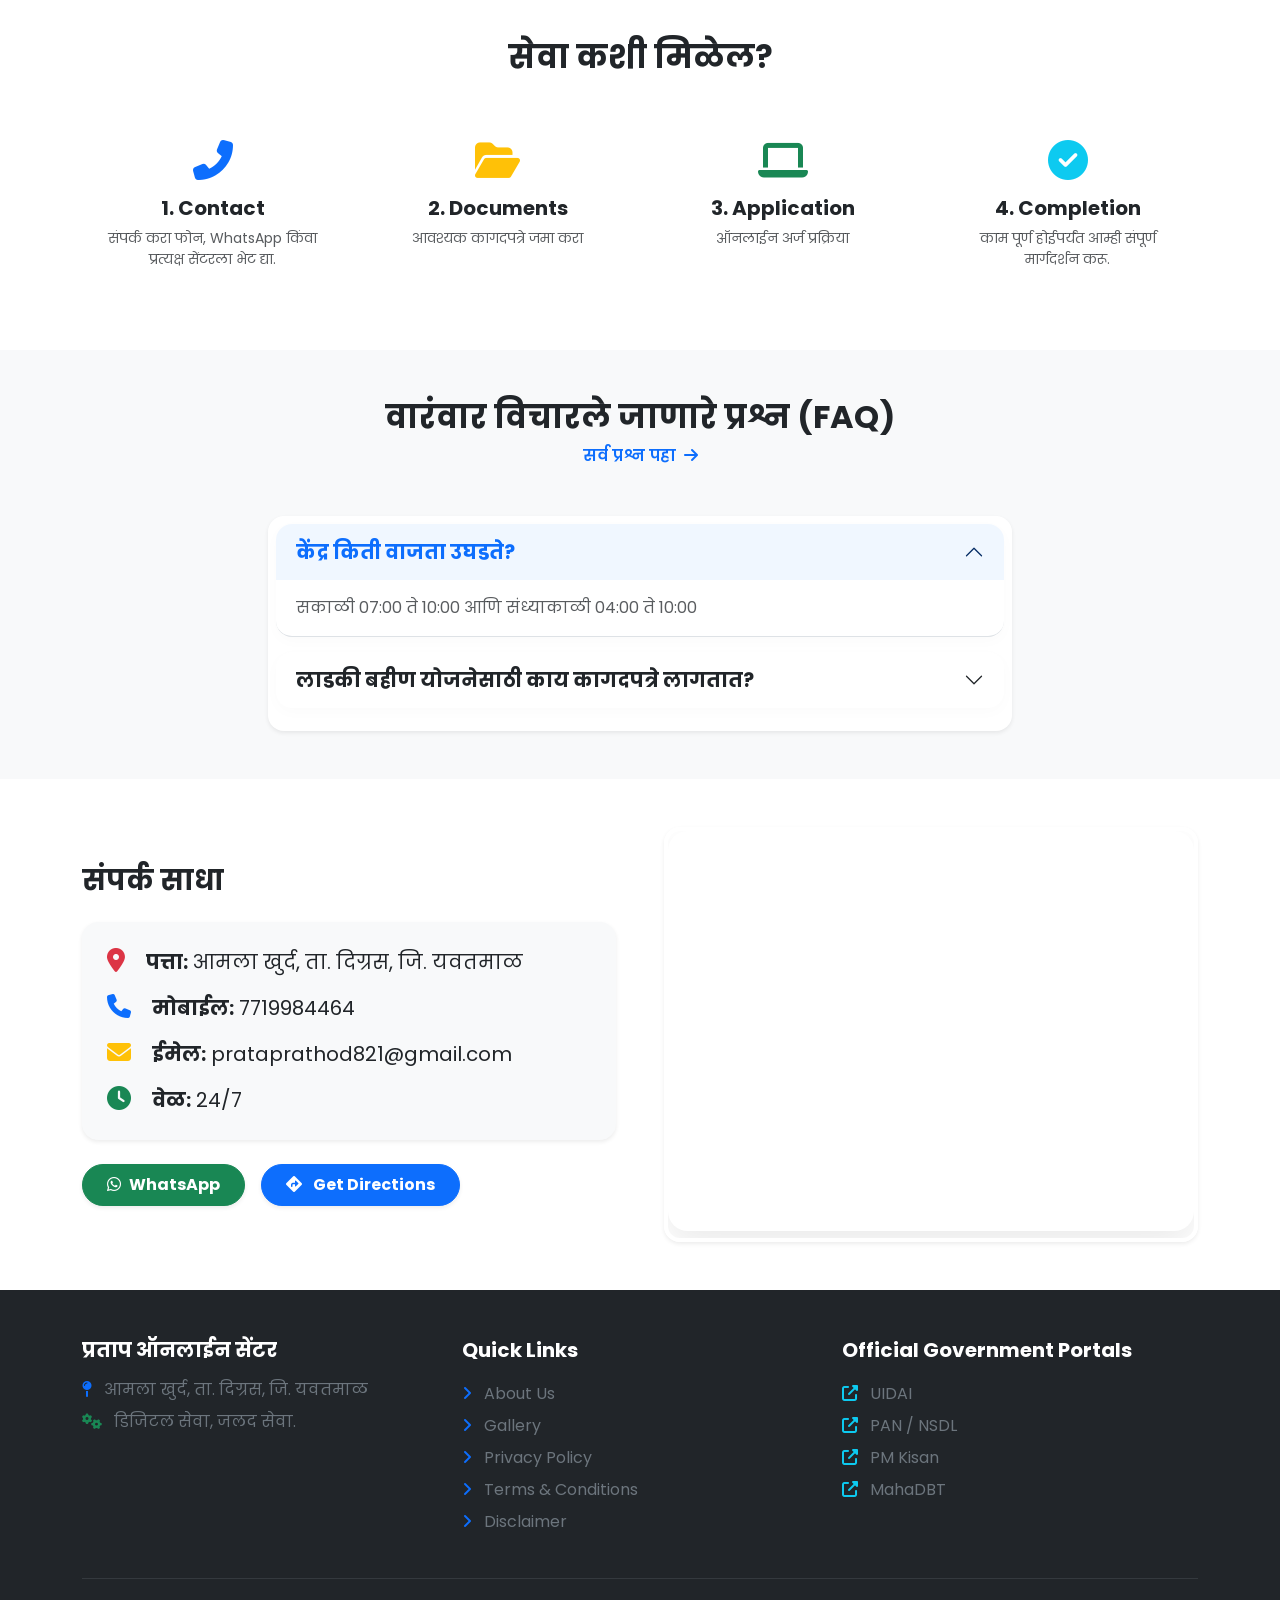
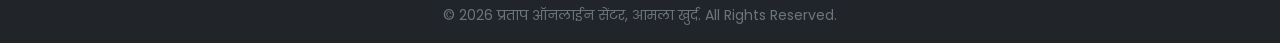
==== commit d97e9500: "Update index.html" ====
--- a/index.html
+++ b/index.html
@@ -2,7 +2,7 @@
 <html lang="mr">
 <head>
     <meta charset="UTF-8">
-    <meta name="viewport" content="width=device-width, initial-scale=1.0">
+    <meta name="viewport" content="width=device-width, initial-scale=1.0, maximum-scale=1.0, user-scalable=no">
     <title>प्रताप ऑनलाईन सेंटर | Pratap Online Centre</title>
     
     <!-- Google Fonts for Premium Typography -->
@@ -19,17 +19,24 @@
 
     <!-- Premium Custom CSS -->
     <style>
+        /* Mobile Scroll Issue Fix */
+        html, body {
+            overflow-x: hidden !important;
+            width: 100%;
+            margin: 0;
+            padding: 0;
+        }
+
         body {
             font-family: 'Poppins', 'Mukta', sans-serif;
-            background-color: #f8f9fa;
-            overflow-x: hidden;
+            background-color: #f4f7f9; /* Softer premium background */
         }
         
         /* Navbar Styling */
         .navbar {
             backdrop-filter: blur(15px);
-            background-color: rgba(255, 255, 255, 0.9) !important;
-            border-bottom: 1px solid rgba(0,0,0,0.05);
+            background-color: rgba(255, 255, 255, 0.95) !important;
+            border-bottom: 1px solid rgba(0,0,0,0.03);
             transition: all 0.3s ease;
         }
         .navbar-brand h5 {
@@ -39,6 +46,7 @@
         .nav-link {
             position: relative;
             transition: color 0.3s ease;
+            font-weight: 500;
         }
         .nav-link::after {
             content: '';
@@ -54,11 +62,11 @@
 
         /* Hero Section Styling - Animated Gradient */
         .hero-section {
-            background: linear-gradient(-45deg, #0d6efd, #0dcaf0, #20c997, #0d6efd);
+            background: linear-gradient(-45deg, #0d6efd, #0b5ed7, #0dcaf0, #0d6efd);
             background-size: 400% 400%;
             animation: gradientBG 15s ease infinite;
             color: white;
-            padding: 100px 0 20px 0;
+            padding: 120px 0 40px 0;
             text-align: center;
             position: relative;
         }
@@ -78,55 +86,59 @@
             70% { box-shadow: 0 0 0 15px rgba(255, 255, 255, 0); }
             100% { box-shadow: 0 0 0 0 rgba(255, 255, 255, 0); }
         }
+
+        /* Highlight Badge Animation */
+        .pulse-badge {
+            animation: pulse-red 2s infinite;
+        }
+        @keyframes pulse-red {
+            0% { box-shadow: 0 0 0 0 rgba(220, 53, 69, 0.5); }
+            70% { box-shadow: 0 0 0 10px rgba(220, 53, 69, 0); }
+            100% { box-shadow: 0 0 0 0 rgba(220, 53, 69, 0); }
+        }
         
-        /* Card Hover Effects */
-        .service-card, .scheme-card {
+        /* Premium Card Hover Effects */
+        .service-card, .scheme-card, .why-card {
             transition: all 0.4s cubic-bezier(0.175, 0.885, 0.32, 1.275);
-            border: 1px solid rgba(0,0,0,0.05);
-            border-radius: 16px;
-            box-shadow: 0 10px 30px rgba(0,0,0,0.05);
-            background: white;
+            border: 1px solid rgba(0,0,0,0.04);
+            border-radius: 20px;
+            box-shadow: 0 8px 25px rgba(0,0,0,0.03);
+            background: #ffffff;
             overflow: hidden;
             position: relative;
+            z-index: 1;
         }
         .service-card::before, .scheme-card::before {
             content: '';
             position: absolute;
             top: 0; left: 0; width: 100%; height: 4px;
-            background: #0d6efd;
+            background: linear-gradient(90deg, #0d6efd, #0dcaf0);
             transform: scaleX(0);
             transition: transform 0.4s ease;
             transform-origin: left;
+            z-index: -1;
         }
         .service-card:hover::before, .scheme-card:hover::before {
             transform: scaleX(1);
         }
-        .service-card:hover, .scheme-card:hover {
-            transform: translateY(-10px);
-            box-shadow: 0 20px 40px rgba(13, 110, 253, 0.15);
-        }
-
-        /* Icon styling in why choose us */
-        .why-card {
-            transition: all 0.4s ease;
-            border-radius: 20px !important;
-            border: 1px solid rgba(0,0,0,0.03);
-            box-shadow: 0 10px 20px rgba(0,0,0,0.04) !important;
-        }
-        .why-card:hover {
-            transform: translateY(-8px) scale(1.02);
-            box-shadow: 0 15px 30px rgba(0,0,0,0.1) !important;
-            background: linear-gradient(180deg, #ffffff 0%, #f8f9fa 100%);
+        .service-card:hover, .scheme-card:hover, .why-card:hover {
+            transform: translateY(-8px);
+            box-shadow: 0 15px 35px rgba(13, 110, 253, 0.1);
+        }
+        
+        /* Premium Scheme Card specific */
+        .scheme-card {
+            background: linear-gradient(145deg, #ffffff, #fdfdfd);
         }
 
         /* Map styling */
         .map-container iframe {
             border-radius: 20px;
-            box-shadow: 0 15px 35px rgba(0,0,0,0.1);
+            box-shadow: 0 15px 35px rgba(0,0,0,0.08);
             transition: all 0.3s ease;
         }
         .map-container iframe:hover {
-            box-shadow: 0 20px 40px rgba(0,0,0,0.15);
+            box-shadow: 0 20px 40px rgba(0,0,0,0.12);
         }
 
         /* Floating Action Buttons */
@@ -149,41 +161,42 @@
             transform: translateY(0) scale(1);
         }
         .float-btn {
-            width: 60px;
-            height: 60px;
+            width: 55px;
+            height: 55px;
             border-radius: 50%;
             display: flex;
             align-items: center;
             justify-content: center;
             color: white;
-            font-size: 26px;
+            font-size: 24px;
             text-decoration: none;
-            box-shadow: 0 8px 25px rgba(0,0,0,0.25);
+            box-shadow: 0 8px 25px rgba(0,0,0,0.2);
             transition: all 0.3s ease;
         }
         .float-btn:hover {
             color: white;
-            transform: scale(1.15) rotate(5deg);
-            box-shadow: 0 12px 30px rgba(0,0,0,0.3);
+            transform: scale(1.1) rotate(5deg);
+            box-shadow: 0 12px 30px rgba(0,0,0,0.25);
         }
         .whatsapp { background: linear-gradient(135deg, #25D366, #128C7E); }
-        .call { background: linear-gradient(135deg, #007bff, #0056b3); }
-        .top { background: linear-gradient(135deg, #6c757d, #343a40); font-size: 20px; }
+        .call { background: linear-gradient(135deg, #0d6efd, #0a58ca); }
+        .top { background: linear-gradient(135deg, #6c757d, #495057); font-size: 18px; }
         
         /* Smooth Scroll */
         html { scroll-behavior: smooth; }
         
         /* Accordion Premium Style */
         .accordion-button:not(.collapsed) {
-            background-color: #e7f1ff;
+            background-color: #f0f7ff;
             color: #0d6efd;
             box-shadow: none;
         }
         .accordion-item {
-            border: 1px solid rgba(0,0,0,0.05);
-            border-radius: 12px !important;
+            border: 1px solid rgba(0,0,0,0.04);
+            border-radius: 16px !important;
             margin-bottom: 15px;
             overflow: hidden;
+            box-shadow: 0 4px 15px rgba(0,0,0,0.02);
         }
     </style>
 </head>
@@ -227,7 +240,7 @@
             <h1 class="display-4 fw-bold mb-3">आमच्या वेबसाइटवर आपले मनःपूर्वक स्वागत!</h1>
             <p class="lead mb-4 fw-light">आमला खुर्द व परिसरातील सर्वात विश्वासार्ह डिजिटल सेवा केंद्र</p>
             <div class="d-flex justify-content-center flex-wrap gap-3 mb-4">
-                <a href="services.html" class="btn btn-light text-primary btn-lg rounded-pill shadow-lg px-4 fw-bold">आमच्या सेवा</a>
+                <a href="services.html" class="btn btn-light text-primary btn-lg rounded-pill shadow-sm px-4 fw-bold">आमच्या सेवा</a>
                 <a href="tel:+917719984464" class="btn btn-outline-light btn-lg rounded-pill px-4">संपर्क साधा</a>
                 <a href="https://chat.whatsapp.com/Bs4FpjwGMJm9PBVcxY9R01?s=cl&p=a&ilr=4" class="btn btn-success btn-lg rounded-pill px-4 btn-pulse border-0">
                     <i class="fab fa-whatsapp"></i> WhatsApp Group जॉईन करा
@@ -236,7 +249,7 @@
         </div>
 
         <!-- 12. Latest Updates Ribbon -->
-        <div class="bg-danger text-white py-2 shadow-lg mt-4">
+        <div class="bg-danger text-white py-2 shadow-sm mt-4 w-100 overflow-hidden">
             <div class="container d-flex align-items-center">
                 <strong class="me-3 flex-shrink-0"><i class="fas fa-bell"></i> आजचे अपडेट्स:</strong>
                 <marquee class="mb-0 fw-medium" onmouseover="this.stop();" onmouseout="this.start();">
@@ -252,7 +265,7 @@
     <section class="py-5 bg-white">
         <div class="container text-center" data-aos="zoom-in" data-aos-duration="800">
             <h2 class="fw-bold mb-3 text-primary">जय सेवालाल!</h2>
-            <p class="text-muted w-75 mx-auto fs-5">आमचे ध्येय आमला खुर्द व परिसरातील प्रत्येक नागरिकाला शासकीय, बँकिंग आणि डिजिटल सेवा सुरक्षित, पारदर्शक, जलद आणि योग्य मार्गदर्शनासह उपलब्ध करून देणे आहे.</p>
+            <p class="text-muted col-lg-8 mx-auto fs-5">आमचे ध्येय आमला खुर्द व परिसरातील प्रत्येक नागरिकाला शासकीय, बँकिंग आणि डिजिटल सेवा सुरक्षित, पारदर्शक, जलद आणि योग्य मार्गदर्शनासह उपलब्ध करून देणे आहे.</p>
         </div>
     </section>
 
@@ -261,7 +274,7 @@
         <div class="container">
             <div class="row align-items-center">
                 <div class="col-md-4 text-center mb-4 mb-md-0" data-aos="fade-right">
-                    <img src="onwer.png" alt="Owner" class="img-fluid rounded-circle shadow-lg mb-3 border border-4 border-white" style="width:250px; height:250px; object-fit: cover; transition: transform 0.5s ease;" onmouseover="this.style.transform='scale(1.05)'" onmouseout="this.style.transform='scale(1)'">
+                    <img src="onwer.png" alt="Owner" class="img-fluid rounded-circle shadow-sm mb-3 border border-4 border-white" style="width:250px; height:250px; object-fit: cover; transition: transform 0.5s ease;" onmouseover="this.style.transform='scale(1.03)'" onmouseout="this.style.transform='scale(1)'">
                     <h4 class="fw-bold text-dark">प्रताप राठोड</h4>
                     <span class="badge bg-primary px-3 py-2 rounded-pill shadow-sm">Operator</span>
                 </div>
@@ -329,7 +342,7 @@
         </div>
     </section>
 
-    <!-- 10. Government Schemes -->
+    <!-- 10. Government Schemes (UPDATED with PMAY-G Card) -->
     <section class="py-5 bg-white">
         <div class="container">
             <div class="d-flex justify-content-between align-items-center mb-4 flex-wrap" data-aos="fade-down">
@@ -337,12 +350,26 @@
                 <a href="schemes.html" class="btn btn-outline-success rounded-pill px-4 mt-2 mt-sm-0 fw-semibold">सर्व योजना पहा <i class="fas fa-arrow-right ms-1"></i></a>
             </div>
             <div class="row g-4">
-                <div class="col-md-4" data-aos="zoom-in" data-aos-delay="100"><div class="card scheme-card border-0 h-100"><div class="card-body p-4"><h5 class="card-title text-success fw-bold">मुख्यमंत्री माझी लाडकी बहीण योजना</h5><p class="card-text text-muted">महिलांसाठी आर्थिक सहाय्य योजना.</p></div></div></div>
-                <div class="col-md-4" data-aos="zoom-in" data-aos-delay="200"><div class="card scheme-card border-0 h-100"><div class="card-body p-4"><h5 class="card-title text-success fw-bold">PM Kisan Samman Nidhi</h5><p class="card-text text-muted">शेतकऱ्यांसाठी वार्षिक ₹6000 सहाय्य.</p></div></div></div>
-                <div class="col-md-4" data-aos="zoom-in" data-aos-delay="300"><div class="card scheme-card border-0 h-100"><div class="card-body p-4"><h5 class="card-title text-success fw-bold">MahaDBT / Scholarships</h5><p class="card-text text-muted">विद्यार्थ्यांसाठी विविध शिष्यवृत्ती योजना.</p></div></div></div>
-                <div class="col-md-4" data-aos="zoom-in" data-aos-delay="400"><div class="card scheme-card border-0 h-100"><div class="card-body p-4"><h5 class="card-title text-success fw-bold">Ayushman Bharat</h5><p class="card-text text-muted">₹5 लाखांपर्यंत मोफत आरोग्य उपचार.</p></div></div></div>
-                <div class="col-md-4" data-aos="zoom-in" data-aos-delay="500"><div class="card scheme-card border-0 h-100"><div class="card-body p-4"><h5 class="card-title text-success fw-bold">MAHABOCW</h5><p class="card-text text-muted">बांधकाम कामगारांसाठी विविध शासकीय लाभ.</p></div></div></div>
-                <div class="col-md-4" data-aos="zoom-in" data-aos-delay="600"><div class="card scheme-card border-0 h-100"><div class="card-body p-4"><h5 class="card-title text-success fw-bold">Crop Insurance</h5><p class="card-text text-muted">पीक विमा नोंदणी व सहाय्य.</p></div></div></div>
+                
+                <!-- NEW PMAY-G Status Check Feature Card -->
+                <div class="col-md-4" data-aos="zoom-in" data-aos-delay="50">
+                    <div class="card scheme-card h-100" style="background: linear-gradient(145deg, #f0f8ff, #ffffff); border-left: 5px solid #0d6efd !important;">
+                        <div class="card-body p-4 text-center position-relative">
+                            <span class="badge bg-danger rounded-pill pulse-badge mb-3 position-absolute" style="top: -10px; right: 20px;">नवीन सुविधा</span>
+                            <i class="fas fa-home fs-1 text-primary mb-3"></i>
+                            <h5 class="card-title text-primary fw-bold">PMAY-G (घरकुल योजना)</h5>
+                            <p class="card-text text-muted small">तुमचा घरकुल योजनेचा रजिस्ट्रेशन नंबर आणि स्टेटस त्वरित चेक करा. 100% सुरक्षित.</p>
+                            <a href="pmay-g.html" class="btn btn-primary rounded-pill px-4 mt-2 shadow-sm w-100 fw-semibold">स्टेटस चेक करा <i class="fas fa-check-circle ms-1"></i></a>
+                        </div>
+                    </div>
+                </div>
+                
+                <!-- Existing Scheme Cards -->
+                <div class="col-md-4" data-aos="zoom-in" data-aos-delay="100"><div class="card scheme-card border-0 h-100"><div class="card-body p-4 text-center"><i class="fas fa-female fs-2 text-success mb-3"></i><h5 class="card-title text-success fw-bold">मुख्यमंत्री माझी लाडकी बहीण योजना</h5><p class="card-text text-muted small">महिलांसाठी आर्थिक सहाय्य योजना.</p></div></div></div>
+                <div class="col-md-4" data-aos="zoom-in" data-aos-delay="200"><div class="card scheme-card border-0 h-100"><div class="card-body p-4 text-center"><i class="fas fa-tractor fs-2 text-success mb-3"></i><h5 class="card-title text-success fw-bold">PM Kisan Samman Nidhi</h5><p class="card-text text-muted small">शेतकऱ्यांसाठी वार्षिक ₹6000 सहाय्य.</p></div></div></div>
+                <div class="col-md-4" data-aos="zoom-in" data-aos-delay="300"><div class="card scheme-card border-0 h-100"><div class="card-body p-4 text-center"><i class="fas fa-graduation-cap fs-2 text-success mb-3"></i><h5 class="card-title text-success fw-bold">MahaDBT / Scholarships</h5><p class="card-text text-muted small">विद्यार्थ्यांसाठी विविध शिष्यवृत्ती योजना.</p></div></div></div>
+                <div class="col-md-4" data-aos="zoom-in" data-aos-delay="400"><div class="card scheme-card border-0 h-100"><div class="card-body p-4 text-center"><i class="fas fa-heartbeat fs-2 text-success mb-3"></i><h5 class="card-title text-success fw-bold">Ayushman Bharat</h5><p class="card-text text-muted small">₹5 लाखांपर्यंत मोफत आरोग्य उपचार.</p></div></div></div>
+                <div class="col-md-4" data-aos="zoom-in" data-aos-delay="500"><div class="card scheme-card border-0 h-100"><div class="card-body p-4 text-center"><i class="fas fa-hard-hat fs-2 text-success mb-3"></i><h5 class="card-title text-success fw-bold">MAHABOCW</h5><p class="card-text text-muted small">बांधकाम कामगारांसाठी विविध शासकीय लाभ.</p></div></div></div>
             </div>
         </div>
     </section>
@@ -351,7 +378,7 @@
     <section class="py-5 text-center" style="background: url('https://www.transparenttextures.com/patterns/cubes.png'), #f8f9fa; border-top: 1px solid #eee; border-bottom: 1px solid #eee;">
         <div class="container" data-aos="fade-up">
             <h3 class="mb-4 fw-bold text-dark">आमचे सेवा शुल्क पूर्णपणे पारदर्शक व वाजवी आहेत</h3>
-            <a href="charges.html" class="btn btn-warning btn-lg fw-bold rounded-pill px-5 shadow-lg btn-pulse text-dark"><i class="fas fa-file-invoice-dollar me-2"></i> सर्व्हिस चार्जेस पहा</a>
+            <a href="charges.html" class="btn btn-warning btn-lg fw-bold rounded-pill px-5 shadow-sm btn-pulse text-dark"><i class="fas fa-file-invoice-dollar me-2"></i> सर्व्हिस चार्जेस पहा</a>
         </div>
     </section>
 
@@ -360,10 +387,10 @@
         <div class="container text-center">
             <h2 class="fw-bold mb-5 text-dark" data-aos="fade-down">सेवा कशी मिळेल?</h2>
             <div class="row g-4 position-relative">
-                <div class="col-md-3" data-aos="fade-up" data-aos-delay="100"><div class="p-3"><i class="fas fa-phone-alt fs-1 text-primary mb-3"></i><h5 class="fw-bold">1. Contact</h5><p class="text-muted">संपर्क करा फोन, WhatsApp किंवा प्रत्यक्ष सेंटरला भेट द्या.</p></div></div>
-                <div class="col-md-3" data-aos="fade-up" data-aos-delay="200"><div class="p-3"><i class="fas fa-folder-open fs-1 text-warning mb-3"></i><h5 class="fw-bold">2. Documents</h5><p class="text-muted">आवश्यक कागदपत्रे जमा करा</p></div></div>
-                <div class="col-md-3" data-aos="fade-up" data-aos-delay="300"><div class="p-3"><i class="fas fa-laptop fs-1 text-success mb-3"></i><h5 class="fw-bold">3. Application</h5><p class="text-muted">ऑनलाईन अर्ज प्रक्रिया</p></div></div>
-                <div class="col-md-3" data-aos="fade-up" data-aos-delay="400"><div class="p-3"><i class="fas fa-check-circle fs-1 text-info mb-3"></i><h5 class="fw-bold">4. Completion</h5><p class="text-muted">काम पूर्ण होईपर्यंत आम्ही संपूर्ण मार्गदर्शन करू.</p></div></div>
+                <div class="col-md-3" data-aos="fade-up" data-aos-delay="100"><div class="p-3"><i class="fas fa-phone-alt fs-1 text-primary mb-3"></i><h5 class="fw-bold">1. Contact</h5><p class="text-muted small">संपर्क करा फोन, WhatsApp किंवा प्रत्यक्ष सेंटरला भेट द्या.</p></div></div>
+                <div class="col-md-3" data-aos="fade-up" data-aos-delay="200"><div class="p-3"><i class="fas fa-folder-open fs-1 text-warning mb-3"></i><h5 class="fw-bold">2. Documents</h5><p class="text-muted small">आवश्यक कागदपत्रे जमा करा</p></div></div>
+                <div class="col-md-3" data-aos="fade-up" data-aos-delay="300"><div class="p-3"><i class="fas fa-laptop fs-1 text-success mb-3"></i><h5 class="fw-bold">3. Application</h5><p class="text-muted small">ऑनलाईन अर्ज प्रक्रिया</p></div></div>
+                <div class="col-md-3" data-aos="fade-up" data-aos-delay="400"><div class="p-3"><i class="fas fa-check-circle fs-1 text-info mb-3"></i><h5 class="fw-bold">4. Completion</h5><p class="text-muted small">काम पूर्ण होईपर्यंत आम्ही संपूर्ण मार्गदर्शन करू.</p></div></div>
             </div>
         </div>
     </section>
@@ -375,7 +402,8 @@
                 <h2 class="fw-bold text-dark">वारंवार विचारले जाणारे प्रश्न (FAQ)</h2>
                 <a href="faq.html" class="text-primary text-decoration-none fw-semibold">सर्व प्रश्न पहा <i class="fas fa-arrow-right ms-1"></i></a>
             </div>
-            <div class="accordion w-lg-75 mx-auto shadow-sm bg-white rounded-4 p-2" id="faqAccordion">
+            <!-- Fixed w-lg-75 issue here by using col-lg-8 mx-auto for responsive safety -->
+            <div class="accordion col-lg-8 mx-auto shadow-sm bg-white rounded-4 p-2" id="faqAccordion">
                 <div class="accordion-item border-0 border-bottom">
                     <h2 class="accordion-header">
                         <button class="accordion-button fw-bold fs-5" type="button" data-bs-toggle="collapse" data-bs-target="#faq1">केंद्र किती वाजता उघडते?</button>
@@ -414,8 +442,7 @@
                     </div>
                 </div>
                 <div class="col-md-6" data-aos="fade-left">
-                    <div class="map-container rounded-4 overflow-hidden shadow-lg border border-4 border-white">
-                        <!-- Corrected and fully working Google Map -->
+                    <div class="map-container rounded-4 overflow-hidden shadow-sm border border-4 border-white">
                         <iframe src="https://www.google.com/maps/embed?pb=!1m18!1m12!1m3!1d12793.311795917589!2d77.80051829160237!3d20.15878779666808!2m3!1f0!2f0!3f0!3m2!1i1024!2i768!4f13.1!3m3!1m2!1s0x3bd1650045f41ecf%3A0x3e60ad44cd3228e7!2sPratap%20Online%20centre!5e0!3m2!1sen!2sin!4v1784566165814!5m2!1sen!2sin" width="100%" height="400" style="border:0;" allowfullscreen="" loading="lazy" referrerpolicy="no-referrer-when-downgrade"></iframe>
                     </div>
                 </div>
@@ -459,7 +486,7 @@
         </div>
     </footer>
 
-    <!-- Floating Buttons (Will appear after scrolling past Hero section) -->
+    <!-- Floating Buttons -->
     <div class="floating-btns" id="floatingBtns">
         <a href="https://wa.me/917719984464" class="float-btn whatsapp" title="WhatsApp"><i class="fab fa-whatsapp"></i></a>
         <a href="tel:+917719984464" class="float-btn call" title="Call Us"><i class="fas fa-phone-alt"></i></a>
@@ -476,11 +503,11 @@
     <script>
         // Initialize AOS animations
         AOS.init({
-            once: true, // Animation happens only once while scrolling down
-            offset: 50,  // Offset (in px) from the original trigger point
+            once: true,
+            offset: 50,
         });
 
-        // Floating buttons visibility logic (Appears when scrolled past 300px for better Premium UX)
+        // Floating buttons visibility logic
         window.addEventListener('scroll', function() {
             const floatingBtns = document.getElementById('floatingBtns');
             if (window.scrollY > 300) {
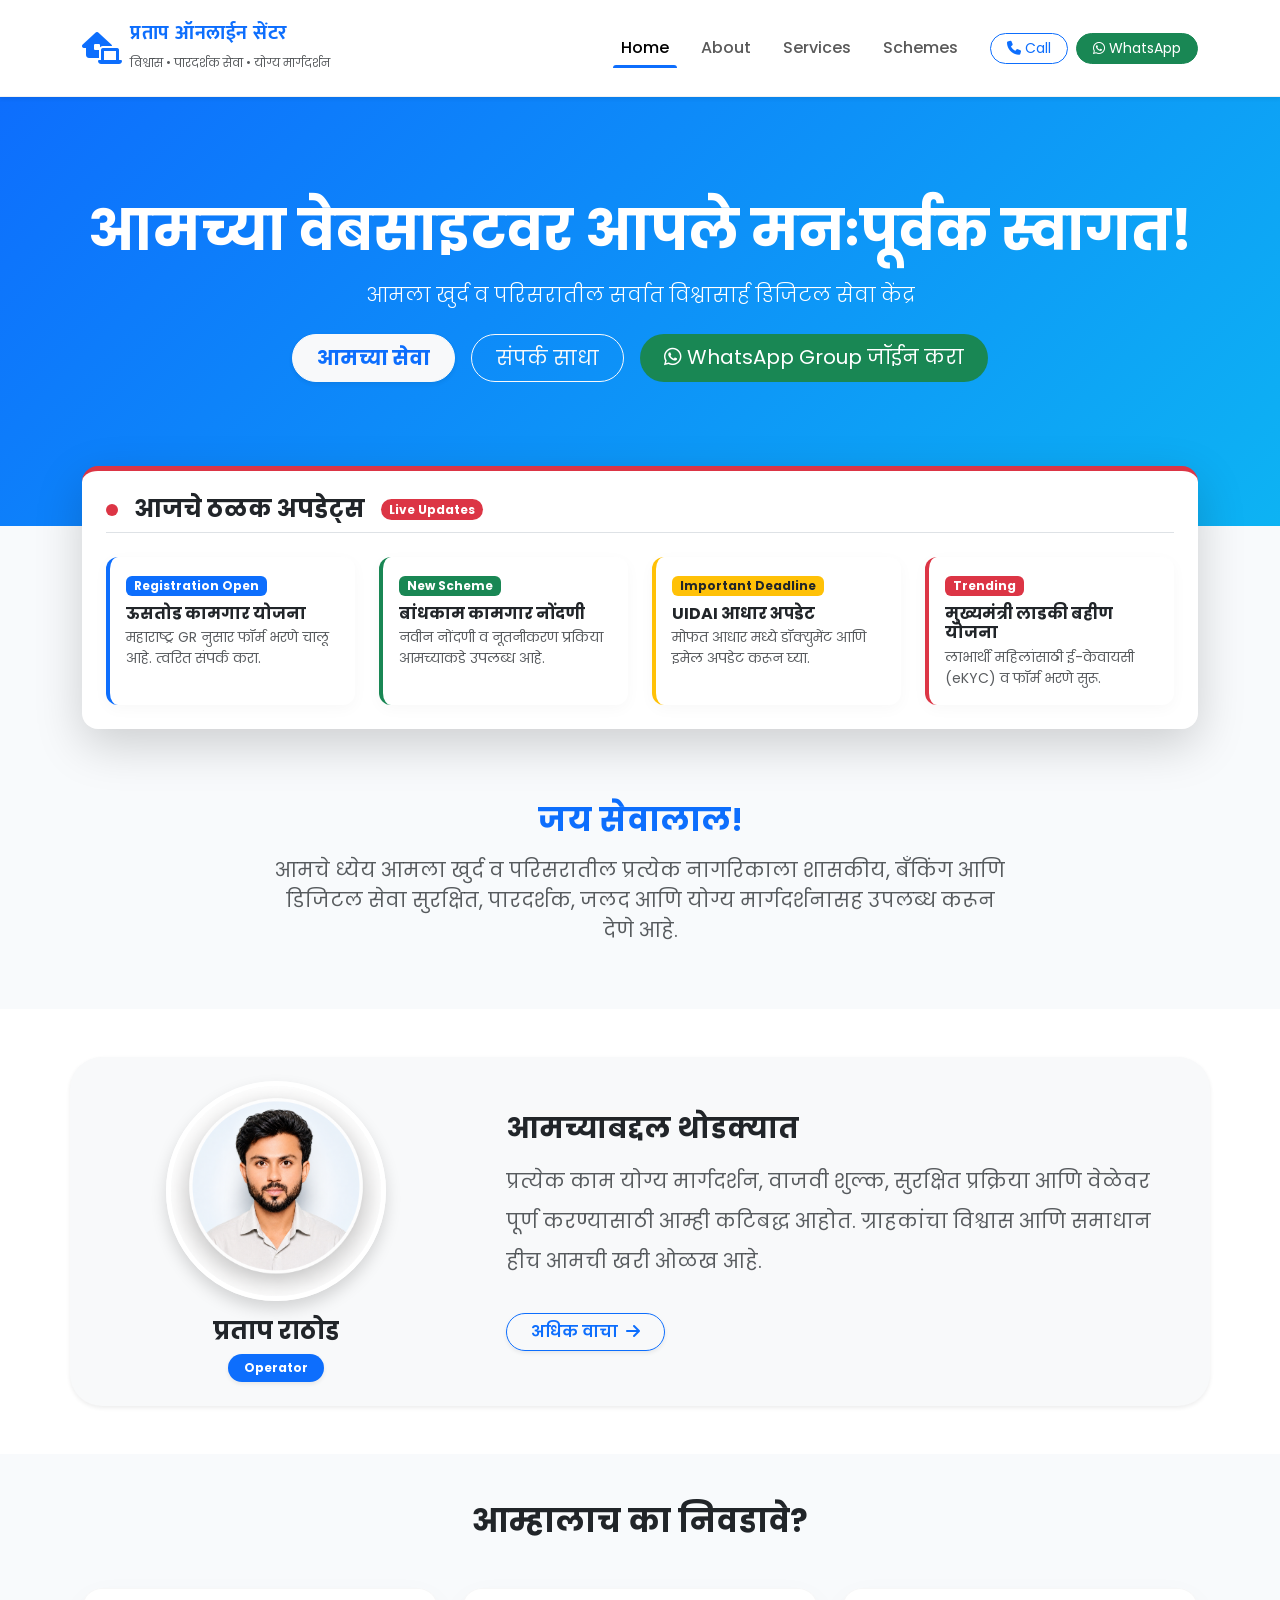
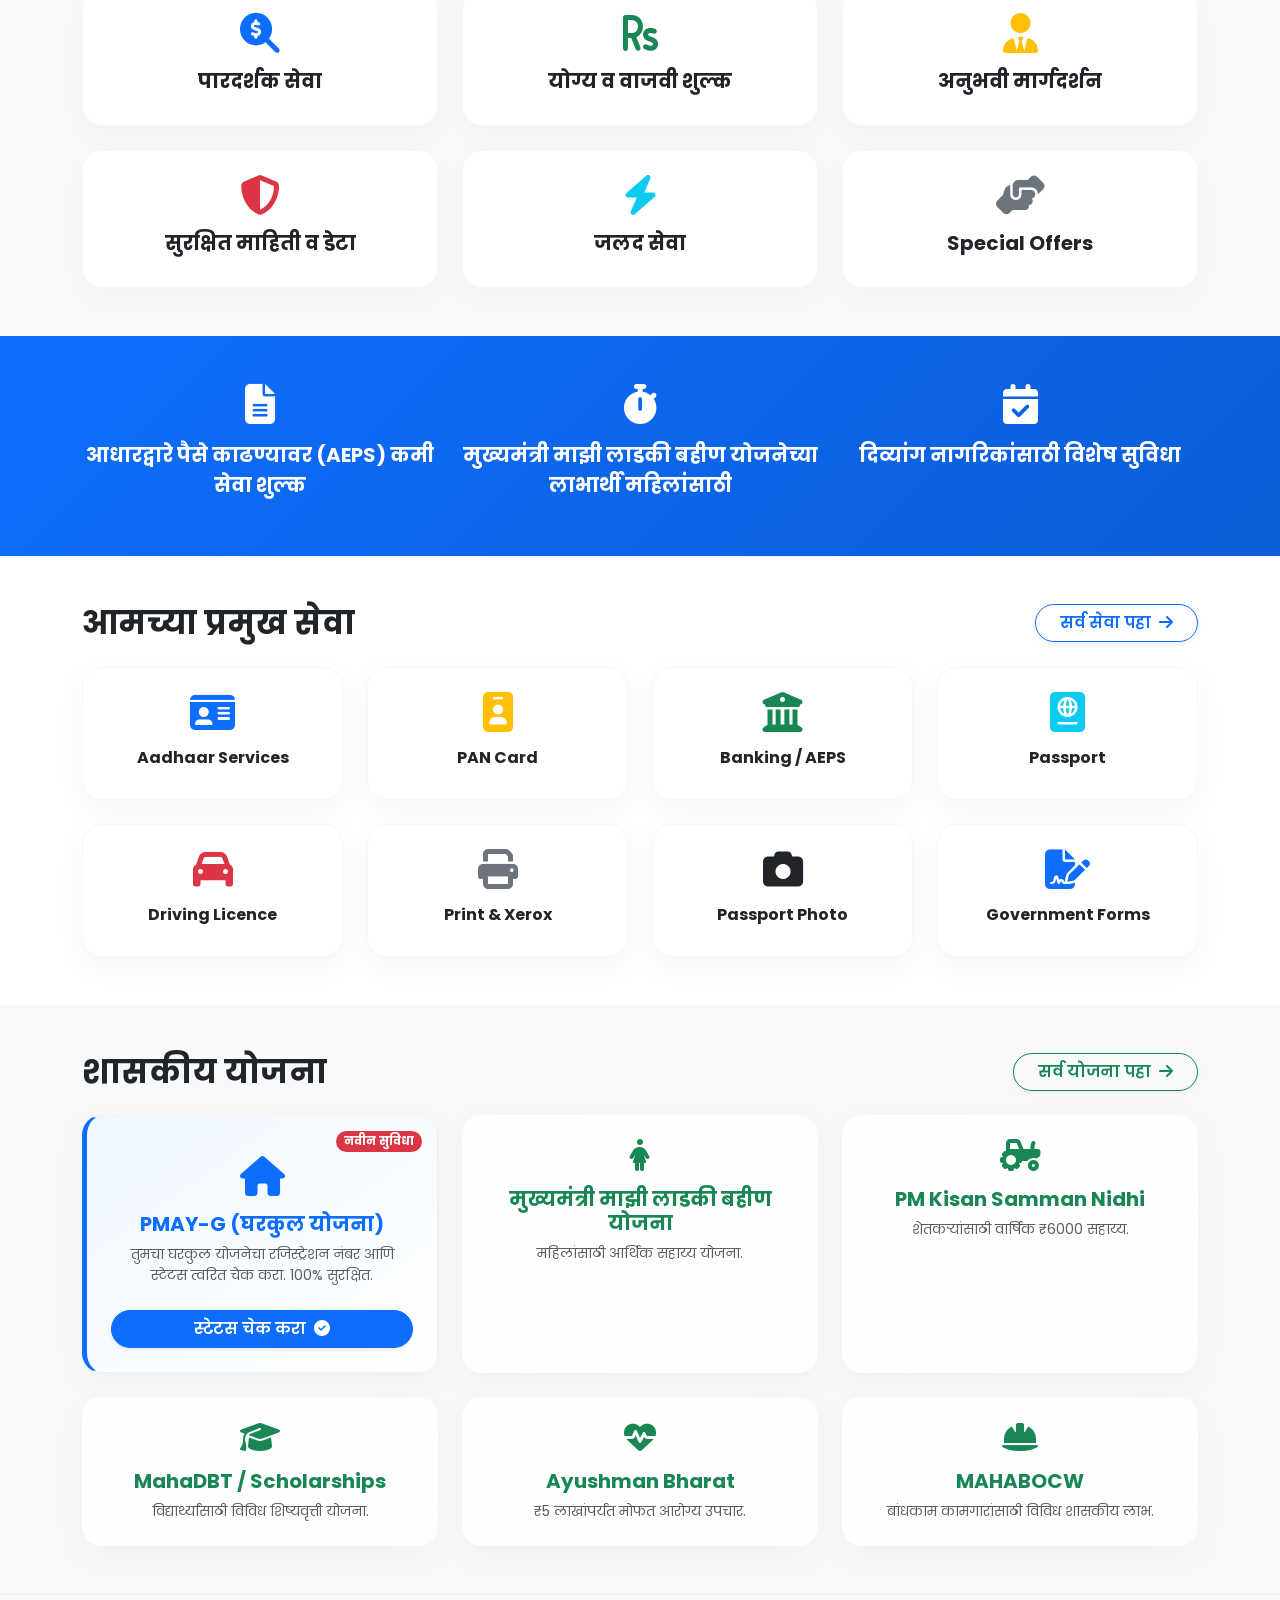
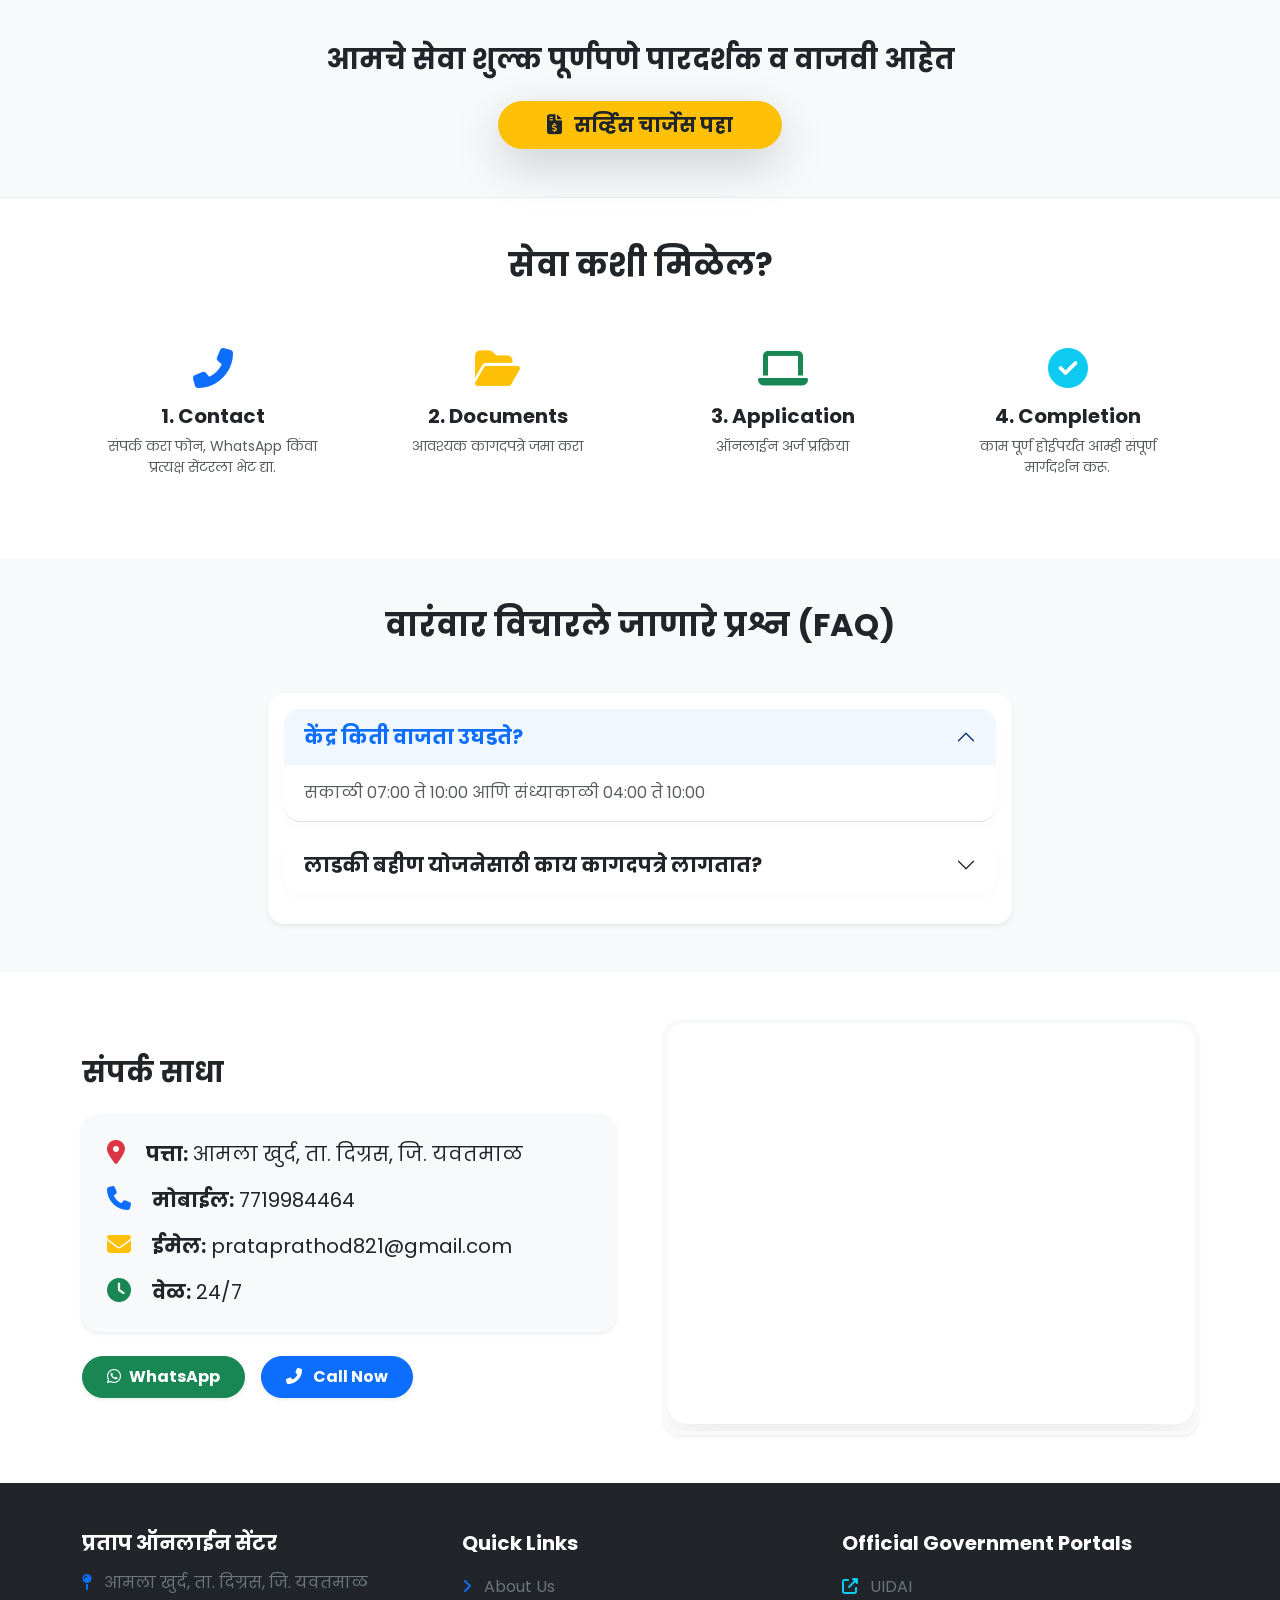
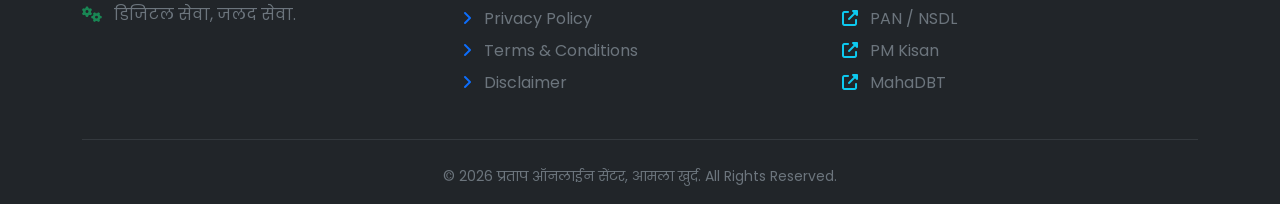
==== commit 51e9c4be: "Update index.html" ====
--- a/index.html
+++ b/index.html
@@ -29,14 +29,14 @@
 
         body {
             font-family: 'Poppins', 'Mukta', sans-serif;
-            background-color: #f4f7f9; /* Softer premium background */
+            background-color: #f8fafc; /* Premium subtle background */
         }
         
         /* Navbar Styling */
         .navbar {
             backdrop-filter: blur(15px);
-            background-color: rgba(255, 255, 255, 0.95) !important;
-            border-bottom: 1px solid rgba(0,0,0,0.03);
+            background-color: rgba(255, 255, 255, 0.98) !important;
+            border-bottom: 1px solid rgba(0,0,0,0.05);
             transition: all 0.3s ease;
         }
         .navbar-brand h5 {
@@ -47,17 +47,20 @@
             position: relative;
             transition: color 0.3s ease;
             font-weight: 500;
+            padding: 0.5rem 1rem !important;
         }
         .nav-link::after {
             content: '';
             position: absolute;
-            width: 0; height: 2px;
-            bottom: 0; left: 0;
+            width: 0; height: 3px;
+            bottom: 0; left: 50%;
             background-color: #0d6efd;
-            transition: width 0.3s ease;
+            transition: all 0.3s ease;
+            transform: translateX(-50%);
+            border-radius: 3px 3px 0 0;
         }
         .nav-link:hover::after, .nav-link.active::after {
-            width: 100%;
+            width: 80%;
         }
 
         /* Hero Section Styling - Animated Gradient */
@@ -66,7 +69,7 @@
             background-size: 400% 400%;
             animation: gradientBG 15s ease infinite;
             color: white;
-            padding: 120px 0 40px 0;
+            padding: 100px 0 120px 0; /* Extra padding at bottom for overlapping updates */
             text-align: center;
             position: relative;
         }
@@ -87,6 +90,22 @@
             100% { box-shadow: 0 0 0 0 rgba(255, 255, 255, 0); }
         }
 
+        /* Update Live Pulse Dot */
+        .pulse-dot {
+            width: 12px;
+            height: 12px;
+            background-color: #dc3545;
+            border-radius: 50%;
+            display: inline-block;
+            box-shadow: 0 0 0 0 rgba(220, 53, 69, 0.7);
+            animation: pulse-red-dot 1.5s infinite;
+        }
+        @keyframes pulse-red-dot {
+            0% { box-shadow: 0 0 0 0 rgba(220, 53, 69, 0.7); }
+            70% { box-shadow: 0 0 0 10px rgba(220, 53, 69, 0); }
+            100% { box-shadow: 0 0 0 0 rgba(220, 53, 69, 0); }
+        }
+
         /* Highlight Badge Animation */
         .pulse-badge {
             animation: pulse-red 2s infinite;
@@ -100,9 +119,9 @@
         /* Premium Card Hover Effects */
         .service-card, .scheme-card, .why-card {
             transition: all 0.4s cubic-bezier(0.175, 0.885, 0.32, 1.275);
-            border: 1px solid rgba(0,0,0,0.04);
+            border: 1px solid rgba(0,0,0,0.03);
             border-radius: 20px;
-            box-shadow: 0 8px 25px rgba(0,0,0,0.03);
+            box-shadow: 0 10px 30px rgba(0,0,0,0.04);
             background: #ffffff;
             overflow: hidden;
             position: relative;
@@ -123,12 +142,27 @@
         }
         .service-card:hover, .scheme-card:hover, .why-card:hover {
             transform: translateY(-8px);
-            box-shadow: 0 15px 35px rgba(13, 110, 253, 0.1);
+            box-shadow: 0 20px 40px rgba(13, 110, 253, 0.12);
         }
         
         /* Premium Scheme Card specific */
         .scheme-card {
             background: linear-gradient(145deg, #ffffff, #fdfdfd);
+        }
+
+        /* Updates Highlight Cards */
+        .update-card {
+            transition: all 0.3s ease;
+            border-radius: 12px;
+            background: #fff;
+            border-left: 4px solid #0d6efd;
+            box-shadow: 0 4px 15px rgba(0,0,0,0.03);
+            cursor: pointer;
+        }
+        .update-card:hover {
+            transform: translateY(-5px);
+            box-shadow: 0 10px 25px rgba(0,0,0,0.08);
+            border-left: 4px solid #dc3545;
         }
 
         /* Map styling */
@@ -221,10 +255,6 @@
                     <li class="nav-item"><a class="nav-link" href="about.html">About</a></li>
                     <li class="nav-item"><a class="nav-link" href="services.html">Services</a></li>
                     <li class="nav-item"><a class="nav-link" href="schemes.html">Schemes</a></li>
-                    <li class="nav-item"><a class="nav-link" href="updates.html">Updates</a></li>
-                    <li class="nav-item"><a class="nav-link" href="gallery.html">Gallery</a></li>
-                    <li class="nav-item"><a class="nav-link" href="faq.html">FAQ</a></li>
-                    <li class="nav-item"><a class="nav-link" href="contact.html">Contact</a></li>
                 </ul>
                 <div class="d-flex gap-2 ms-lg-3 mt-2 mt-lg-0">
                     <a href="tel:+917719984464" class="btn btn-outline-primary btn-sm rounded-pill px-3"><i class="fas fa-phone"></i> Call</a>
@@ -236,7 +266,7 @@
 
     <!-- 3. Hero Section -->
     <section class="hero-section" id="home">
-        <div class="container pb-5" data-aos="fade-up" data-aos-duration="1000">
+        <div class="container" data-aos="fade-up" data-aos-duration="1000">
             <h1 class="display-4 fw-bold mb-3">आमच्या वेबसाइटवर आपले मनःपूर्वक स्वागत!</h1>
             <p class="lead mb-4 fw-light">आमला खुर्द व परिसरातील सर्वात विश्वासार्ह डिजिटल सेवा केंद्र</p>
             <div class="d-flex justify-content-center flex-wrap gap-3 mb-4">
@@ -247,22 +277,57 @@
                 </a>
             </div>
         </div>
-
-        <!-- 12. Latest Updates Ribbon -->
-        <div class="bg-danger text-white py-2 shadow-sm mt-4 w-100 overflow-hidden">
-            <div class="container d-flex align-items-center">
-                <strong class="me-3 flex-shrink-0"><i class="fas fa-bell"></i> आजचे अपडेट्स:</strong>
-                <marquee class="mb-0 fw-medium" onmouseover="this.stop();" onmouseout="this.start();">
-                    <a href="updates.html" class="text-white text-decoration-none me-4">👉 Maharashtra GR: ऊसतोड कामगार योजना फॉर्म भरणे चालू आहे...</a>
-                    <a href="updates.html" class="text-white text-decoration-none me-4">👉 बांधकाम कामगार योजनेची नोंदणी चालू आहे...</a>
-                    <a href="updates.html" class="text-white text-decoration-none">👉 UIDAI: मोफत आधार मध्ये इमेल अपडेट...</a>
-                </marquee>
+    </section>
+
+    <!-- 12. New Premium Daily Updates Highlights -->
+    <section style="margin-top: -60px; position: relative; z-index: 10;">
+        <div class="container" data-aos="fade-up" data-aos-delay="200">
+            <div class="bg-white rounded-4 shadow-lg p-4 border-top border-5 border-danger">
+                <div class="d-flex align-items-center mb-4 pb-2 border-bottom">
+                    <div class="pulse-dot me-3"></div>
+                    <h4 class="fw-bold mb-0 text-dark">आजचे ठळक अपडेट्स</h4>
+                    <span class="badge bg-danger ms-3 rounded-pill">Live Updates</span>
+                </div>
+                <div class="row g-4">
+                    <!-- Update 1 -->
+                    <div class="col-lg-3 col-md-6">
+                        <div class="update-card p-3 h-100" style="border-left-color: #0d6efd;">
+                            <span class="badge bg-primary mb-2">Registration Open</span>
+                            <h6 class="fw-bold text-dark mb-1">ऊसतोड कामगार योजना</h6>
+                            <p class="text-muted small mb-0">महाराष्ट्र GR नुसार फॉर्म भरणे चालू आहे. त्वरित संपर्क करा.</p>
+                        </div>
+                    </div>
+                    <!-- Update 2 -->
+                    <div class="col-lg-3 col-md-6">
+                        <div class="update-card p-3 h-100" style="border-left-color: #198754;">
+                            <span class="badge bg-success mb-2">New Scheme</span>
+                            <h6 class="fw-bold text-dark mb-1">बांधकाम कामगार नोंदणी</h6>
+                            <p class="text-muted small mb-0">नवीन नोंदणी व नूतनीकरण प्रकिया आमच्याकडे उपलब्ध आहे.</p>
+                        </div>
+                    </div>
+                    <!-- Update 3 -->
+                    <div class="col-lg-3 col-md-6">
+                        <div class="update-card p-3 h-100" style="border-left-color: #ffc107;">
+                            <span class="badge bg-warning text-dark mb-2">Important Deadline</span>
+                            <h6 class="fw-bold text-dark mb-1">UIDAI आधार अपडेट</h6>
+                            <p class="text-muted small mb-0">मोफत आधार मध्ये डॉक्युमेंट आणि इमेल अपडेट करून घ्या.</p>
+                        </div>
+                    </div>
+                    <!-- Update 4 -->
+                    <div class="col-lg-3 col-md-6">
+                        <div class="update-card p-3 h-100" style="border-left-color: #dc3545;">
+                            <span class="badge bg-danger mb-2">Trending</span>
+                            <h6 class="fw-bold text-dark mb-1">मुख्यमंत्री लाडकी बहीण योजना</h6>
+                            <p class="text-muted small mb-0">लाभार्थी महिलांसाठी ई-केवायसी (eKYC) व फॉर्म भरणे सुरू.</p>
+                        </div>
+                    </div>
+                </div>
             </div>
         </div>
     </section>
 
     <!-- 4. Welcome Section -->
-    <section class="py-5 bg-white">
+    <section class="py-5 mt-4 bg-transparent">
         <div class="container text-center" data-aos="zoom-in" data-aos-duration="800">
             <h2 class="fw-bold mb-3 text-primary">जय सेवालाल!</h2>
             <p class="text-muted col-lg-8 mx-auto fs-5">आमचे ध्येय आमला खुर्द व परिसरातील प्रत्येक नागरिकाला शासकीय, बँकिंग आणि डिजिटल सेवा सुरक्षित, पारदर्शक, जलद आणि योग्य मार्गदर्शनासह उपलब्ध करून देणे आहे.</p>
@@ -270,25 +335,25 @@
     </section>
 
     <!-- 5. About Preview -->
-    <section class="py-5 bg-light">
+    <section class="py-5 bg-white">
         <div class="container">
-            <div class="row align-items-center">
+            <div class="row align-items-center bg-light p-4 rounded-5 shadow-sm">
                 <div class="col-md-4 text-center mb-4 mb-md-0" data-aos="fade-right">
-                    <img src="onwer.png" alt="Owner" class="img-fluid rounded-circle shadow-sm mb-3 border border-4 border-white" style="width:250px; height:250px; object-fit: cover; transition: transform 0.5s ease;" onmouseover="this.style.transform='scale(1.03)'" onmouseout="this.style.transform='scale(1)'">
+                    <img src="onwer.png" alt="Owner" class="img-fluid rounded-circle shadow mb-3 border border-5 border-white" style="width:220px; height:220px; object-fit: cover; transition: transform 0.5s ease;" onmouseover="this.style.transform='scale(1.05)'" onmouseout="this.style.transform='scale(1)'">
                     <h4 class="fw-bold text-dark">प्रताप राठोड</h4>
                     <span class="badge bg-primary px-3 py-2 rounded-pill shadow-sm">Operator</span>
                 </div>
-                <div class="col-md-8" data-aos="fade-left">
+                <div class="col-md-8 ps-md-5" data-aos="fade-left">
                     <h3 class="fw-bold mb-3 text-dark">आमच्याबद्दल थोडक्यात</h3>
                     <p class="fs-5 text-muted lh-lg">प्रत्येक काम योग्य मार्गदर्शन, वाजवी शुल्क, सुरक्षित प्रक्रिया आणि वेळेवर पूर्ण करण्यासाठी आम्ही कटिबद्ध आहोत. ग्राहकांचा विश्वास आणि समाधान हीच आमची खरी ओळख आहे.</p>
-                    <a href="about.html" class="btn btn-outline-primary rounded-pill px-4 mt-3 fw-semibold">अधिक वाचा <i class="fas fa-arrow-right ms-1"></i></a>
+                    <a href="about.html" class="btn btn-outline-primary rounded-pill px-4 mt-3 fw-semibold shadow-sm">अधिक वाचा <i class="fas fa-arrow-right ms-1"></i></a>
                 </div>
             </div>
         </div>
     </section>
 
     <!-- 6. Why Choose Us -->
-    <section class="py-5 bg-white">
+    <section class="py-5 bg-transparent">
         <div class="container text-center">
             <h2 class="fw-bold mb-5 text-dark" data-aos="fade-up">आम्हालाच का निवडावे?</h2>
             <div class="row g-4">
@@ -316,18 +381,18 @@
                 </div>
                 <div class="col-md-4">
                     <i class="fas fa-calendar-check fs-1 mb-3"></i>
-                    <h5 class="fw-bold lh-base">दिव्यांग नागरिकाठी </h5>
+                    <h5 class="fw-bold lh-base">दिव्यांग नागरिकांसाठी विशेष सुविधा</h5>
                 </div>
             </div>
         </div>
     </section>
 
     <!-- 9. Top Services -->
-    <section class="py-5 bg-light">
+    <section class="py-5 bg-white">
         <div class="container">
             <div class="d-flex justify-content-between align-items-center mb-4 flex-wrap" data-aos="fade-down">
                 <h2 class="fw-bold mb-0 text-dark">आमच्या प्रमुख सेवा</h2>
-                <a href="services.html" class="btn btn-outline-primary rounded-pill px-4 mt-2 mt-sm-0 fw-semibold">सर्व सेवा पहा <i class="fas fa-arrow-right ms-1"></i></a>
+                <a href="services.html" class="btn btn-outline-primary rounded-pill px-4 mt-2 mt-sm-0 fw-semibold shadow-sm">सर्व सेवा पहा <i class="fas fa-arrow-right ms-1"></i></a>
             </div>
             <div class="row g-4">
                 <div class="col-lg-3 col-md-4 col-sm-6" data-aos="fade-up" data-aos-delay="100"><div class="card service-card h-100 text-center p-4"><i class="fas fa-id-card fs-1 text-primary mb-3"></i><h6 class="fw-bold text-dark">Aadhaar Services</h6></div></div>
@@ -343,23 +408,27 @@
     </section>
 
     <!-- 10. Government Schemes (UPDATED with PMAY-G Card) -->
-    <section class="py-5 bg-white">
+    <section class="py-5 bg-light">
         <div class="container">
             <div class="d-flex justify-content-between align-items-center mb-4 flex-wrap" data-aos="fade-down">
                 <h2 class="fw-bold mb-0 text-dark">शासकीय योजना</h2>
-                <a href="schemes.html" class="btn btn-outline-success rounded-pill px-4 mt-2 mt-sm-0 fw-semibold">सर्व योजना पहा <i class="fas fa-arrow-right ms-1"></i></a>
+                <a href="schemes.html" class="btn btn-outline-success rounded-pill px-4 mt-2 mt-sm-0 fw-semibold shadow-sm">सर्व योजना पहा <i class="fas fa-arrow-right ms-1"></i></a>
             </div>
             <div class="row g-4">
                 
-                <!-- NEW PMAY-G Status Check Feature Card -->
+                <!-- NEW PMAY-G Status Check Feature Card (Fixed Badge) -->
                 <div class="col-md-4" data-aos="zoom-in" data-aos-delay="50">
                     <div class="card scheme-card h-100" style="background: linear-gradient(145deg, #f0f8ff, #ffffff); border-left: 5px solid #0d6efd !important;">
                         <div class="card-body p-4 text-center position-relative">
-                            <span class="badge bg-danger rounded-pill pulse-badge mb-3 position-absolute" style="top: -10px; right: 20px;">नवीन सुविधा</span>
-                            <i class="fas fa-home fs-1 text-primary mb-3"></i>
-                            <h5 class="card-title text-primary fw-bold">PMAY-G (घरकुल योजना)</h5>
-                            <p class="card-text text-muted small">तुमचा घरकुल योजनेचा रजिस्ट्रेशन नंबर आणि स्टेटस त्वरित चेक करा. 100% सुरक्षित.</p>
-                            <a href="pmay-g.html" class="btn btn-primary rounded-pill px-4 mt-2 shadow-sm w-100 fw-semibold">स्टेटस चेक करा <i class="fas fa-check-circle ms-1"></i></a>
+                            <!-- Badge properly positioned inside to avoid cutoff -->
+                            <span class="badge bg-danger rounded-pill pulse-badge mb-3 position-absolute" style="top: 15px; right: 15px;">नवीन सुविधा</span>
+                            
+                            <div class="mt-3">
+                                <i class="fas fa-home fs-1 text-primary mb-3"></i>
+                                <h5 class="card-title text-primary fw-bold">PMAY-G (घरकुल योजना)</h5>
+                                <p class="card-text text-muted small">तुमचा घरकुल योजनेचा रजिस्ट्रेशन नंबर आणि स्टेटस त्वरित चेक करा. 100% सुरक्षित.</p>
+                                <a href="pmay-g.html" class="btn btn-primary rounded-pill px-4 mt-2 shadow-sm w-100 fw-semibold">स्टेटस चेक करा <i class="fas fa-check-circle ms-1"></i></a>
+                            </div>
                         </div>
                     </div>
                 </div>
@@ -378,7 +447,7 @@
     <section class="py-5 text-center" style="background: url('https://www.transparenttextures.com/patterns/cubes.png'), #f8f9fa; border-top: 1px solid #eee; border-bottom: 1px solid #eee;">
         <div class="container" data-aos="fade-up">
             <h3 class="mb-4 fw-bold text-dark">आमचे सेवा शुल्क पूर्णपणे पारदर्शक व वाजवी आहेत</h3>
-            <a href="charges.html" class="btn btn-warning btn-lg fw-bold rounded-pill px-5 shadow-sm btn-pulse text-dark"><i class="fas fa-file-invoice-dollar me-2"></i> सर्व्हिस चार्जेस पहा</a>
+            <a href="charges.html" class="btn btn-warning btn-lg fw-bold rounded-pill px-5 shadow-lg btn-pulse text-dark"><i class="fas fa-file-invoice-dollar me-2"></i> सर्व्हिस चार्जेस पहा</a>
         </div>
     </section>
 
@@ -395,15 +464,13 @@
         </div>
     </section>
 
-    <!-- 15. FAQ -->
+    <!-- 15. FAQ (Kept in content but removed from nav as requested) -->
     <section class="py-5 bg-light">
         <div class="container" data-aos="fade-up">
             <div class="text-center mb-5">
                 <h2 class="fw-bold text-dark">वारंवार विचारले जाणारे प्रश्न (FAQ)</h2>
-                <a href="faq.html" class="text-primary text-decoration-none fw-semibold">सर्व प्रश्न पहा <i class="fas fa-arrow-right ms-1"></i></a>
-            </div>
-            <!-- Fixed w-lg-75 issue here by using col-lg-8 mx-auto for responsive safety -->
-            <div class="accordion col-lg-8 mx-auto shadow-sm bg-white rounded-4 p-2" id="faqAccordion">
+            </div>
+            <div class="accordion col-lg-8 mx-auto shadow-sm bg-white rounded-4 p-3" id="faqAccordion">
                 <div class="accordion-item border-0 border-bottom">
                     <h2 class="accordion-header">
                         <button class="accordion-button fw-bold fs-5" type="button" data-bs-toggle="collapse" data-bs-target="#faq1">केंद्र किती वाजता उघडते?</button>
@@ -438,11 +505,11 @@
                     </div>
                     <div class="mt-4 d-flex gap-3 flex-wrap">
                         <a href="https://wa.me/917719984464" class="btn btn-success rounded-pill px-4 py-2 fw-bold shadow-sm"><i class="fab fa-whatsapp me-2"></i>WhatsApp</a>
-                        <a href="contact.html" class="btn btn-primary rounded-pill px-4 py-2 fw-bold shadow-sm"><i class="fas fa-directions me-2"></i> Get Directions</a>
+                        <a href="tel:+917719984464" class="btn btn-primary rounded-pill px-4 py-2 fw-bold shadow-sm"><i class="fas fa-phone-alt me-2"></i> Call Now</a>
                     </div>
                 </div>
                 <div class="col-md-6" data-aos="fade-left">
-                    <div class="map-container rounded-4 overflow-hidden shadow-sm border border-4 border-white">
+                    <div class="map-container rounded-4 overflow-hidden shadow-sm border border-4 border-light">
                         <iframe src="https://www.google.com/maps/embed?pb=!1m18!1m12!1m3!1d12793.311795917589!2d77.80051829160237!3d20.15878779666808!2m3!1f0!2f0!3f0!3m2!1i1024!2i768!4f13.1!3m3!1m2!1s0x3bd1650045f41ecf%3A0x3e60ad44cd3228e7!2sPratap%20Online%20centre!5e0!3m2!1sen!2sin!4v1784566165814!5m2!1sen!2sin" width="100%" height="400" style="border:0;" allowfullscreen="" loading="lazy" referrerpolicy="no-referrer-when-downgrade"></iframe>
                     </div>
                 </div>
@@ -463,7 +530,6 @@
                     <h5 class="fw-bold mb-3 text-white">Quick Links</h5>
                     <ul class="list-unstyled lh-lg">
                         <li><a href="about.html" class="text-secondary text-decoration-none"><i class="fas fa-angle-right me-2 text-primary"></i> About Us</a></li>
-                        <li><a href="gallery.html" class="text-secondary text-decoration-none"><i class="fas fa-angle-right me-2 text-primary"></i> Gallery</a></li>
                         <li><a href="privacy-policy.html" class="text-secondary text-decoration-none"><i class="fas fa-angle-right me-2 text-primary"></i> Privacy Policy</a></li>
                         <li><a href="terms-and-conditions.html" class="text-secondary text-decoration-none"><i class="fas fa-angle-right me-2 text-primary"></i> Terms & Conditions</a></li>
                         <li><a href="disclaimer.html" class="text-secondary text-decoration-none"><i class="fas fa-angle-right me-2 text-primary"></i> Disclaimer</a></li>
